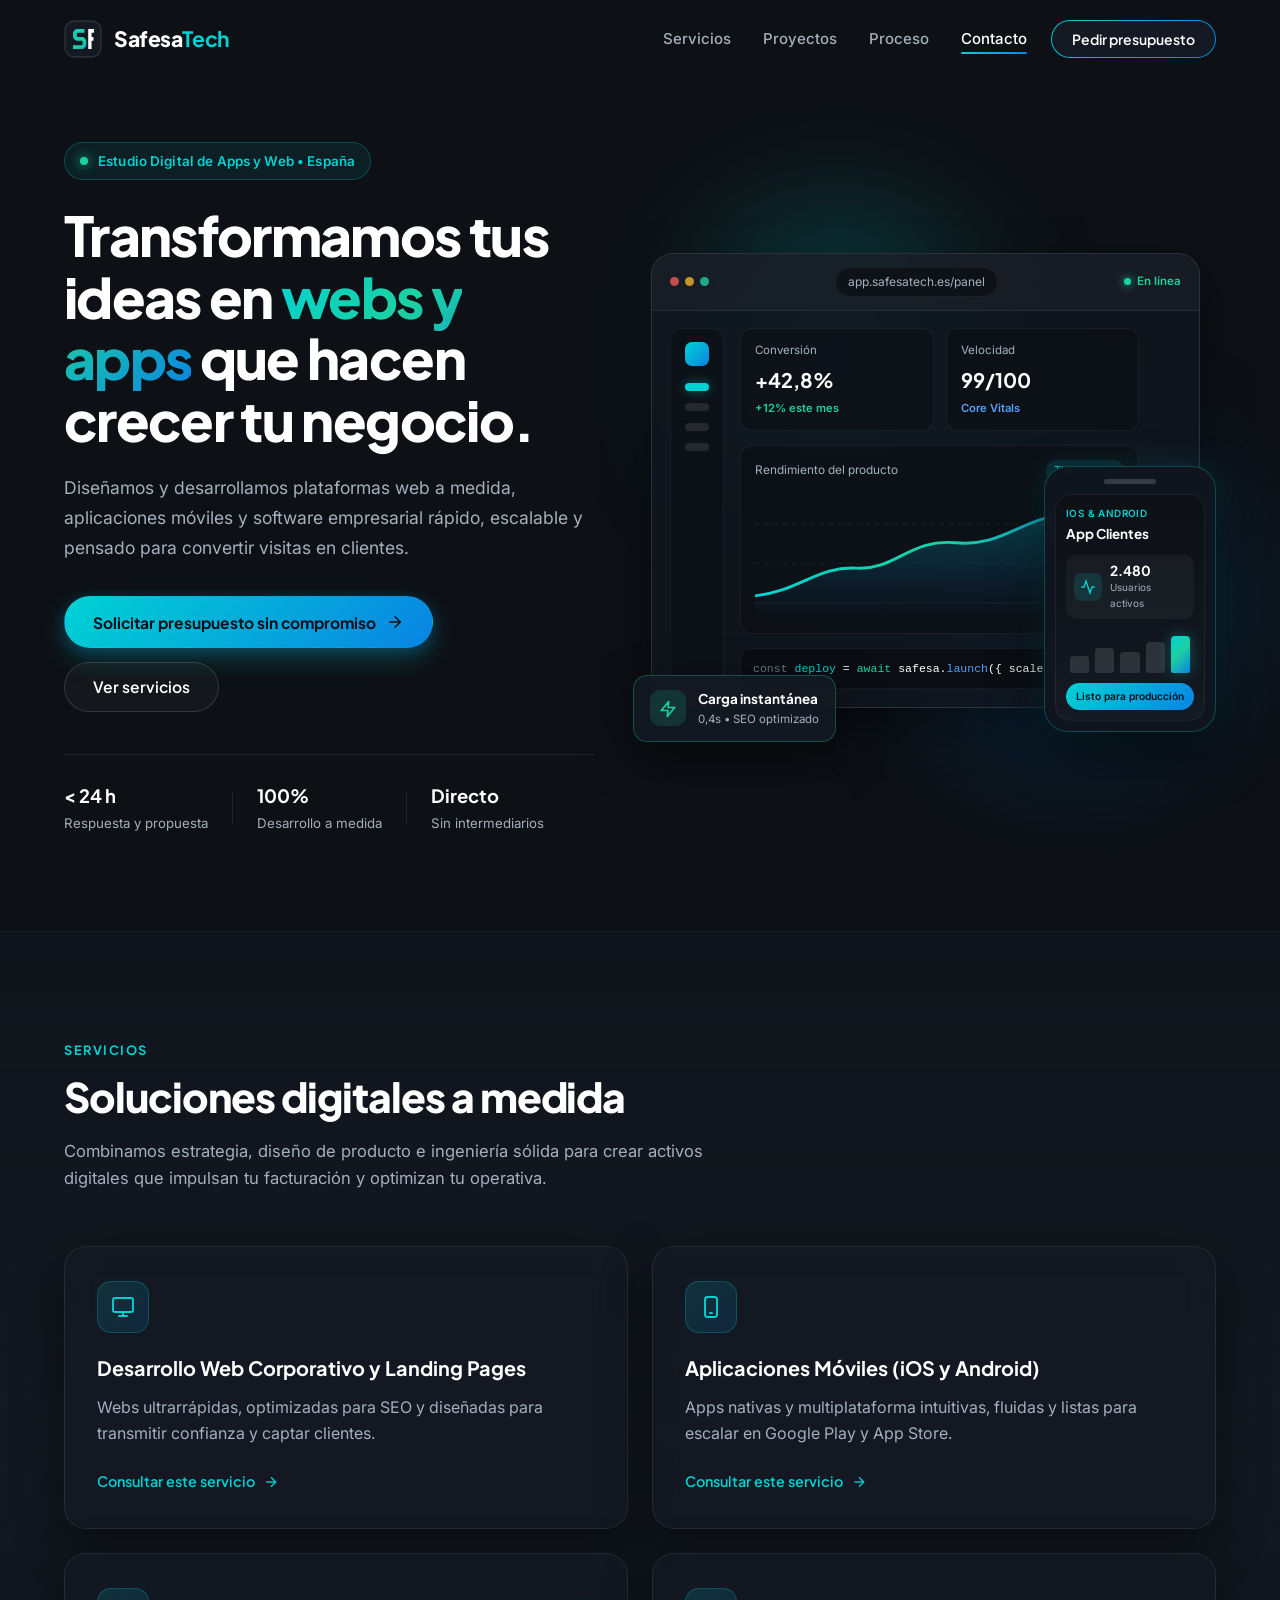
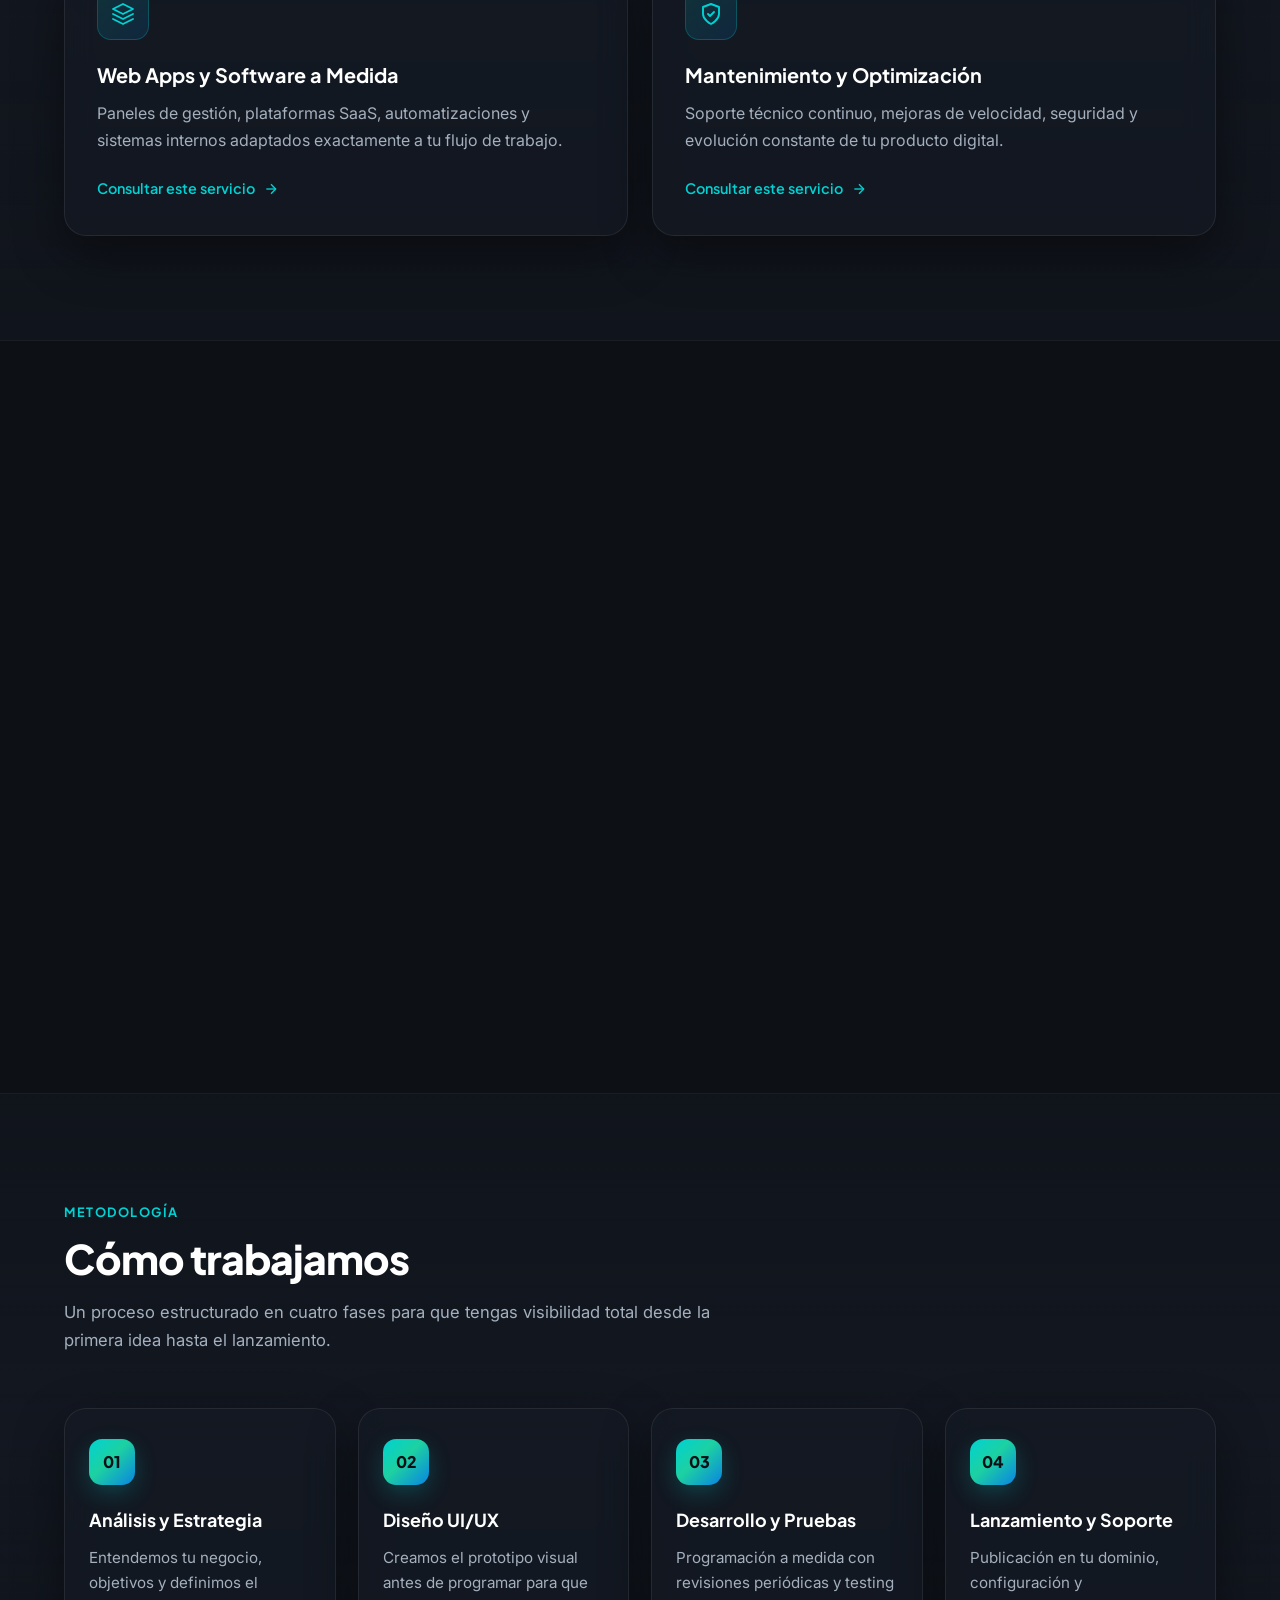
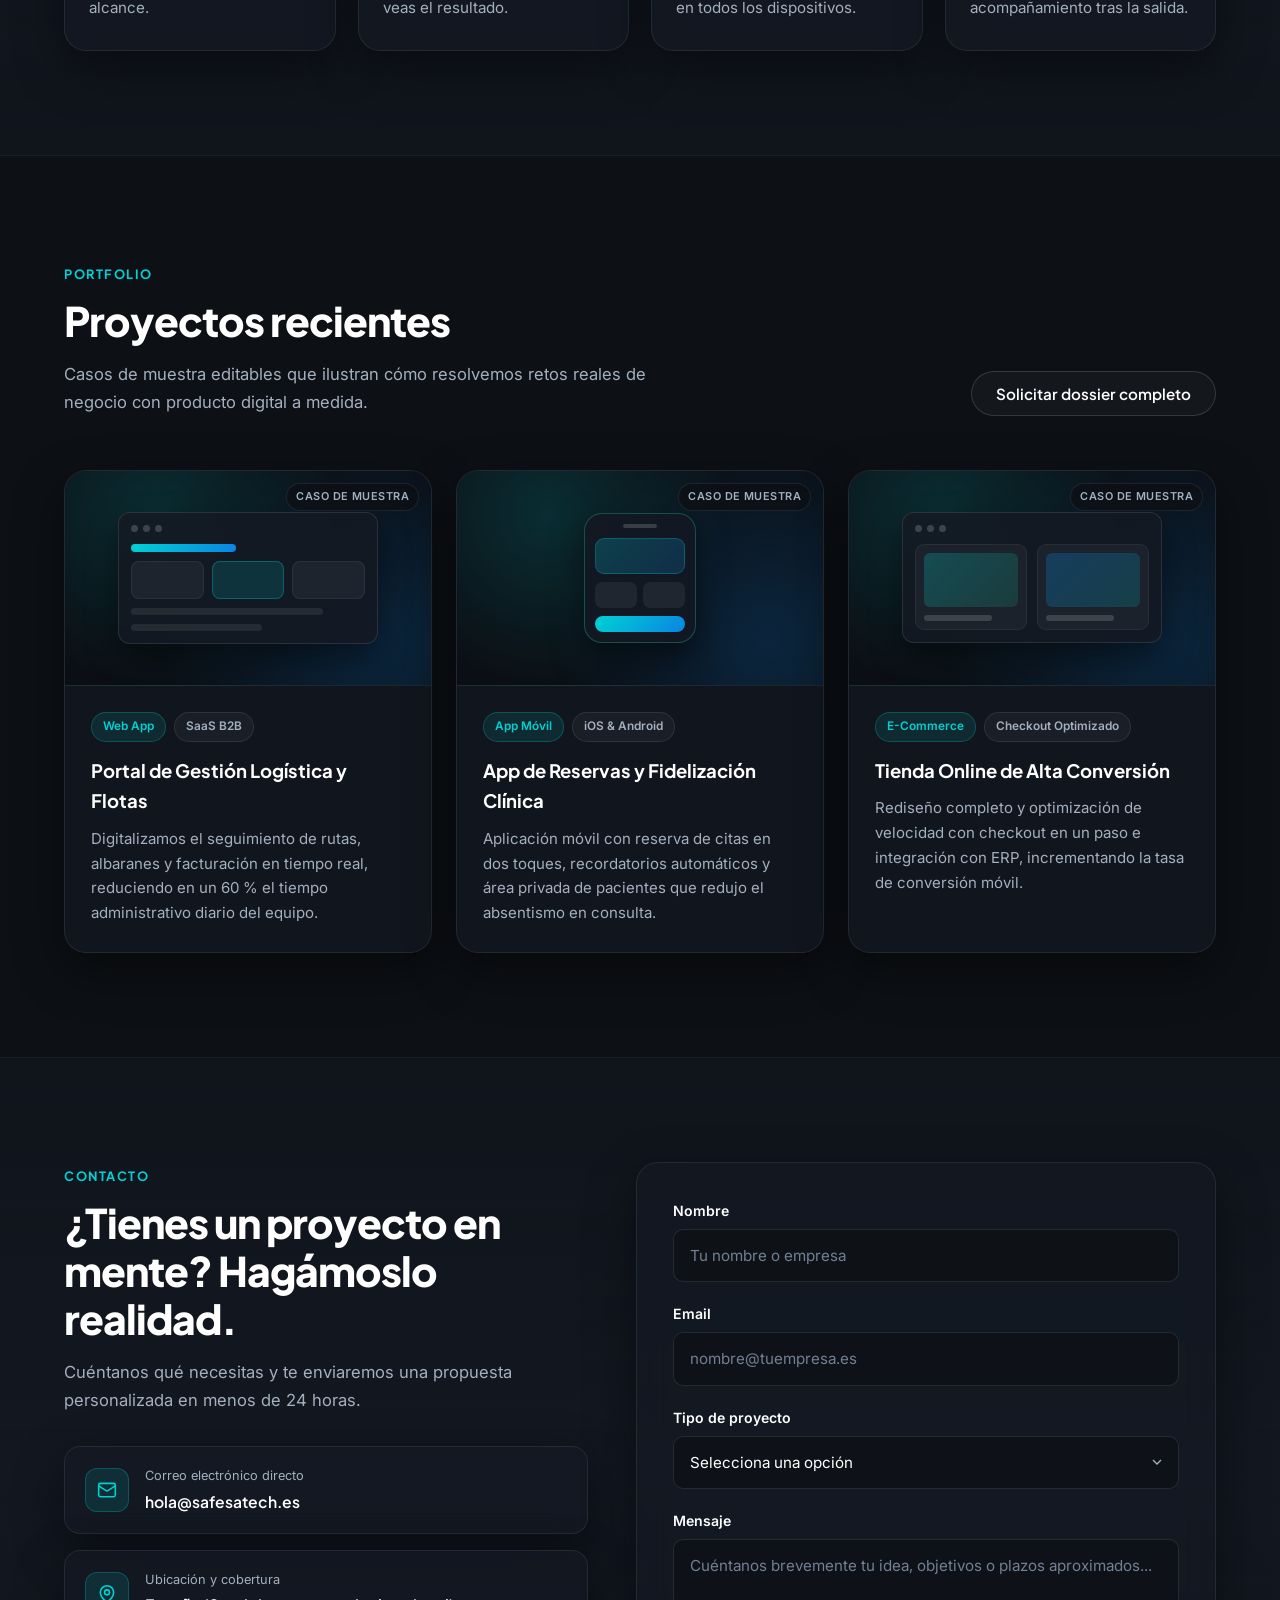
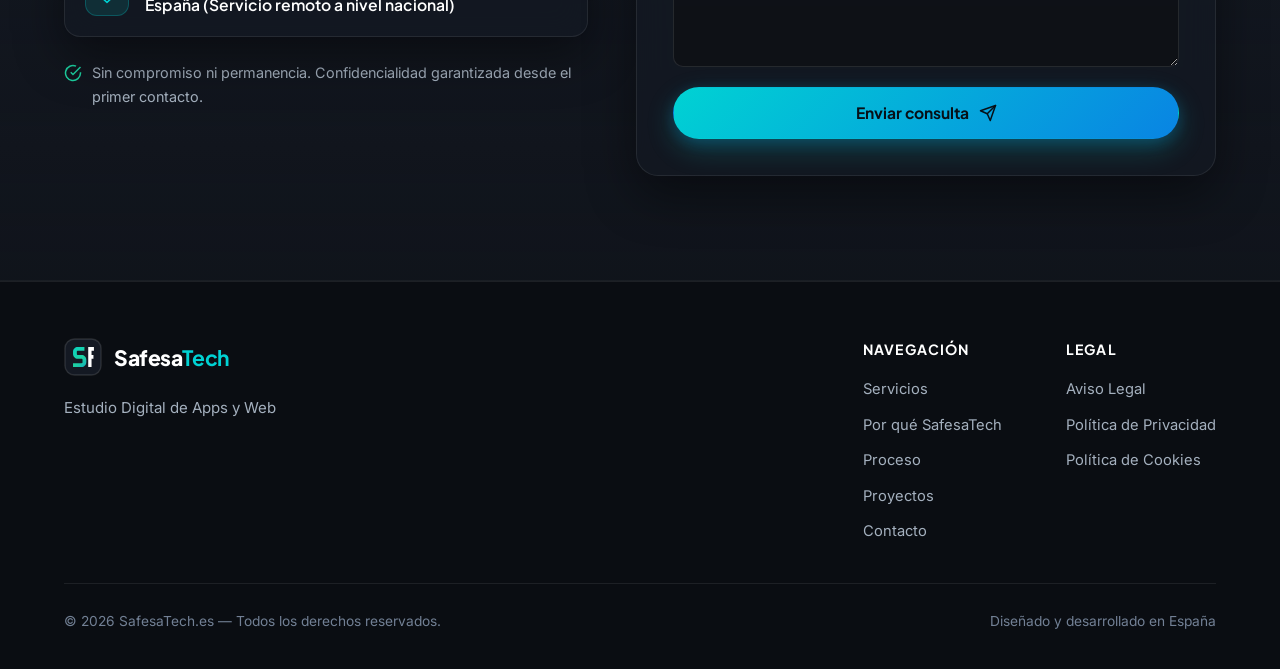
==== index.html @ de2b8e0b "Initial commit: SafesaTech landing page" ====
<!DOCTYPE html>
<html lang="es">
<head>
  <meta charset="UTF-8" />
  <meta name="viewport" content="width=device-width, initial-scale=1.0" />
  <title>SafesaTech — Estudio Digital de Apps y Web | España</title>
  <meta
    name="description"
    content="SafesaTech.es: Estudio digital de desarrollo web, aplicaciones móviles iOS y Android y software a medida en España. Soluciones rápidas, escalables y orientadas a resultados."
  />
  <meta name="theme-color" content="#0D1015" />

  <!-- Tipografía geométrica moderna -->
  <link rel="preconnect" href="https://fonts.googleapis.com" />
  <link rel="preconnect" href="https://fonts.gstatic.com" crossorigin />
  <link
    href="https://fonts.googleapis.com/css2?family=Inter:wght@400;500;600&family=Plus+Jakarta+Sans:wght@600;700;800&display=swap"
    rel="stylesheet"
  />

  <!-- Favicon SVG inline con isotipo SF -->
  <link
    rel="icon"
    type="image/svg+xml"
    href="data:image/svg+xml,%3Csvg xmlns='http://www.w3.org/2000/svg' viewBox='0 0 40 40'%3E%3Cdefs%3E%3ClinearGradient id='g' x1='0' y1='0' x2='1' y2='1'%3E%3Cstop offset='0%25' stop-color='%2300D2D3'/%3E%3Cstop offset='50%25' stop-color='%231DD1A1'/%3E%3Cstop offset='100%25' stop-color='%230984E3'/%3E%3C/linearGradient%3E%3C/defs%3E%3Crect width='40' height='40' rx='10' fill='%23141923'/%3E%3Cpath d='M10 14.5C10 12 12 10 14.5 10H22V14H14.5C14.2 14 14 14.2 14 14.5V16.5C14 16.8 14.2 17 14.5 17H19.5C22 17 24 19 24 21.5V25.5C24 28 22 30 19.5 30H10V26H19.5C19.8 26 20 25.8 20 25.5V21.5C20 21.2 19.8 21 19.5 21H14.5C12 21 10 19 10 16.5V14.5Z' fill='url(%23g)'/%3E%3Cpath d='M25 10H31V14H28V18H30.5V22H28V30H25V10Z' fill='%23FFFFFF'/%3E%3C/svg%3E"
  />

  <link rel="stylesheet" href="styles.css" />
</head>
<body>
  <!-- Fondos ambientales sutiles -->
  <div class="ambient-bg" aria-hidden="true">
    <div class="ambient-glow ambient-glow--tl"></div>
    <div class="ambient-glow ambient-glow--mr"></div>
    <div class="ambient-grid"></div>
  </div>

  <!-- 1. NAVBAR FIJA -->
  <header class="navbar" id="navbar">
    <div class="container navbar__inner">
      <a href="#inicio" class="brand" aria-label="SafesaTech — Inicio">
        <span class="brand__mark" aria-hidden="true">
          <!-- Isotipo SF -->
          <svg viewBox="0 0 40 40" fill="none" xmlns="http://www.w3.org/2000/svg">
            <defs>
              <linearGradient id="sf-grad" x1="4" y1="4" x2="36" y2="36" gradientUnits="userSpaceOnUse">
                <stop offset="0%" stop-color="#00D2D3" />
                <stop offset="50%" stop-color="#1DD1A1" />
                <stop offset="100%" stop-color="#0984E3" />
              </linearGradient>
            </defs>
            <rect x="1" y="1" width="38" height="38" rx="10" fill="#141923" stroke="rgba(255,255,255,0.12)" stroke-width="1.5" />
            <!-- S estilizada -->
            <path
              d="M9.5 14.5C9.5 11.7386 11.7386 9.5 14.5 9.5H21.5V13.5H14.5C13.9477 13.5 13.5 13.9477 13.5 14.5V16.8C13.5 17.3523 13.9477 17.8 14.5 17.8H18.5C21.2614 17.8 23.5 20.0386 23.5 22.8V25.5C23.5 28.2614 21.2614 30.5 18.5 30.5H9.5V26.5H18.5C19.0523 26.5 19.5 26.0523 19.5 25.5V22.8C19.5 22.2477 19.0523 21.8 18.5 21.8H14.5C11.7386 21.8 9.5 19.5614 9.5 16.8V14.5Z"
              fill="url(#sf-grad)"
            />
            <!-- F geométrica -->
            <path
              d="M25.5 9.5H31.5V13.5H29V18H31V21.8H29V30.5H25.5V9.5Z"
              fill="#FFFFFF"
            />
          </svg>
        </span>
        <span class="brand__text">
          <span class="brand__name">Safesa</span><span class="brand__accent">Tech</span>
        </span>
      </a>

      <nav class="nav" id="primary-nav" aria-label="Navegación principal">
        <ul class="nav__list">
          <li><a href="#servicios" class="nav__link">Servicios</a></li>
          <li><a href="#proyectos" class="nav__link">Proyectos</a></li>
          <li><a href="#proceso" class="nav__link">Proceso</a></li>
          <li><a href="#contacto" class="nav__link">Contacto</a></li>
        </ul>
      </nav>

      <div class="navbar__actions">
        <a href="#contacto" class="btn btn--gradient-border btn--sm navbar__cta">
          <span>Pedir presupuesto</span>
        </a>
        <button
          type="button"
          class="nav-toggle"
          id="nav-toggle"
          aria-expanded="false"
          aria-controls="mobile-menu"
          aria-label="Abrir menú de navegación"
        >
          <span></span>
          <span></span>
          <span></span>
        </button>
      </div>
    </div>

    <!-- Menú móvil -->
    <div class="mobile-menu" id="mobile-menu" hidden>
      <div class="container mobile-menu__inner">
        <a href="#servicios" class="mobile-menu__link">Servicios</a>
        <a href="#proyectos" class="mobile-menu__link">Proyectos</a>
        <a href="#proceso" class="mobile-menu__link">Proceso</a>
        <a href="#contacto" class="mobile-menu__link">Contacto</a>
        <a href="#contacto" class="btn btn--primary mobile-menu__cta">Pedir presupuesto</a>
      </div>
    </div>
  </header>

  <main id="inicio">
    <!-- 2. HERO SECTION -->
    <section class="hero section">
      <div class="container hero__grid">
        <div class="hero__content" data-reveal>
          <div class="badge">
            <span class="badge__dot" aria-hidden="true"></span>
            <span>Estudio Digital de Apps y Web • España</span>
          </div>

          <h1 class="hero__title">
            Transformamos tus ideas en
            <span class="text-gradient">webs y apps</span> que hacen crecer tu negocio.
          </h1>

          <p class="hero__subtitle">
            Diseñamos y desarrollamos plataformas web a medida, aplicaciones móviles y software empresarial rápido, escalable y pensado para convertir visitas en clientes.
          </p>

          <div class="hero__actions">
            <a href="#contacto" class="btn btn--primary btn--lg">
              <span>Solicitar presupuesto sin compromiso</span>
              <svg width="18" height="18" viewBox="0 0 24 24" fill="none" stroke="currentColor" stroke-width="2" stroke-linecap="round" stroke-linejoin="round" aria-hidden="true">
                <path d="M5 12h14" />
                <path d="m12 5 7 7-7 7" />
              </svg>
            </a>
            <a href="#servicios" class="btn btn--ghost btn--lg">
              <span>Ver servicios</span>
            </a>
          </div>

          <div class="hero__trust">
            <div class="trust-item">
              <span class="trust-item__value">&lt; 24 h</span>
              <span class="trust-item__label">Respuesta y propuesta</span>
            </div>
            <div class="trust-divider" aria-hidden="true"></div>
            <div class="trust-item">
              <span class="trust-item__value">100%</span>
              <span class="trust-item__label">Desarrollo a medida</span>
            </div>
            <div class="trust-divider" aria-hidden="true"></div>
            <div class="trust-item">
              <span class="trust-item__value">Directo</span>
              <span class="trust-item__label">Sin intermediarios</span>
            </div>
          </div>
        </div>

        <!-- Elemento visual derecha: Composición moderna web + móvil en modo oscuro -->
        <div class="hero__visual" data-reveal data-reveal-delay="120" aria-hidden="true">
          <div class="hero-stage">
            <div class="hero-stage__glow hero-stage__glow--cyan"></div>
            <div class="hero-stage__glow hero-stage__glow--blue"></div>

            <!-- Ventana Web App / SaaS -->
            <div class="mockup-browser glass-card">
              <div class="mockup-browser__bar">
                <div class="mockup-dots">
                  <span></span><span></span><span></span>
                </div>
                <div class="mockup-url">app.safesatech.es/panel</div>
                <div class="mockup-status">
                  <span class="status-pulse"></span>
                  <span>En línea</span>
                </div>
              </div>

              <div class="mockup-browser__body">
                <div class="mockup-sidebar">
                  <div class="mockup-sidebar__logo"></div>
                  <div class="mockup-sidebar__item is-active"></div>
                  <div class="mockup-sidebar__item"></div>
                  <div class="mockup-sidebar__item"></div>
                  <div class="mockup-sidebar__item"></div>
                </div>

                <div class="mockup-main">
                  <div class="mockup-kpis">
                    <div class="mockup-kpi">
                      <span class="mockup-kpi__label">Conversión</span>
                      <strong class="mockup-kpi__val">+42,8%</strong>
                      <span class="mockup-kpi__tag">+12% este mes</span>
                    </div>
                    <div class="mockup-kpi">
                      <span class="mockup-kpi__label">Velocidad</span>
                      <strong class="mockup-kpi__val">99/100</strong>
                      <span class="mockup-kpi__tag mockup-kpi__tag--blue">Core Vitals</span>
                    </div>
                  </div>

                  <!-- Gráfico SVG estilizado -->
                  <div class="mockup-chart">
                    <div class="mockup-chart__header">
                      <span>Rendimiento del producto</span>
                      <span class="mockup-chart__pill">Tiempo real</span>
                    </div>
                    <svg viewBox="0 0 320 110" class="chart-svg" fill="none">
                      <defs>
                        <linearGradient id="chart-fill" x1="0" y1="0" x2="0" y2="110" gradientUnits="userSpaceOnUse">
                          <stop offset="0%" stop-color="#00D2D3" stop-opacity="0.32" />
                          <stop offset="100%" stop-color="#0984E3" stop-opacity="0" />
                        </linearGradient>
                        <linearGradient id="chart-stroke" x1="0" y1="0" x2="320" y2="0" gradientUnits="userSpaceOnUse">
                          <stop offset="0%" stop-color="#00D2D3" />
                          <stop offset="50%" stop-color="#1DD1A1" />
                          <stop offset="100%" stop-color="#0984E3" />
                        </linearGradient>
                      </defs>
                      <line x1="0" y1="28" x2="320" y2="28" stroke="rgba(255,255,255,0.06)" stroke-dasharray="4 4" />
                      <line x1="0" y1="62" x2="320" y2="62" stroke="rgba(255,255,255,0.06)" stroke-dasharray="4 4" />
                      <line x1="0" y1="96" x2="320" y2="96" stroke="rgba(255,255,255,0.06)" />
                      <path
                        d="M0 90 C38 86, 54 64, 88 66 C122 68, 134 40, 174 44 C214 48, 232 22, 268 20 C292 18, 306 12, 320 10 L320 110 L0 110 Z"
                        fill="url(#chart-fill)"
                      />
                      <path
                        d="M0 90 C38 86, 54 64, 88 66 C122 68, 134 40, 174 44 C214 48, 232 22, 268 20 C292 18, 306 12, 320 10"
                        stroke="url(#chart-stroke)"
                        stroke-width="2.5"
                        stroke-linecap="round"
                      />
                      <circle cx="268" cy="20" r="4.5" fill="#1DD1A1" stroke="#0D1015" stroke-width="2" />
                    </svg>
                  </div>

                  <!-- Snippet de código limpio -->
                  <div class="mockup-code">
                    <code><span class="c-muted">const</span> <span class="c-cyan">deploy</span> = <span class="c-green">await</span> safesa.<span class="c-blue">launch</span>({ scale: <span class="c-white">'auto'</span> });</code>
                  </div>
                </div>
              </div>
            </div>

            <!-- Mockup Móvil superpuesto -->
            <div class="mockup-phone glass-card">
              <div class="mockup-phone__notch"></div>
              <div class="mockup-phone__screen">
                <div class="phone-header">
                  <span class="phone-badge">iOS &amp; Android</span>
                  <span class="phone-title">App Clientes</span>
                </div>
                <div class="phone-card">
                  <div class="phone-card__icon">
                    <svg width="16" height="16" viewBox="0 0 24 24" fill="none" stroke="#00D2D3" stroke-width="2">
                      <polyline points="22 12 18 12 15 21 9 3 6 12 2 12" />
                    </svg>
                  </div>
                  <div>
                    <div class="phone-card__num">2.480</div>
                    <div class="phone-card__sub">Usuarios activos</div>
                  </div>
                </div>
                <div class="phone-bars">
                  <span style="height: 45%"></span>
                  <span style="height: 68%"></span>
                  <span style="height: 55%"></span>
                  <span style="height: 82%"></span>
                  <span class="is-peak" style="height: 98%"></span>
                </div>
                <div class="phone-pill">Listo para producción</div>
              </div>
            </div>

            <!-- Tarjeta flotante de rendimiento -->
            <div class="mockup-float glass-card">
              <div class="mockup-float__icon">
                <svg width="18" height="18" viewBox="0 0 24 24" fill="none" stroke="currentColor" stroke-width="2.2" stroke-linecap="round" stroke-linejoin="round">
                  <path d="M13 2 3 14h9l-1 8 10-12h-9l1-8z" />
                </svg>
              </div>
              <div>
                <div class="mockup-float__title">Carga instantánea</div>
                <div class="mockup-float__sub">0,4s • SEO optimizado</div>
              </div>
            </div>
          </div>
        </div>
      </div>
    </section>

    <!-- 3. SECCIÓN DE SERVICIOS -->
    <section class="section section--alt" id="servicios">
      <div class="container">
        <div class="section-header" data-reveal>
          <span class="section-eyebrow">Servicios</span>
          <h2 class="section-title">Soluciones digitales a medida</h2>
          <p class="section-desc">
            Combinamos estrategia, diseño de producto e ingeniería sólida para crear activos digitales que impulsan tu facturación y optimizan tu operativa.
          </p>
        </div>

        <div class="services-grid">
          <!-- Tarjeta 1 -->
          <article class="service-card glass-card" data-reveal>
            <div class="service-card__icon">
              <svg width="24" height="24" viewBox="0 0 24 24" fill="none" stroke="currentColor" stroke-width="1.9" stroke-linecap="round" stroke-linejoin="round" aria-hidden="true">
                <rect x="2" y="3" width="20" height="14" rx="2" />
                <line x1="8" y1="21" x2="16" y2="21" />
                <line x1="12" y1="17" x2="12" y2="21" />
              </svg>
            </div>
            <h3 class="service-card__title">Desarrollo Web Corporativo y Landing Pages</h3>
            <p class="service-card__desc">
              Webs ultrarrápidas, optimizadas para SEO y diseñadas para transmitir confianza y captar clientes.
            </p>
            <a href="#contacto" class="service-card__link" data-service-select="Página Web">
              <span>Consultar este servicio</span>
              <svg width="16" height="16" viewBox="0 0 24 24" fill="none" stroke="currentColor" stroke-width="2" aria-hidden="true">
                <path d="M5 12h14" />
                <path d="m12 5 7 7-7 7" />
              </svg>
            </a>
          </article>

          <!-- Tarjeta 2 -->
          <article class="service-card glass-card" data-reveal data-reveal-delay="80">
            <div class="service-card__icon">
              <svg width="24" height="24" viewBox="0 0 24 24" fill="none" stroke="currentColor" stroke-width="1.9" stroke-linecap="round" stroke-linejoin="round" aria-hidden="true">
                <rect x="6" y="2" width="12" height="20" rx="2.5" />
                <line x1="11" y1="18" x2="13" y2="18" />
              </svg>
            </div>
            <h3 class="service-card__title">Aplicaciones Móviles (iOS y Android)</h3>
            <p class="service-card__desc">
              Apps nativas y multiplataforma intuitivas, fluidas y listas para escalar en Google Play y App Store.
            </p>
            <a href="#contacto" class="service-card__link" data-service-select="App Móvil">
              <span>Consultar este servicio</span>
              <svg width="16" height="16" viewBox="0 0 24 24" fill="none" stroke="currentColor" stroke-width="2" aria-hidden="true">
                <path d="M5 12h14" />
                <path d="m12 5 7 7-7 7" />
              </svg>
            </a>
          </article>

          <!-- Tarjeta 3 -->
          <article class="service-card glass-card" data-reveal data-reveal-delay="160">
            <div class="service-card__icon">
              <svg width="24" height="24" viewBox="0 0 24 24" fill="none" stroke="currentColor" stroke-width="1.9" stroke-linecap="round" stroke-linejoin="round" aria-hidden="true">
                <path d="M12 2 2 7l10 5 10-5-10-5Z" />
                <path d="m2 17 10 5 10-5" />
                <path d="m2 12 10 5 10-5" />
              </svg>
            </div>
            <h3 class="service-card__title">Web Apps y Software a Medida</h3>
            <p class="service-card__desc">
              Paneles de gestión, plataformas SaaS, automatizaciones y sistemas internos adaptados exactamente a tu flujo de trabajo.
            </p>
            <a href="#contacto" class="service-card__link" data-service-select="Software a medida">
              <span>Consultar este servicio</span>
              <svg width="16" height="16" viewBox="0 0 24 24" fill="none" stroke="currentColor" stroke-width="2" aria-hidden="true">
                <path d="M5 12h14" />
                <path d="m12 5 7 7-7 7" />
              </svg>
            </a>
          </article>

          <!-- Tarjeta 4 -->
          <article class="service-card glass-card" data-reveal data-reveal-delay="240">
            <div class="service-card__icon">
              <svg width="24" height="24" viewBox="0 0 24 24" fill="none" stroke="currentColor" stroke-width="1.9" stroke-linecap="round" stroke-linejoin="round" aria-hidden="true">
                <path d="M12 22s8-4 8-10V5l-8-3-8 3v7c0 6 8 10 8 10Z" />
                <path d="m9 12 2 2 4-4" />
              </svg>
            </div>
            <h3 class="service-card__title">Mantenimiento y Optimización</h3>
            <p class="service-card__desc">
              Soporte técnico continuo, mejoras de velocidad, seguridad y evolución constante de tu producto digital.
            </p>
            <a href="#contacto" class="service-card__link" data-service-select="Otro">
              <span>Consultar este servicio</span>
              <svg width="16" height="16" viewBox="0 0 24 24" fill="none" stroke="currentColor" stroke-width="2" aria-hidden="true">
                <path d="M5 12h14" />
                <path d="m12 5 7 7-7 7" />
              </svg>
            </a>
          </article>
        </div>
      </div>
    </section>

    <!-- 4. SECCIÓN "¿POR QUÉ SAFESATECH?" -->
    <section class="section" id="ventajas">
      <div class="container why-layout">
        <div class="why-layout__intro" data-reveal>
          <span class="section-eyebrow">Propuesta de valor</span>
          <h2 class="section-title">¿Por qué SafesaTech?</h2>
          <p class="section-desc">
            Olvídate de agencias opacas, presupuestos inflados y plazos interminables. Trabajamos como tu socio tecnológico para entregar software fiable, rentable y fácil de mantener.
          </p>
          <a href="#contacto" class="btn btn--gradient-border why-layout__cta">
            <span>Hablemos de tu proyecto</span>
          </a>
        </div>

        <div class="why-grid">
          <div class="why-card glass-card" data-reveal>
            <div class="why-card__icon">
              <svg width="22" height="22" viewBox="0 0 24 24" fill="none" stroke="currentColor" stroke-width="1.9" stroke-linecap="round" stroke-linejoin="round" aria-hidden="true">
                <path d="M21 15a2 2 0 0 1-2 2H7l-4 4V5a2 2 0 0 1 2-2h14a2 2 0 0 1 2 2z" />
              </svg>
            </div>
            <div>
              <h3 class="why-card__title">Trato directo, sin intermediarios</h3>
              <p class="why-card__desc">Hablas directamente con quien desarrolla tu proyecto.</p>
            </div>
          </div>

          <div class="why-card glass-card" data-reveal data-reveal-delay="80">
            <div class="why-card__icon">
              <svg width="22" height="22" viewBox="0 0 24 24" fill="none" stroke="currentColor" stroke-width="1.9" stroke-linecap="round" stroke-linejoin="round" aria-hidden="true">
                <polyline points="16 18 22 12 16 6" />
                <polyline points="8 6 2 12 8 18" />
              </svg>
            </div>
            <div>
              <h3 class="why-card__title">Código limpio y escalable</h3>
              <p class="why-card__desc">Tecnología moderna preparada para crecer sin problemas técnicos.</p>
            </div>
          </div>

          <div class="why-card glass-card" data-reveal data-reveal-delay="160">
            <div class="why-card__icon">
              <svg width="22" height="22" viewBox="0 0 24 24" fill="none" stroke="currentColor" stroke-width="1.9" stroke-linecap="round" stroke-linejoin="round" aria-hidden="true">
                <circle cx="12" cy="12" r="10" />
                <circle cx="12" cy="12" r="6" />
                <circle cx="12" cy="12" r="2" />
              </svg>
            </div>
            <div>
              <h3 class="why-card__title">Diseño enfocado a conversión</h3>
              <p class="why-card__desc">No solo hacemos que sea bonito, hacemos que sea fácil de usar y venda.</p>
            </div>
          </div>

          <div class="why-card glass-card" data-reveal data-reveal-delay="240">
            <div class="why-card__icon">
              <svg width="22" height="22" viewBox="0 0 24 24" fill="none" stroke="currentColor" stroke-width="1.9" stroke-linecap="round" stroke-linejoin="round" aria-hidden="true">
                <circle cx="12" cy="12" r="10" />
                <polyline points="12 6 12 12 16 14" />
              </svg>
            </div>
            <div>
              <h3 class="why-card__title">Plazos claros y entregas ágiles</h3>
              <p class="why-card__desc">Avances reales semana a semana con total transparencia.</p>
            </div>
          </div>
        </div>
      </div>
    </section>

    <!-- 5. SECCIÓN DE PROCESO DE TRABAJO -->
    <section class="section section--alt" id="proceso">
      <div class="container">
        <div class="section-header" data-reveal>
          <span class="section-eyebrow">Metodología</span>
          <h2 class="section-title">Cómo trabajamos</h2>
          <p class="section-desc">
            Un proceso estructurado en cuatro fases para que tengas visibilidad total desde la primera idea hasta el lanzamiento.
          </p>
        </div>

        <div class="process-grid">
          <div class="process-step glass-card" data-reveal>
            <div class="process-step__num">01</div>
            <h3 class="process-step__title">Análisis y Estrategia</h3>
            <p class="process-step__desc">
              Entendemos tu negocio, objetivos y definimos el alcance.
            </p>
          </div>

          <div class="process-step glass-card" data-reveal data-reveal-delay="80">
            <div class="process-step__num">02</div>
            <h3 class="process-step__title">Diseño UI/UX</h3>
            <p class="process-step__desc">
              Creamos el prototipo visual antes de programar para que veas el resultado.
            </p>
          </div>

          <div class="process-step glass-card" data-reveal data-reveal-delay="160">
            <div class="process-step__num">03</div>
            <h3 class="process-step__title">Desarrollo y Pruebas</h3>
            <p class="process-step__desc">
              Programación a medida con revisiones periódicas y testing en todos los dispositivos.
            </p>
          </div>

          <div class="process-step glass-card" data-reveal data-reveal-delay="240">
            <div class="process-step__num">04</div>
            <h3 class="process-step__title">Lanzamiento y Soporte</h3>
            <p class="process-step__desc">
              Publicación en tu dominio, configuración y acompañamiento tras la salida.
            </p>
          </div>
        </div>
      </div>
    </section>

    <!-- 6. SECCIÓN DE PROYECTOS / PORTFOLIO (PLACEHOLDER EDITABLE) -->
    <section class="section" id="proyectos">
      <div class="container">
        <div class="section-header section-header--split" data-reveal>
          <div>
            <span class="section-eyebrow">Portfolio</span>
            <h2 class="section-title">Proyectos recientes</h2>
            <p class="section-desc">
              Casos de muestra editables que ilustran cómo resolvemos retos reales de negocio con producto digital a medida.
            </p>
          </div>
          <a href="#contacto" class="btn btn--ghost">Solicitar dossier completo</a>
        </div>

        <div class="projects-grid">
          <!-- Proyecto 1: Web App -->
          <article class="project-card glass-card" data-reveal>
            <!-- Imagen placeholder oscura editable (sustituir el bloque visual por <img> cuando se tengan capturas reales) -->
            <div class="project-card__media project-media--webapp" aria-hidden="true">
              <div class="project-media__ui">
                <div class="ui-bar">
                  <span></span><span></span><span></span>
                </div>
                <div class="ui-rows">
                  <div class="ui-pill ui-pill--cyan"></div>
                  <div class="ui-grid-mini">
                    <div class="ui-box"></div>
                    <div class="ui-box ui-box--accent"></div>
                    <div class="ui-box"></div>
                  </div>
                  <div class="ui-line"></div>
                  <div class="ui-line ui-line--short"></div>
                </div>
              </div>
              <span class="project-media__placeholder-tag">Caso de muestra</span>
            </div>
            <div class="project-card__body">
              <div class="project-tags">
                <span class="tag">Web App</span>
                <span class="tag tag--secondary">SaaS B2B</span>
              </div>
              <h3 class="project-card__title">Portal de Gestión Logística y Flotas</h3>
              <p class="project-card__desc">
                Digitalizamos el seguimiento de rutas, albaranes y facturación en tiempo real, reduciendo en un 60 % el tiempo administrativo diario del equipo.
              </p>
            </div>
          </article>

          <!-- Proyecto 2: App Móvil -->
          <article class="project-card glass-card" data-reveal data-reveal-delay="100">
            <div class="project-card__media project-media--mobile" aria-hidden="true">
              <div class="project-media__phone">
                <div class="mini-notch"></div>
                <div class="mini-card-top"></div>
                <div class="mini-card-row">
                  <span></span><span></span>
                </div>
                <div class="mini-card-btn"></div>
              </div>
              <span class="project-media__placeholder-tag">Caso de muestra</span>
            </div>
            <div class="project-card__body">
              <div class="project-tags">
                <span class="tag">App Móvil</span>
                <span class="tag tag--secondary">iOS &amp; Android</span>
              </div>
              <h3 class="project-card__title">App de Reservas y Fidelización Clínica</h3>
              <p class="project-card__desc">
                Aplicación móvil con reserva de citas en dos toques, recordatorios automáticos y área privada de pacientes que redujo el absentismo en consulta.
              </p>
            </div>
          </article>

          <!-- Proyecto 3: E-Commerce -->
          <article class="project-card glass-card" data-reveal data-reveal-delay="200">
            <div class="project-card__media project-media--ecommerce" aria-hidden="true">
              <div class="project-media__ui">
                <div class="ui-bar">
                  <span></span><span></span><span></span>
                </div>
                <div class="ui-shop-grid">
                  <div class="ui-shop-card">
                    <div class="ui-shop-img"></div>
                    <div class="ui-shop-line"></div>
                  </div>
                  <div class="ui-shop-card">
                    <div class="ui-shop-img ui-shop-img--alt"></div>
                    <div class="ui-shop-line"></div>
                  </div>
                </div>
              </div>
              <span class="project-media__placeholder-tag">Caso de muestra</span>
            </div>
            <div class="project-card__body">
              <div class="project-tags">
                <span class="tag">E-Commerce</span>
                <span class="tag tag--secondary">Checkout Optimizado</span>
              </div>
              <h3 class="project-card__title">Tienda Online de Alta Conversión</h3>
              <p class="project-card__desc">
                Rediseño completo y optimización de velocidad con checkout en un paso e integración con ERP, incrementando la tasa de conversión móvil.
              </p>
            </div>
          </article>
        </div>
      </div>
    </section>

    <!-- 7. SECCIÓN DE CONTACTO / CTA FINAL -->
    <section class="section section--alt" id="contacto">
      <div class="container contact-layout">
        <div class="contact-info" data-reveal>
          <span class="section-eyebrow">Contacto</span>
          <h2 class="section-title">¿Tienes un proyecto en mente? Hagámoslo realidad.</h2>
          <p class="section-desc">
            Cuéntanos qué necesitas y te enviaremos una propuesta personalizada en menos de 24 horas.
          </p>

          <div class="contact-details">
            <a href="mailto:hola@safesatech.es" class="contact-detail glass-card">
              <div class="contact-detail__icon" aria-hidden="true">
                <svg width="20" height="20" viewBox="0 0 24 24" fill="none" stroke="currentColor" stroke-width="1.9" stroke-linecap="round" stroke-linejoin="round">
                  <rect width="20" height="16" x="2" y="4" rx="2" />
                  <path d="m22 7-8.97 5.7a1.94 1.94 0 0 1-2.06 0L2 7" />
                </svg>
              </div>
              <div>
                <span class="contact-detail__label">Correo electrónico directo</span>
                <strong class="contact-detail__value">hola@safesatech.es</strong>
              </div>
            </a>

            <div class="contact-detail glass-card">
              <div class="contact-detail__icon" aria-hidden="true">
                <svg width="20" height="20" viewBox="0 0 24 24" fill="none" stroke="currentColor" stroke-width="1.9" stroke-linecap="round" stroke-linejoin="round">
                  <path d="M20 10c0 6-8 12-8 12s-8-6-8-12a8 8 0 0 1 16 0Z" />
                  <circle cx="12" cy="10" r="3" />
                </svg>
              </div>
              <div>
                <span class="contact-detail__label">Ubicación y cobertura</span>
                <strong class="contact-detail__value">España (Servicio remoto a nivel nacional)</strong>
              </div>
            </div>
          </div>

          <div class="contact-guarantee">
            <svg width="18" height="18" viewBox="0 0 24 24" fill="none" stroke="currentColor" stroke-width="2" aria-hidden="true">
              <path d="M22 11.08V12a10 10 0 1 1-5.93-9.14" />
              <polyline points="22 4 12 14.01 9 11.01" />
            </svg>
            <span>Sin compromiso ni permanencia. Confidencialidad garantizada desde el primer contacto.</span>
          </div>
        </div>

        <!-- Formulario limpio -->
        <div class="contact-form-wrap glass-card" data-reveal data-reveal-delay="100">
          <form class="contact-form" id="contact-form" novalidate>
            <div class="form-group">
              <label for="nombre" class="form-label">Nombre</label>
              <input
                type="text"
                id="nombre"
                name="nombre"
                class="form-control"
                placeholder="Tu nombre o empresa"
                autocomplete="name"
                required
              />
              <span class="form-error" id="error-nombre" aria-live="polite"></span>
            </div>

            <div class="form-group">
              <label for="email" class="form-label">Email</label>
              <input
                type="email"
                id="email"
                name="email"
                class="form-control"
                placeholder="nombre@tuempresa.es"
                autocomplete="email"
                required
              />
              <span class="form-error" id="error-email" aria-live="polite"></span>
            </div>

            <div class="form-group">
              <label for="tipo-proyecto" class="form-label">Tipo de proyecto</label>
              <div class="select-wrapper">
                <select id="tipo-proyecto" name="tipoProyecto" class="form-control" required>
                  <option value="" disabled selected>Selecciona una opción</option>
                  <option value="Página Web">Página Web</option>
                  <option value="App Móvil">App Móvil</option>
                  <option value="Software a medida">Software a medida</option>
                  <option value="Otro">Otro</option>
                </select>
                <svg class="select-chevron" width="16" height="16" viewBox="0 0 24 24" fill="none" stroke="currentColor" stroke-width="2" aria-hidden="true">
                  <path d="m6 9 6 6 6-6" />
                </svg>
              </div>
              <span class="form-error" id="error-tipo" aria-live="polite"></span>
            </div>

            <div class="form-group">
              <label for="mensaje" class="form-label">Mensaje</label>
              <textarea
                id="mensaje"
                name="mensaje"
                rows="4"
                class="form-control"
                placeholder="Cuéntanos brevemente tu idea, objetivos o plazos aproximados..."
                required
              ></textarea>
              <span class="form-error" id="error-mensaje" aria-live="polite"></span>
            </div>

            <button type="submit" class="btn btn--primary btn--lg btn--full" id="submit-btn">
              <span>Enviar consulta</span>
              <svg width="18" height="18" viewBox="0 0 24 24" fill="none" stroke="currentColor" stroke-width="2" stroke-linecap="round" stroke-linejoin="round" aria-hidden="true">
                <path d="m22 2-7 20-4-9-9-4Z" />
                <path d="M22 2 11 13" />
              </svg>
            </button>

            <div class="form-feedback" id="form-feedback" role="status" aria-live="polite" hidden></div>
          </form>
        </div>
      </div>
    </section>
  </main>

  <!-- 8. FOOTER -->
  <footer class="footer">
    <div class="container">
      <div class="footer__top">
        <div class="footer__brand">
          <a href="#inicio" class="brand" aria-label="SafesaTech — Volver arriba">
            <span class="brand__mark" aria-hidden="true">
              <svg viewBox="0 0 40 40" fill="none" xmlns="http://www.w3.org/2000/svg">
                <rect x="1" y="1" width="38" height="38" rx="10" fill="#141923" stroke="rgba(255,255,255,0.12)" stroke-width="1.5" />
                <path
                  d="M9.5 14.5C9.5 11.7386 11.7386 9.5 14.5 9.5H21.5V13.5H14.5C13.9477 13.5 13.5 13.9477 13.5 14.5V16.8C13.5 17.3523 13.9477 17.8 14.5 17.8H18.5C21.2614 17.8 23.5 20.0386 23.5 22.8V25.5C23.5 28.2614 21.2614 30.5 18.5 30.5H9.5V26.5H18.5C19.0523 26.5 19.5 26.0523 19.5 25.5V22.8C19.5 22.2477 19.0523 21.8 18.5 21.8H14.5C11.7386 21.8 9.5 19.5614 9.5 16.8V14.5Z"
                  fill="url(#sf-grad)"
                />
                <path d="M25.5 9.5H31.5V13.5H29V18H31V21.8H29V30.5H25.5V9.5Z" fill="#FFFFFF" />
              </svg>
            </span>
            <span class="brand__text">
              <span class="brand__name">Safesa</span><span class="brand__accent">Tech</span>
            </span>
          </a>
          <p class="footer__tagline">Estudio Digital de Apps y Web</p>
        </div>

        <div class="footer__links-group">
          <div class="footer__col">
            <h4 class="footer__heading">Navegación</h4>
            <ul class="footer__list">
              <li><a href="#servicios">Servicios</a></li>
              <li><a href="#ventajas">Por qué SafesaTech</a></li>
              <li><a href="#proceso">Proceso</a></li>
              <li><a href="#proyectos">Proyectos</a></li>
              <li><a href="#contacto">Contacto</a></li>
            </ul>
          </div>

          <div class="footer__col">
            <h4 class="footer__heading">Legal</h4>
            <ul class="footer__list">
              <li><button type="button" class="footer__legal-btn" data-legal="aviso">Aviso Legal</button></li>
              <li><button type="button" class="footer__legal-btn" data-legal="privacidad">Política de Privacidad</button></li>
              <li><button type="button" class="footer__legal-btn" data-legal="cookies">Política de Cookies</button></li>
            </ul>
          </div>
        </div>
      </div>

      <div class="footer__bottom">
        <p class="footer__copy">© 2026 SafesaTech.es — Todos los derechos reservados.</p>
        <p class="footer__location">Diseñado y desarrollado en España</p>
      </div>
    </div>
  </footer>

  <!-- Modal para textos legales placeholder -->
  <div class="modal" id="legal-modal" role="dialog" aria-modal="true" aria-labelledby="legal-modal-title" hidden>
    <div class="modal__backdrop" data-close-modal></div>
    <div class="modal__dialog glass-card">
      <div class="modal__header">
        <h3 id="legal-modal-title" class="modal__title">Información legal</h3>
        <button type="button" class="modal__close" data-close-modal aria-label="Cerrar ventana">
          <svg width="20" height="20" viewBox="0 0 24 24" fill="none" stroke="currentColor" stroke-width="2">
            <path d="M18 6 6 18" />
            <path d="m6 6 12 12" />
          </svg>
        </button>
      </div>
      <div class="modal__body" id="legal-modal-body"></div>
    </div>
  </div>

  <script src="script.js"></script>
</body>
</html>
---- styles.css ----
/* ==========================================================================
   SafesaTech.es — Estilos principales
   Paleta: #0D1015, #141923, #00D2D3, #1DD1A1, #0984E3, #FFFFFF, #A4B0BE
   ========================================================================== */

:root {
  --bg-primary: #0D1015;
  --bg-secondary: #141923;
  --bg-glass: rgba(20, 25, 35, 0.72);
  --bg-glass-strong: rgba(20, 25, 35, 0.88);

  --cyan: #00D2D3;
  --turquoise: #1DD1A1;
  --blue: #0984E3;

  --text-primary: #FFFFFF;
  --text-secondary: #A4B0BE;
  --text-muted: #728095;

  --border-subtle: rgba(255, 255, 255, 0.08);
  --border-hover: rgba(0, 210, 211, 0.38);

  --gradient-brand: linear-gradient(135deg, #00D2D3 0%, #1DD1A1 45%, #0984E3 100%);
  --gradient-cyan-blue: linear-gradient(135deg, #00D2D3 0%, #0984E3 100%);

  --font-display: 'Plus Jakarta Sans', 'Inter', system-ui, -apple-system, sans-serif;
  --font-sans: 'Inter', system-ui, -apple-system, sans-serif;

  --radius-sm: 10px;
  --radius-md: 16px;
  --radius-lg: 22px;
  --radius-pill: 999px;

  --shadow-card: 0 18px 50px rgba(0, 0, 0, 0.45);
  --shadow-glow: 0 0 36px rgba(0, 210, 211, 0.22);

  --container-max: 1200px;
  --nav-height: 78px;
  --transition: 0.28s cubic-bezier(0.22, 1, 0.36, 1);
}

*,
*::before,
*::after {
  box-sizing: border-box;
}

html {
  scroll-behavior: smooth;
  scroll-padding-top: calc(var(--nav-height) + 18px);
  background-color: var(--bg-primary);
}

body {
  margin: 0;
  font-family: var(--font-sans);
  font-size: 16px;
  line-height: 1.65;
  color: var(--text-primary);
  background-color: var(--bg-primary);
  -webkit-font-smoothing: antialiased;
  -moz-osx-font-smoothing: grayscale;
  overflow-x: hidden;
}

img,
svg {
  display: block;
  max-width: 100%;
}

a {
  color: inherit;
  text-decoration: none;
}

button,
input,
select,
textarea {
  font: inherit;
  color: inherit;
}

:focus-visible {
  outline: 2px solid var(--cyan);
  outline-offset: 3px;
}

/* Utilidades */
.container {
  width: 100%;
  max-width: var(--container-max);
  margin-inline: auto;
  padding-inline: 24px;
}

.section {
  position: relative;
  padding-block: 104px;
}

.section--alt {
  background: linear-gradient(180deg, rgba(20, 25, 35, 0.48) 0%, rgba(20, 25, 35, 0.85) 50%, rgba(20, 25, 35, 0.48) 100%);
  border-top: 1px solid rgba(255, 255, 255, 0.04);
  border-bottom: 1px solid rgba(255, 255, 255, 0.04);
}

.text-gradient {
  background: var(--gradient-brand);
  -webkit-background-clip: text;
  background-clip: text;
  color: transparent;
}

.glass-card {
  background: var(--bg-glass);
  border: 1px solid var(--border-subtle);
  backdrop-filter: blur(16px);
  -webkit-backdrop-filter: blur(16px);
  box-shadow: var(--shadow-card);
}

/* Fondos ambientales */
.ambient-bg {
  position: fixed;
  inset: 0;
  pointer-events: none;
  z-index: -1;
  overflow: hidden;
}

.ambient-glow {
  position: absolute;
  border-radius: 50%;
  filter: blur(130px);
  opacity: 0.22;
}

.ambient-glow--tl {
  width: 560px;
  height: 560px;
  top: -180px;
  left: -140px;
  background: radial-gradient(circle, var(--cyan) 0%, transparent 70%);
}

.ambient-glow--mr {
  width: 620px;
  height: 620px;
  top: 28%;
  right: -220px;
  background: radial-gradient(circle, var(--blue) 0%, transparent 72%);
}

.ambient-grid {
  position: absolute;
  inset: 0;
  background-image:
    linear-gradient(rgba(255, 255, 255, 0.025) 1px, transparent 1px),
    linear-gradient(90deg, rgba(255, 255, 255, 0.025) 1px, transparent 1px);
  background-size: 64px 64px;
  mask-image: radial-gradient(ellipse 75% 55% at 50% 15%, #000 35%, transparent 100%);
  -webkit-mask-image: radial-gradient(ellipse 75% 55% at 50% 15%, #000 35%, transparent 100%);
}

/* Botones */
.btn {
  display: inline-flex;
  align-items: center;
  justify-content: center;
  gap: 10px;
  font-family: var(--font-display);
  font-weight: 600;
  font-size: 0.95rem;
  line-height: 1;
  border-radius: var(--radius-pill);
  padding: 14px 24px;
  border: 1px solid transparent;
  cursor: pointer;
  transition: transform var(--transition), box-shadow var(--transition), border-color var(--transition), background var(--transition), color var(--transition);
  white-space: nowrap;
}

.btn svg {
  transition: transform var(--transition);
}

.btn:hover svg {
  transform: translateX(3px);
}

.btn--sm {
  padding: 11px 20px;
  font-size: 0.875rem;
}

.btn--lg {
  padding: 16px 28px;
  font-size: 0.975rem;
}

.btn--full {
  width: 100%;
}

.btn--primary {
  background: var(--gradient-cyan-blue);
  color: #071017;
  font-weight: 700;
  box-shadow: 0 10px 28px rgba(0, 210, 211, 0.24), 0 4px 14px rgba(9, 132, 227, 0.22);
}

.btn--primary:hover {
  transform: translateY(-2px);
  box-shadow: 0 14px 36px rgba(0, 210, 211, 0.36), 0 6px 20px rgba(9, 132, 227, 0.3);
}

.btn--primary:active {
  transform: translateY(0);
}

.btn--ghost {
  background: rgba(255, 255, 255, 0.03);
  border-color: rgba(255, 255, 255, 0.14);
  color: var(--text-primary);
}

.btn--ghost:hover {
  background: rgba(255, 255, 255, 0.07);
  border-color: rgba(0, 210, 211, 0.45);
  transform: translateY(-2px);
}

.btn--gradient-border {
  position: relative;
  background: linear-gradient(var(--bg-secondary), var(--bg-secondary)) padding-box,
              var(--gradient-cyan-blue) border-box;
  border: 1.5px solid transparent;
  color: var(--text-primary);
}

.btn--gradient-border:hover {
  transform: translateY(-2px);
  box-shadow: 0 8px 26px rgba(0, 210, 211, 0.22);
  background: linear-gradient(rgba(20, 25, 35, 0.92), rgba(20, 25, 35, 0.92)) padding-box,
              var(--gradient-brand) border-box;
}

/* ==========================================================================
   1. NAVBAR
   ========================================================================== */
.navbar {
  position: fixed;
  top: 0;
  left: 0;
  right: 0;
  z-index: 100;
  height: var(--nav-height);
  transition: background-color var(--transition), border-color var(--transition), box-shadow var(--transition);
  border-bottom: 1px solid transparent;
}

.navbar.is-scrolled {
  background: rgba(13, 16, 21, 0.84);
  backdrop-filter: blur(18px);
  -webkit-backdrop-filter: blur(18px);
  border-bottom-color: var(--border-subtle);
  box-shadow: 0 10px 30px rgba(0, 0, 0, 0.35);
}

.navbar__inner {
  height: 100%;
  display: flex;
  align-items: center;
  justify-content: space-between;
  gap: 24px;
}

.brand {
  display: inline-flex;
  align-items: center;
  gap: 12px;
  flex-shrink: 0;
}

.brand__mark {
  width: 38px;
  height: 38px;
  transition: transform var(--transition);
}

.brand:hover .brand__mark {
  transform: scale(1.05);
}

.brand__text {
  font-family: var(--font-display);
  font-size: 1.32rem;
  letter-spacing: -0.02em;
  line-height: 1;
}

.brand__name {
  font-weight: 800;
  color: var(--text-primary);
}

.brand__accent {
  font-weight: 700;
  color: var(--cyan);
}

.nav {
  margin-left: auto;
}

.nav__list {
  display: flex;
  align-items: center;
  gap: 32px;
  list-style: none;
  margin: 0;
  padding: 0;
}

.nav__link {
  position: relative;
  font-size: 0.94rem;
  font-weight: 500;
  color: var(--text-secondary);
  transition: color var(--transition);
  padding-block: 6px;
}

.nav__link::after {
  content: '';
  position: absolute;
  left: 0;
  right: 0;
  bottom: 0;
  height: 2px;
  border-radius: 2px;
  background: var(--gradient-cyan-blue);
  transform: scaleX(0);
  transform-origin: center;
  transition: transform var(--transition);
}

.nav__link:hover,
.nav__link.is-active {
  color: var(--text-primary);
}

.nav__link:hover::after,
.nav__link.is-active::after {
  transform: scaleX(1);
}

.navbar__actions {
  display: flex;
  align-items: center;
  gap: 14px;
}

.nav-toggle {
  display: none;
  flex-direction: column;
  justify-content: center;
  gap: 5px;
  width: 42px;
  height: 42px;
  padding: 9px;
  background: rgba(255, 255, 255, 0.04);
  border: 1px solid var(--border-subtle);
  border-radius: var(--radius-sm);
  cursor: pointer;
}

.nav-toggle span {
  display: block;
  width: 100%;
  height: 2px;
  background: var(--text-primary);
  border-radius: 2px;
  transition: transform 0.25s ease, opacity 0.25s ease;
}

.nav-toggle[aria-expanded="true"] span:nth-child(1) {
  transform: translateY(7px) rotate(45deg);
}

.nav-toggle[aria-expanded="true"] span:nth-child(2) {
  opacity: 0;
}

.nav-toggle[aria-expanded="true"] span:nth-child(3) {
  transform: translateY(-7px) rotate(-45deg);
}

.mobile-menu {
  background: rgba(13, 16, 21, 0.97);
  backdrop-filter: blur(20px);
  -webkit-backdrop-filter: blur(20px);
  border-bottom: 1px solid var(--border-subtle);
  padding-block: 20px 26px;
}

.mobile-menu__inner {
  display: flex;
  flex-direction: column;
  gap: 8px;
}

.mobile-menu__link {
  padding: 12px 4px;
  font-size: 1.05rem;
  font-weight: 500;
  color: var(--text-secondary);
  border-bottom: 1px solid rgba(255, 255, 255, 0.05);
}

.mobile-menu__link:hover {
  color: var(--cyan);
}

.mobile-menu__cta {
  margin-top: 12px;
  width: 100%;
}

/* ==========================================================================
   2. HERO SECTION
   ========================================================================== */
.hero {
  padding-top: calc(var(--nav-height) + 64px);
  padding-bottom: 96px;
}

.hero__grid {
  display: grid;
  grid-template-columns: 1.08fr 0.92fr;
  align-items: center;
  gap: 56px;
}

.badge {
  display: inline-flex;
  align-items: center;
  gap: 10px;
  padding: 7px 15px;
  border-radius: var(--radius-pill);
  background: rgba(0, 210, 211, 0.08);
  border: 1px solid rgba(0, 210, 211, 0.26);
  color: var(--cyan);
  font-size: 0.84rem;
  font-weight: 600;
  letter-spacing: 0.01em;
  margin-bottom: 24px;
}

.badge__dot {
  width: 8px;
  height: 8px;
  border-radius: 50%;
  background: var(--turquoise);
  box-shadow: 0 0 12px var(--turquoise);
}

.hero__title {
  font-family: var(--font-display);
  font-size: clamp(2.25rem, 4.3vw, 3.55rem);
  font-weight: 800;
  line-height: 1.12;
  letter-spacing: -0.03em;
  margin: 0 0 22px;
}

.hero__subtitle {
  font-size: 1.1rem;
  line-height: 1.7;
  color: var(--text-secondary);
  max-width: 58ch;
  margin: 0 0 34px;
}

.hero__actions {
  display: flex;
  flex-wrap: wrap;
  align-items: center;
  gap: 14px;
  margin-bottom: 42px;
}

.hero__trust {
  display: flex;
  flex-wrap: wrap;
  align-items: center;
  gap: 24px;
  padding-top: 26px;
  border-top: 1px solid var(--border-subtle);
}

.trust-item {
  display: flex;
  flex-direction: column;
  gap: 2px;
}

.trust-item__value {
  font-family: var(--font-display);
  font-weight: 700;
  font-size: 1.15rem;
  color: var(--text-primary);
}

.trust-item__label {
  font-size: 0.83rem;
  color: var(--text-secondary);
}

.trust-divider {
  width: 1px;
  height: 32px;
  background: var(--border-subtle);
}

/* Mockup Visual del Hero */
.hero__visual {
  position: relative;
}

.hero-stage {
  position: relative;
  padding: 20px 16px 36px 0;
}

.hero-stage__glow {
  position: absolute;
  border-radius: 50%;
  filter: blur(72px);
  pointer-events: none;
  z-index: 0;
}

.hero-stage__glow--cyan {
  width: 260px;
  height: 260px;
  top: -10px;
  left: 10%;
  background: rgba(0, 210, 211, 0.28);
}

.hero-stage__glow--blue {
  width: 280px;
  height: 280px;
  bottom: 0;
  right: 0;
  background: rgba(9, 132, 227, 0.3);
}

.mockup-browser {
  position: relative;
  z-index: 1;
  border-radius: var(--radius-lg);
  overflow: hidden;
  border: 1px solid rgba(255, 255, 255, 0.12);
  background: rgba(17, 22, 31, 0.88);
}

.mockup-browser__bar {
  display: flex;
  align-items: center;
  justify-content: space-between;
  gap: 12px;
  padding: 13px 18px;
  background: rgba(255, 255, 255, 0.03);
  border-bottom: 1px solid var(--border-subtle);
}

.mockup-dots {
  display: flex;
  gap: 6px;
}

.mockup-dots span {
  width: 9px;
  height: 9px;
  border-radius: 50%;
  background: rgba(255, 255, 255, 0.18);
}

.mockup-dots span:nth-child(1) { background: rgba(255, 95, 86, 0.75); }
.mockup-dots span:nth-child(2) { background: rgba(255, 189, 46, 0.75); }
.mockup-dots span:nth-child(3) { background: rgba(29, 209, 161, 0.8); }

.mockup-url {
  font-size: 0.75rem;
  color: var(--text-secondary);
  background: rgba(13, 16, 21, 0.75);
  border: 1px solid rgba(255, 255, 255, 0.06);
  padding: 4px 12px;
  border-radius: var(--radius-pill);
}

.mockup-status {
  display: inline-flex;
  align-items: center;
  gap: 6px;
  font-size: 0.72rem;
  color: var(--turquoise);
  font-weight: 600;
}

.status-pulse {
  width: 7px;
  height: 7px;
  border-radius: 50%;
  background: var(--turquoise);
  box-shadow: 0 0 8px var(--turquoise);
}

.mockup-browser__body {
  display: grid;
  grid-template-columns: 54px 1fr;
  gap: 16px;
  padding: 18px;
}

.mockup-sidebar {
  display: flex;
  flex-direction: column;
  align-items: center;
  gap: 12px;
  padding: 12px 8px;
  border-radius: 12px;
  background: rgba(13, 16, 21, 0.6);
  border: 1px solid rgba(255, 255, 255, 0.05);
}

.mockup-sidebar__logo {
  width: 24px;
  height: 24px;
  border-radius: 7px;
  background: var(--gradient-cyan-blue);
  margin-bottom: 6px;
}

.mockup-sidebar__item {
  width: 24px;
  height: 8px;
  border-radius: 4px;
  background: rgba(255, 255, 255, 0.1);
}

.mockup-sidebar__item.is-active {
  background: var(--cyan);
  box-shadow: 0 0 12px rgba(0, 210, 211, 0.45);
}

.mockup-main {
  display: flex;
  flex-direction: column;
  gap: 14px;
  padding-right: 42px;
}

.mockup-kpis {
  display: grid;
  grid-template-columns: 1fr 1fr;
  gap: 12px;
}

.mockup-kpi {
  padding: 12px 14px;
  border-radius: 12px;
  background: rgba(13, 16, 21, 0.65);
  border: 1px solid rgba(255, 255, 255, 0.06);
  display: flex;
  flex-direction: column;
  gap: 3px;
}

.mockup-kpi__label {
  font-size: 0.72rem;
  color: var(--text-secondary);
}

.mockup-kpi__val {
  font-family: var(--font-display);
  font-size: 1.25rem;
  font-weight: 700;
  color: var(--text-primary);
}

.mockup-kpi__tag {
  font-size: 0.7rem;
  color: var(--turquoise);
  font-weight: 600;
}

.mockup-kpi__tag--blue {
  color: #54A0FF;
}

.mockup-chart {
  padding: 14px;
  border-radius: 12px;
  background: rgba(13, 16, 21, 0.65);
  border: 1px solid rgba(255, 255, 255, 0.06);
}

.mockup-chart__header {
  display: flex;
  align-items: center;
  justify-content: space-between;
  font-size: 0.74rem;
  color: var(--text-secondary);
  margin-bottom: 10px;
}

.mockup-chart__pill {
  font-size: 0.68rem;
  color: var(--cyan);
  background: rgba(0, 210, 211, 0.12);
  padding: 2px 8px;
  border-radius: var(--radius-pill);
}

.chart-svg {
  width: 100%;
  height: auto;
}

.mockup-code {
  padding: 10px 12px;
  border-radius: 10px;
  background: #0A0D12;
  border: 1px solid rgba(255, 255, 255, 0.06);
  font-family: ui-monospace, SFMono-Regular, Menlo, Consolas, monospace;
  font-size: 0.72rem;
  overflow: hidden;
  white-space: nowrap;
  text-overflow: ellipsis;
}

.c-muted { color: #6C7A89; }
.c-cyan { color: var(--cyan); }
.c-green { color: var(--turquoise); }
.c-blue { color: #54A0FF; }
.c-white { color: #FFFFFF; }

/* Mockup teléfono */
.mockup-phone {
  position: absolute;
  right: 0;
  bottom: 12px;
  z-index: 2;
  width: 172px;
  padding: 10px;
  border-radius: 24px;
  background: rgba(16, 21, 30, 0.94);
  border: 1px solid rgba(0, 210, 211, 0.28);
  box-shadow: 0 24px 50px rgba(0, 0, 0, 0.6), 0 0 32px rgba(0, 210, 211, 0.15);
  animation: floatPhone 6s ease-in-out infinite;
}

.mockup-phone__notch {
  width: 52px;
  height: 5px;
  border-radius: 4px;
  background: rgba(255, 255, 255, 0.16);
  margin: 2px auto 10px;
}

.mockup-phone__screen {
  display: flex;
  flex-direction: column;
  gap: 10px;
  padding: 10px;
  border-radius: 16px;
  background: linear-gradient(180deg, #0D1015 0%, #141923 100%);
  border: 1px solid rgba(255, 255, 255, 0.06);
}

.phone-header {
  display: flex;
  flex-direction: column;
  gap: 2px;
}

.phone-badge {
  font-size: 0.62rem;
  color: var(--cyan);
  font-weight: 600;
  text-transform: uppercase;
  letter-spacing: 0.04em;
}

.phone-title {
  font-family: var(--font-display);
  font-size: 0.84rem;
  font-weight: 700;
}

.phone-card {
  display: flex;
  align-items: center;
  gap: 8px;
  padding: 8px;
  border-radius: 10px;
  background: rgba(255, 255, 255, 0.04);
}

.phone-card__icon {
  width: 28px;
  height: 28px;
  border-radius: 8px;
  background: rgba(0, 210, 211, 0.14);
  display: grid;
  place-items: center;
  flex-shrink: 0;
}

.phone-card__num {
  font-family: var(--font-display);
  font-size: 0.86rem;
  font-weight: 700;
  line-height: 1.1;
}

.phone-card__sub {
  font-size: 0.62rem;
  color: var(--text-secondary);
}

.phone-bars {
  display: flex;
  align-items: flex-end;
  gap: 6px;
  height: 44px;
  padding: 6px 4px 0;
}

.phone-bars span {
  flex: 1;
  border-radius: 4px 4px 2px 2px;
  background: rgba(255, 255, 255, 0.12);
}

.phone-bars span.is-peak {
  background: var(--gradient-brand);
  box-shadow: 0 0 14px rgba(0, 210, 211, 0.35);
}

.phone-pill {
  text-align: center;
  font-size: 0.64rem;
  font-weight: 600;
  color: #071017;
  background: var(--gradient-cyan-blue);
  padding: 5px 8px;
  border-radius: var(--radius-pill);
}

/* Tarjeta flotante */
.mockup-float {
  position: absolute;
  left: -18px;
  bottom: 2px;
  z-index: 3;
  display: flex;
  align-items: center;
  gap: 12px;
  padding: 12px 16px;
  border-radius: 14px;
  background: rgba(20, 25, 35, 0.92);
  border: 1px solid rgba(29, 209, 161, 0.3);
  animation: floatCard 7s ease-in-out infinite;
}

.mockup-float__icon {
  width: 36px;
  height: 36px;
  border-radius: 10px;
  background: rgba(29, 209, 161, 0.15);
  color: var(--turquoise);
  display: grid;
  place-items: center;
}

.mockup-float__title {
  font-family: var(--font-display);
  font-size: 0.84rem;
  font-weight: 700;
}

.mockup-float__sub {
  font-size: 0.72rem;
  color: var(--text-secondary);
}

@keyframes floatPhone {
  0%, 100% { transform: translateY(0); }
  50% { transform: translateY(-8px); }
}

@keyframes floatCard {
  0%, 100% { transform: translateY(0); }
  50% { transform: translateY(6px); }
}

/* ==========================================================================
   ENCABEZADOS DE SECCIÓN
   ========================================================================== */
.section-header {
  max-width: 660px;
  margin-bottom: 54px;
}

.section-header--split {
  max-width: none;
  display: flex;
  align-items: flex-end;
  justify-content: space-between;
  gap: 28px;
}

.section-header--split > div {
  max-width: 620px;
}

.section-eyebrow {
  display: inline-block;
  font-family: var(--font-display);
  font-size: 0.8rem;
  font-weight: 700;
  text-transform: uppercase;
  letter-spacing: 0.12em;
  color: var(--cyan);
  margin-bottom: 12px;
}

.section-title {
  font-family: var(--font-display);
  font-size: clamp(1.85rem, 3.2vw, 2.55rem);
  font-weight: 800;
  line-height: 1.18;
  letter-spacing: -0.025em;
  margin: 0 0 16px;
}

.section-desc {
  color: var(--text-secondary);
  font-size: 1.04rem;
  margin: 0;
}

/* ==========================================================================
   3. SERVICIOS
   ========================================================================== */
.services-grid {
  display: grid;
  grid-template-columns: repeat(2, minmax(0, 1fr));
  gap: 24px;
}

.service-card {
  position: relative;
  display: flex;
  flex-direction: column;
  padding: 34px 32px;
  border-radius: var(--radius-lg);
  transition: transform var(--transition), border-color var(--transition), box-shadow var(--transition);
}

.service-card:hover {
  transform: translateY(-5px);
  border-color: var(--border-hover);
  box-shadow: var(--shadow-card), var(--shadow-glow);
}

.service-card__icon {
  width: 52px;
  height: 52px;
  border-radius: 14px;
  display: grid;
  place-items: center;
  margin-bottom: 22px;
  color: var(--cyan);
  background: linear-gradient(135deg, rgba(0, 210, 211, 0.14) 0%, rgba(9, 132, 227, 0.14) 100%);
  border: 1px solid rgba(0, 210, 211, 0.24);
  transition: transform var(--transition), background var(--transition);
}

.service-card:hover .service-card__icon {
  transform: scale(1.06);
  background: linear-gradient(135deg, rgba(0, 210, 211, 0.22) 0%, rgba(9, 132, 227, 0.22) 100%);
}

.service-card__title {
  font-family: var(--font-display);
  font-size: 1.24rem;
  font-weight: 700;
  line-height: 1.32;
  margin: 0 0 12px;
}

.service-card__desc {
  color: var(--text-secondary);
  margin: 0 0 24px;
  flex: 1;
}

.service-card__link {
  display: inline-flex;
  align-items: center;
  gap: 8px;
  font-family: var(--font-display);
  font-size: 0.9rem;
  font-weight: 600;
  color: var(--cyan);
  width: fit-content;
}

.service-card__link svg {
  transition: transform var(--transition);
}

.service-card:hover .service-card__link svg {
  transform: translateX(4px);
}

/* ==========================================================================
   4. POR QUÉ SAFESATECH
   ========================================================================== */
.why-layout {
  display: grid;
  grid-template-columns: 0.92fr 1.08fr;
  gap: 48px;
  align-items: start;
}

.why-layout__cta {
  margin-top: 28px;
}

.why-grid {
  display: grid;
  grid-template-columns: 1fr;
  gap: 18px;
}

.why-card {
  display: flex;
  align-items: flex-start;
  gap: 18px;
  padding: 24px 26px;
  border-radius: var(--radius-md);
  transition: transform var(--transition), border-color var(--transition);
}

.why-card:hover {
  transform: translateX(4px);
  border-color: var(--border-hover);
}

.why-card__icon {
  width: 44px;
  height: 44px;
  border-radius: 12px;
  display: grid;
  place-items: center;
  flex-shrink: 0;
  color: var(--turquoise);
  background: rgba(29, 209, 161, 0.11);
  border: 1px solid rgba(29, 209, 161, 0.24);
}

.why-card__title {
  font-family: var(--font-display);
  font-size: 1.08rem;
  font-weight: 700;
  margin: 0 0 6px;
}

.why-card__desc {
  color: var(--text-secondary);
  margin: 0;
  font-size: 0.96rem;
}

/* ==========================================================================
   5. PROCESO DE TRABAJO (4 PASOS HORIZONTALES)
   ========================================================================== */
.process-grid {
  position: relative;
  display: grid;
  grid-template-columns: repeat(4, minmax(0, 1fr));
  gap: 22px;
}

.process-step {
  position: relative;
  padding: 30px 24px;
  border-radius: var(--radius-lg);
  transition: transform var(--transition), border-color var(--transition);
}

.process-step:hover {
  transform: translateY(-4px);
  border-color: var(--border-hover);
}

.process-step__num {
  display: inline-flex;
  align-items: center;
  justify-content: center;
  width: 46px;
  height: 46px;
  border-radius: 13px;
  font-family: var(--font-display);
  font-size: 1rem;
  font-weight: 800;
  color: #071017;
  background: var(--gradient-brand);
  margin-bottom: 20px;
  box-shadow: 0 8px 22px rgba(0, 210, 211, 0.22);
}

.process-step__title {
  font-family: var(--font-display);
  font-size: 1.12rem;
  font-weight: 700;
  margin: 0 0 10px;
}

.process-step__desc {
  color: var(--text-secondary);
  font-size: 0.95rem;
  margin: 0;
}

/* ==========================================================================
   6. PROYECTOS / PORTFOLIO
   ========================================================================== */
.projects-grid {
  display: grid;
  grid-template-columns: repeat(3, minmax(0, 1fr));
  gap: 24px;
}

.project-card {
  display: flex;
  flex-direction: column;
  border-radius: var(--radius-lg);
  overflow: hidden;
  transition: transform var(--transition), border-color var(--transition), box-shadow var(--transition);
}

.project-card:hover {
  transform: translateY(-6px);
  border-color: var(--border-hover);
  box-shadow: var(--shadow-card), var(--shadow-glow);
}

.project-card__media {
  position: relative;
  height: 215px;
  padding: 22px;
  display: flex;
  align-items: center;
  justify-content: center;
  background: radial-gradient(circle at 25% 20%, rgba(0, 210, 211, 0.16), transparent 55%),
              radial-gradient(circle at 85% 80%, rgba(9, 132, 227, 0.2), transparent 60%),
              #0B0E14;
  border-bottom: 1px solid var(--border-subtle);
  overflow: hidden;
}

.project-media__placeholder-tag {
  position: absolute;
  top: 12px;
  right: 12px;
  font-size: 0.68rem;
  font-weight: 600;
  letter-spacing: 0.04em;
  text-transform: uppercase;
  color: var(--text-secondary);
  background: rgba(13, 16, 21, 0.78);
  border: 1px solid rgba(255, 255, 255, 0.08);
  padding: 4px 9px;
  border-radius: var(--radius-pill);
}

/* Miniaturas UI oscuras placeholder */
.project-media__ui {
  width: 100%;
  max-width: 260px;
  border-radius: 12px;
  background: rgba(20, 25, 35, 0.92);
  border: 1px solid rgba(255, 255, 255, 0.1);
  padding: 12px;
  box-shadow: 0 14px 32px rgba(0, 0, 0, 0.45);
  transition: transform var(--transition);
}

.project-card:hover .project-media__ui,
.project-card:hover .project-media__phone {
  transform: scale(1.03);
}

.ui-bar {
  display: flex;
  gap: 5px;
  margin-bottom: 12px;
}

.ui-bar span {
  width: 7px;
  height: 7px;
  border-radius: 50%;
  background: rgba(255, 255, 255, 0.18);
}

.ui-rows {
  display: flex;
  flex-direction: column;
  gap: 9px;
}

.ui-pill {
  height: 8px;
  width: 45%;
  border-radius: 99px;
  background: var(--gradient-cyan-blue);
}

.ui-grid-mini {
  display: grid;
  grid-template-columns: repeat(3, 1fr);
  gap: 8px;
}

.ui-box {
  height: 38px;
  border-radius: 8px;
  background: rgba(255, 255, 255, 0.05);
  border: 1px solid rgba(255, 255, 255, 0.06);
}

.ui-box--accent {
  background: rgba(0, 210, 211, 0.14);
  border-color: rgba(0, 210, 211, 0.3);
}

.ui-line {
  height: 7px;
  width: 82%;
  border-radius: 4px;
  background: rgba(255, 255, 255, 0.08);
}

.ui-line--short {
  width: 56%;
}

.project-media__phone {
  width: 112px;
  padding: 10px;
  border-radius: 18px;
  background: rgba(20, 25, 35, 0.95);
  border: 1px solid rgba(29, 209, 161, 0.3);
  display: flex;
  flex-direction: column;
  gap: 8px;
  box-shadow: 0 14px 32px rgba(0, 0, 0, 0.5);
  transition: transform var(--transition);
}

.mini-notch {
  width: 34px;
  height: 4px;
  border-radius: 4px;
  background: rgba(255, 255, 255, 0.16);
  margin: 0 auto 2px;
}

.mini-card-top {
  height: 36px;
  border-radius: 9px;
  background: linear-gradient(135deg, rgba(0, 210, 211, 0.22), rgba(9, 132, 227, 0.2));
  border: 1px solid rgba(0, 210, 211, 0.26);
}

.mini-card-row {
  display: grid;
  grid-template-columns: 1fr 1fr;
  gap: 6px;
}

.mini-card-row span {
  height: 26px;
  border-radius: 7px;
  background: rgba(255, 255, 255, 0.06);
}

.mini-card-btn {
  height: 16px;
  border-radius: 99px;
  background: var(--gradient-cyan-blue);
}

.ui-shop-grid {
  display: grid;
  grid-template-columns: 1fr 1fr;
  gap: 10px;
}

.ui-shop-card {
  padding: 8px;
  border-radius: 9px;
  background: rgba(255, 255, 255, 0.04);
  border: 1px solid rgba(255, 255, 255, 0.06);
}

.ui-shop-img {
  height: 54px;
  border-radius: 6px;
  background: linear-gradient(135deg, rgba(0, 210, 211, 0.24), rgba(29, 209, 161, 0.14));
  margin-bottom: 8px;
}

.ui-shop-img--alt {
  background: linear-gradient(135deg, rgba(9, 132, 227, 0.28), rgba(0, 210, 211, 0.16));
}

.ui-shop-line {
  height: 6px;
  width: 72%;
  border-radius: 4px;
  background: rgba(255, 255, 255, 0.15);
}

.project-card__body {
  padding: 26px;
  display: flex;
  flex-direction: column;
  flex: 1;
}

.project-tags {
  display: flex;
  flex-wrap: wrap;
  gap: 8px;
  margin-bottom: 14px;
}

.tag {
  font-size: 0.74rem;
  font-weight: 600;
  color: var(--cyan);
  background: rgba(0, 210, 211, 0.1);
  border: 1px solid rgba(0, 210, 211, 0.26);
  padding: 4px 11px;
  border-radius: var(--radius-pill);
}

.tag--secondary {
  color: var(--text-secondary);
  background: rgba(255, 255, 255, 0.04);
  border-color: rgba(255, 255, 255, 0.09);
}

.project-card__title {
  font-family: var(--font-display);
  font-size: 1.16rem;
  font-weight: 700;
  margin: 0 0 10px;
}

.project-card__desc {
  color: var(--text-secondary);
  font-size: 0.94rem;
  margin: 0;
}

/* ==========================================================================
   7. CONTACTO
   ========================================================================== */
.contact-layout {
  display: grid;
  grid-template-columns: 0.95fr 1.05fr;
  gap: 48px;
  align-items: start;
}

.contact-details {
  display: flex;
  flex-direction: column;
  gap: 16px;
  margin-top: 32px;
}

.contact-detail {
  display: flex;
  align-items: center;
  gap: 16px;
  padding: 18px 20px;
  border-radius: var(--radius-md);
  transition: transform var(--transition), border-color var(--transition);
}

a.contact-detail:hover {
  transform: translateY(-2px);
  border-color: var(--border-hover);
}

.contact-detail__icon {
  width: 44px;
  height: 44px;
  border-radius: 12px;
  background: rgba(0, 210, 211, 0.12);
  border: 1px solid rgba(0, 210, 211, 0.26);
  color: var(--cyan);
  display: grid;
  place-items: center;
  flex-shrink: 0;
}

.contact-detail__label {
  display: block;
  font-size: 0.8rem;
  color: var(--text-secondary);
  margin-bottom: 2px;
}

.contact-detail__value {
  font-family: var(--font-display);
  font-size: 0.98rem;
  font-weight: 600;
  color: var(--text-primary);
}

.contact-guarantee {
  display: flex;
  align-items: flex-start;
  gap: 10px;
  margin-top: 24px;
  color: var(--text-secondary);
  font-size: 0.9rem;
}

.contact-guarantee svg {
  color: var(--turquoise);
  flex-shrink: 0;
  margin-top: 3px;
}

/* Formulario */
.contact-form-wrap {
  padding: 36px;
  border-radius: var(--radius-lg);
}

.contact-form {
  display: flex;
  flex-direction: column;
  gap: 20px;
}

.form-group {
  display: flex;
  flex-direction: column;
  gap: 7px;
}

.form-label {
  font-size: 0.88rem;
  font-weight: 600;
  color: var(--text-primary);
}

.form-control {
  width: 100%;
  padding: 13px 16px;
  border-radius: var(--radius-sm);
  background: rgba(13, 16, 21, 0.78);
  border: 1px solid rgba(255, 255, 255, 0.1);
  color: var(--text-primary);
  font-size: 0.95rem;
  transition: border-color var(--transition), box-shadow var(--transition), background-color var(--transition);
}

.form-control::placeholder {
  color: var(--text-muted);
}

.form-control:hover {
  border-color: rgba(255, 255, 255, 0.2);
}

.form-control:focus {
  outline: none;
  border-color: var(--cyan);
  box-shadow: 0 0 0 3px rgba(0, 210, 211, 0.16);
  background: rgba(13, 16, 21, 0.96);
}

.form-control.is-invalid {
  border-color: #FF6B6B;
}

.select-wrapper {
  position: relative;
}

.select-wrapper select {
  appearance: none;
  -webkit-appearance: none;
  padding-right: 42px;
  cursor: pointer;
}

.select-wrapper select option {
  background: #141923;
  color: #FFFFFF;
}

.select-chevron {
  position: absolute;
  right: 14px;
  top: 50%;
  transform: translateY(-50%);
  color: var(--text-secondary);
  pointer-events: none;
}

textarea.form-control {
  resize: vertical;
  min-height: 118px;
}

.form-error {
  font-size: 0.8rem;
  color: #FF8787;
  min-height: 1em;
}

.form-error:empty {
  display: none;
}

.form-feedback {
  padding: 14px 16px;
  border-radius: var(--radius-sm);
  font-size: 0.92rem;
  background: rgba(29, 209, 161, 0.12);
  border: 1px solid rgba(29, 209, 161, 0.35);
  color: #D7FFF2;
}

.form-feedback a {
  color: var(--cyan);
  text-decoration: underline;
}

/* ==========================================================================
   8. FOOTER
   ========================================================================== */
.footer {
  padding-block: 56px 36px;
  border-top: 1px solid var(--border-subtle);
  background: #0A0D12;
}

.footer__top {
  display: flex;
  justify-content: space-between;
  align-items: flex-start;
  gap: 48px;
  padding-bottom: 40px;
  border-bottom: 1px solid var(--border-subtle);
}

.footer__tagline {
  color: var(--text-secondary);
  font-size: 0.94rem;
  margin: 12px 0 0;
}

.footer__links-group {
  display: flex;
  gap: 64px;
}

.footer__heading {
  font-family: var(--font-display);
  font-size: 0.88rem;
  font-weight: 700;
  text-transform: uppercase;
  letter-spacing: 0.08em;
  color: var(--text-primary);
  margin: 0 0 14px;
}

.footer__list {
  list-style: none;
  margin: 0;
  padding: 0;
  display: flex;
  flex-direction: column;
  gap: 9px;
}

.footer__list a,
.footer__legal-btn {
  background: none;
  border: 0;
  padding: 0;
  cursor: pointer;
  color: var(--text-secondary);
  font-size: 0.92rem;
  transition: color var(--transition);
  text-align: left;
}

.footer__list a:hover,
.footer__legal-btn:hover {
  color: var(--cyan);
}

.footer__bottom {
  display: flex;
  justify-content: space-between;
  align-items: center;
  gap: 16px;
  padding-top: 26px;
  color: var(--text-muted);
  font-size: 0.86rem;
}

.footer__bottom p {
  margin: 0;
}

/* ==========================================================================
   MODAL LEGAL
   ========================================================================== */
.modal {
  position: fixed;
  inset: 0;
  z-index: 200;
  display: grid;
  place-items: center;
  padding: 20px;
}

.modal[hidden] {
  display: none;
}

.modal__backdrop {
  position: absolute;
  inset: 0;
  background: rgba(7, 10, 14, 0.78);
  backdrop-filter: blur(6px);
}

.modal__dialog {
  position: relative;
  z-index: 1;
  width: 100%;
  max-width: 580px;
  max-height: 82vh;
  overflow-y: auto;
  border-radius: var(--radius-lg);
  padding: 28px;
  background: var(--bg-secondary);
  border-color: rgba(255, 255, 255, 0.14);
}

.modal__header {
  display: flex;
  align-items: center;
  justify-content: space-between;
  gap: 16px;
  margin-bottom: 18px;
  padding-bottom: 14px;
  border-bottom: 1px solid var(--border-subtle);
}

.modal__title {
  font-family: var(--font-display);
  font-size: 1.25rem;
  margin: 0;
}

.modal__close {
  width: 36px;
  height: 36px;
  border-radius: 10px;
  border: 1px solid var(--border-subtle);
  background: rgba(255, 255, 255, 0.04);
  color: var(--text-secondary);
  display: grid;
  place-items: center;
  cursor: pointer;
  transition: color var(--transition), border-color var(--transition);
}

.modal__close:hover {
  color: var(--text-primary);
  border-color: var(--border-hover);
}

.modal__body {
  color: var(--text-secondary);
  font-size: 0.94rem;
}

.modal__body p {
  margin: 0 0 12px;
}

/* ==========================================================================
   ANIMACIONES DE APARICIÓN (SCROLL REVEAL)
   ========================================================================== */
[data-reveal] {
  opacity: 0;
  transform: translateY(20px);
  transition: opacity 0.6s cubic-bezier(0.22, 1, 0.36, 1), transform 0.6s cubic-bezier(0.22, 1, 0.36, 1);
}

[data-reveal].is-visible {
  opacity: 1;
  transform: translateY(0);
}

/* ==========================================================================
   RESPONSIVE
   ========================================================================== */
@media (max-width: 1024px) {
  .hero__grid {
    grid-template-columns: 1fr;
    gap: 52px;
  }

  .hero-stage {
    max-width: 560px;
    margin-inline: auto;
  }

  .why-layout,
  .contact-layout {
    grid-template-columns: 1fr;
    gap: 36px;
  }

  .process-grid {
    grid-template-columns: repeat(2, minmax(0, 1fr));
  }

  .projects-grid {
    grid-template-columns: repeat(2, minmax(0, 1fr));
  }
}

@media (max-width: 820px) {
  .nav,
  .navbar__cta {
    display: none;
  }

  .nav-toggle {
    display: inline-flex;
  }

  .section {
    padding-block: 76px;
  }

  .section-header--split {
    flex-direction: column;
    align-items: flex-start;
  }

  .services-grid,
  .projects-grid {
    grid-template-columns: 1fr;
  }

  .footer__top {
    flex-direction: column;
    gap: 32px;
  }
}

@media (max-width: 600px) {
  .container {
    padding-inline: 18px;
  }

  .hero {
    padding-top: calc(var(--nav-height) + 40px);
    padding-bottom: 72px;
  }

  .hero__actions .btn {
    width: 100%;
  }

  .trust-divider {
    display: none;
  }

  .hero__trust {
    gap: 18px 28px;
  }

  .hero-stage {
    padding: 0 0 24px;
  }

  .mockup-main {
    padding-right: 0;
  }

  .mockup-phone {
    display: none;
  }

  .mockup-float {
    position: static;
    margin-top: 14px;
  }

  .process-grid {
    grid-template-columns: 1fr;
  }

  .contact-form-wrap {
    padding: 24px 20px;
  }

  .footer__links-group {
    gap: 40px;
  }

  .footer__bottom {
    flex-direction: column;
    align-items: flex-start;
  }
}

@media (prefers-reduced-motion: reduce) {
  html {
    scroll-behavior: auto;
  }

  *,
  *::before,
  *::after {
    animation-duration: 0.01ms !important;
    animation-iteration-count: 1 !important;
    transition-duration: 0.01ms !important;
  }

  [data-reveal] {
    opacity: 1;
    transform: none;
  }
}
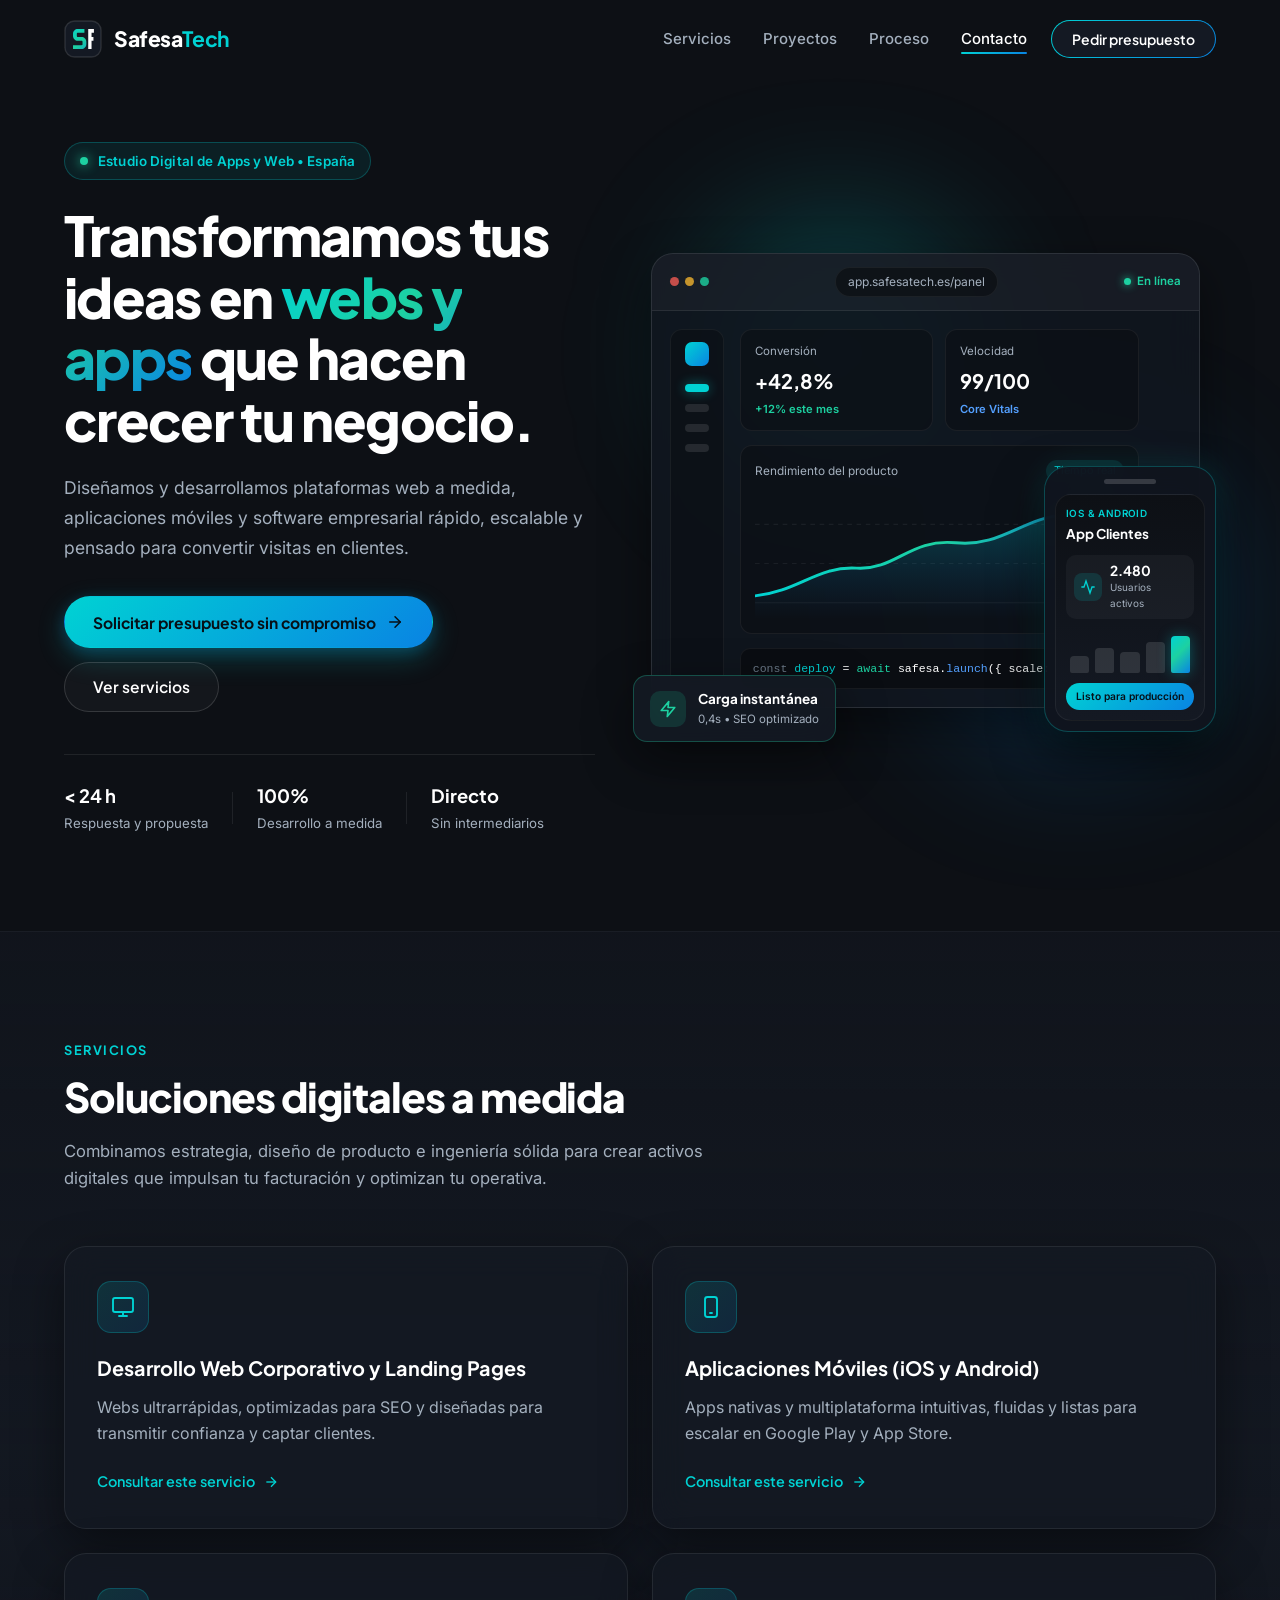
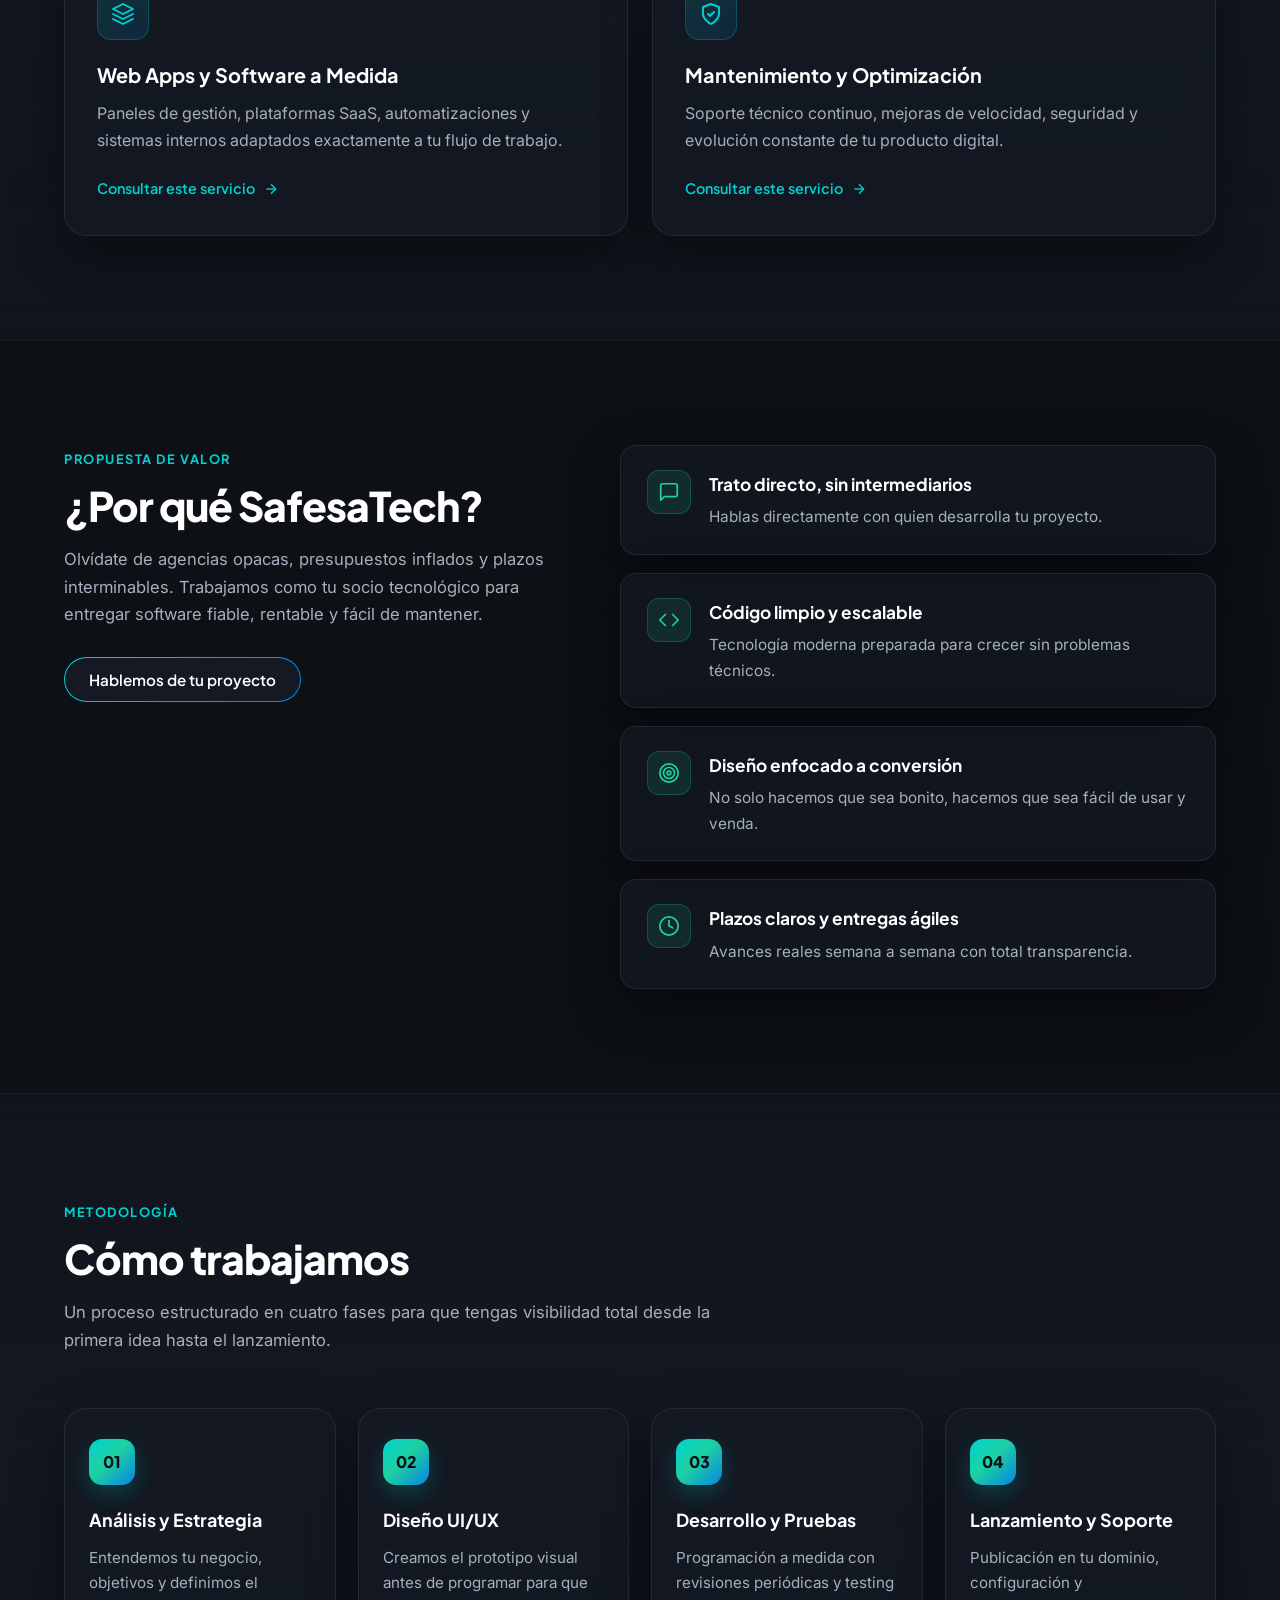
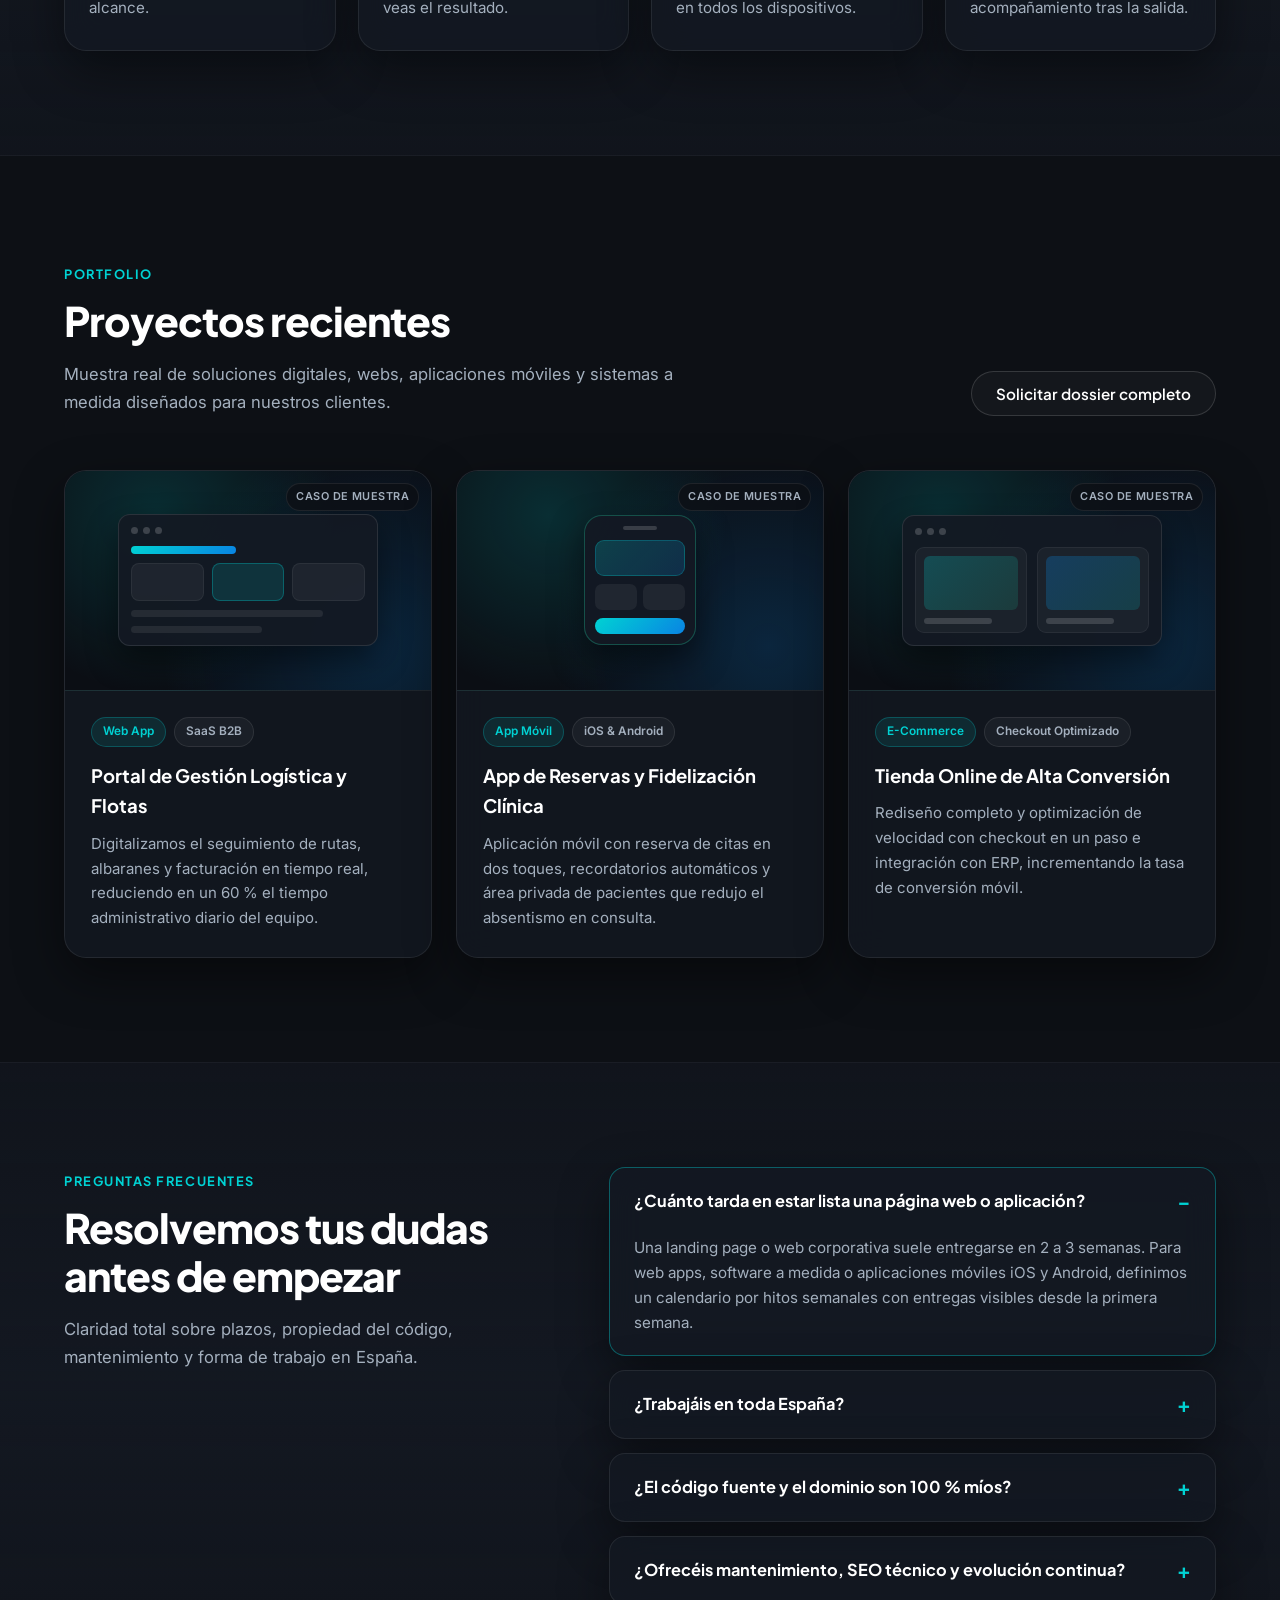
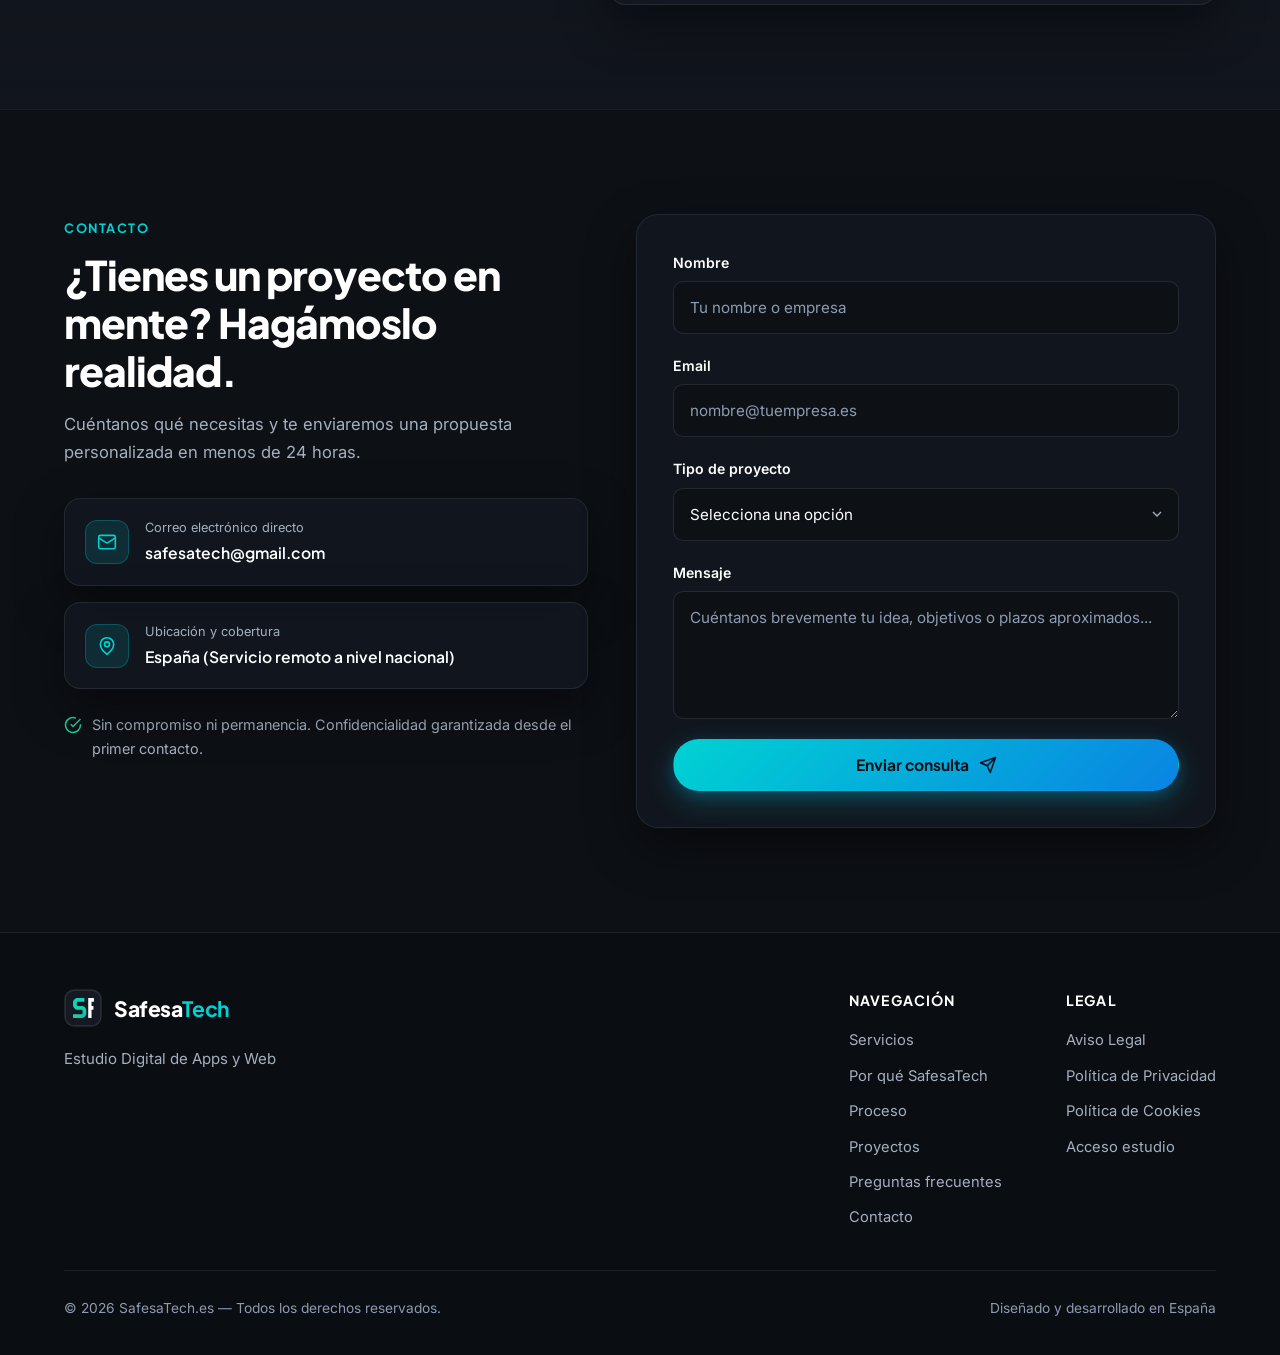
==== commit cf3b0189: "Add MySQL backend, photo upload admin, safesatech@gmail.com form, mobile PageSpeed and SEO" ====
--- a/index.html
+++ b/index.html
@@ -1,34 +1,160 @@
 <!DOCTYPE html>
-<html lang="es">
+<html lang="es-ES">
 <head>
   <meta charset="UTF-8" />
   <meta name="viewport" content="width=device-width, initial-scale=1.0" />
-  <title>SafesaTech — Estudio Digital de Apps y Web | España</title>
+  <title>SafesaTech — Desarrollo Web, Apps Móviles y Software a Medida en España</title>
   <meta
     name="description"
-    content="SafesaTech.es: Estudio digital de desarrollo web, aplicaciones móviles iOS y Android y software a medida en España. Soluciones rápidas, escalables y orientadas a resultados."
+    content="Estudio digital en España especializado en desarrollo web corporativo, landing pages, aplicaciones móviles iOS y Android y software a medida rápido y orientado a conversión."
   />
+  <meta name="robots" content="index, follow, max-image-preview:large, max-snippet:-1, max-video-preview:-1" />
+  <meta name="author" content="SafesaTech" />
   <meta name="theme-color" content="#0D1015" />
 
-  <!-- Tipografía geométrica moderna -->
-  <link rel="preconnect" href="https://fonts.googleapis.com" />
-  <link rel="preconnect" href="https://fonts.gstatic.com" crossorigin />
-  <link
-    href="https://fonts.googleapis.com/css2?family=Inter:wght@400;500;600&family=Plus+Jakarta+Sans:wght@600;700;800&display=swap"
-    rel="stylesheet"
+  <!-- URL canónica e idioma -->
+  <link rel="canonical" href="https://safesatech.es/" />
+  <link rel="alternate" hreflang="es-ES" href="https://safesatech.es/" />
+  <link rel="alternate" hreflang="x-default" href="https://safesatech.es/" />
+
+  <!-- Open Graph / Redes sociales -->
+  <meta property="og:type" content="website" />
+  <meta property="og:locale" content="es_ES" />
+  <meta property="og:site_name" content="SafesaTech" />
+  <meta property="og:url" content="https://safesatech.es/" />
+  <meta property="og:title" content="SafesaTech — Estudio Digital de Apps y Web en España" />
+  <meta
+    property="og:description"
+    content="Transformamos tus ideas en webs y apps que hacen crecer tu negocio. Desarrollo web, iOS/Android y software a medida sin intermediarios."
   />
-
-  <!-- Favicon SVG inline con isotipo SF -->
+  <meta property="og:image" content="https://safesatech.es/og-image.png" />
+  <meta property="og:image:width" content="1200" />
+  <meta property="og:image:height" content="630" />
+  <meta property="og:image:alt" content="SafesaTech — Estudio Digital de Apps y Web en España" />
+
+  <!-- Twitter / X Cards -->
+  <meta name="twitter:card" content="summary_large_image" />
+  <meta name="twitter:title" content="SafesaTech — Desarrollo Web, Apps y Software a Medida" />
+  <meta
+    name="twitter:description"
+    content="Plataformas web a medida, aplicaciones móviles y software empresarial rápido, escalable y orientado a resultados."
+  />
+  <meta name="twitter:image" content="https://safesatech.es/og-image.png" />
+
+  <!-- Iconos y PWA Manifest -->
+  <link rel="icon" type="image/png" sizes="48x48" href="/favicon-48.png" />
+  <link rel="icon" type="image/png" sizes="192x192" href="/favicon-192.png" />
+  <link rel="apple-touch-icon" sizes="180x180" href="/apple-touch-icon.png" />
   <link
     rel="icon"
     type="image/svg+xml"
     href="data:image/svg+xml,%3Csvg xmlns='http://www.w3.org/2000/svg' viewBox='0 0 40 40'%3E%3Cdefs%3E%3ClinearGradient id='g' x1='0' y1='0' x2='1' y2='1'%3E%3Cstop offset='0%25' stop-color='%2300D2D3'/%3E%3Cstop offset='50%25' stop-color='%231DD1A1'/%3E%3Cstop offset='100%25' stop-color='%230984E3'/%3E%3C/linearGradient%3E%3C/defs%3E%3Crect width='40' height='40' rx='10' fill='%23141923'/%3E%3Cpath d='M10 14.5C10 12 12 10 14.5 10H22V14H14.5C14.2 14 14 14.2 14 14.5V16.5C14 16.8 14.2 17 14.5 17H19.5C22 17 24 19 24 21.5V25.5C24 28 22 30 19.5 30H10V26H19.5C19.8 26 20 25.8 20 25.5V21.5C20 21.2 19.8 21 19.5 21H14.5C12 21 10 19 10 16.5V14.5Z' fill='url(%23g)'/%3E%3Cpath d='M25 10H31V14H28V18H30.5V22H28V30H25V10Z' fill='%23FFFFFF'/%3E%3C/svg%3E"
   />
+  <link rel="manifest" href="/site.webmanifest" />
+
+  <!-- Tipografía no bloqueante para optimizar PageSpeed Mobile (LCP/FCP) -->
+  <link rel="preconnect" href="https://fonts.googleapis.com" />
+  <link rel="preconnect" href="https://fonts.gstatic.com" crossorigin />
+  <link
+    rel="stylesheet"
+    href="https://fonts.googleapis.com/css2?family=Inter:wght@400;500;600&family=Plus+Jakarta+Sans:wght@600;700;800&display=swap"
+    media="print"
+    onload="this.media='all'"
+  />
+  <noscript>
+    <link
+      rel="stylesheet"
+      href="https://fonts.googleapis.com/css2?family=Inter:wght@400;500;600&family=Plus+Jakarta+Sans:wght@600;700;800&display=swap"
+    />
+  </noscript>
 
   <link rel="stylesheet" href="styles.css" />
+
+  <!-- Datos estructurados Schema.org (SEO avanzado Google) -->
+  <script type="application/ld+json">
+    {
+      "@context": "https://schema.org",
+      "@graph": [
+        {
+          "@type": "ProfessionalService",
+          "@id": "https://safesatech.es/#organization",
+          "name": "SafesaTech",
+          "alternateName": "SafesaTech Estudio Digital",
+          "url": "https://safesatech.es/",
+          "logo": "https://safesatech.es/favicon-192.png",
+          "image": "https://safesatech.es/og-image.png",
+          "email": "safesatech@gmail.com",
+          "description": "Estudio digital en España especializado en desarrollo web corporativo, landing pages, aplicaciones móviles iOS y Android y software empresarial a medida.",
+          "address": {
+            "@type": "PostalAddress",
+            "addressCountry": "ES"
+          },
+          "areaServed": {
+            "@type": "Country",
+            "name": "España"
+          },
+          "serviceType": [
+            "Desarrollo Web Corporativo y Landing Pages",
+            "Aplicaciones Móviles iOS y Android",
+            "Web Apps y Software a Medida",
+            "Mantenimiento y Optimización Web"
+          ],
+          "priceRange": "€€"
+        },
+        {
+          "@type": "WebSite",
+          "@id": "https://safesatech.es/#website",
+          "url": "https://safesatech.es/",
+          "name": "SafesaTech",
+          "inLanguage": "es-ES",
+          "publisher": {
+            "@id": "https://safesatech.es/#organization"
+          }
+        },
+        {
+          "@type": "FAQPage",
+          "@id": "https://safesatech.es/#faq",
+          "mainEntity": [
+            {
+              "@type": "Question",
+              "name": "¿Cuánto tarda en estar lista una página web o aplicación?",
+              "acceptedAnswer": {
+                "@type": "Answer",
+                "text": "Una landing page o web corporativa suele entregarse en 2 a 3 semanas. Para web apps, software a medida o aplicaciones móviles iOS y Android, definimos un calendario por hitos semanales con entregas visibles desde la primera semana."
+              }
+            },
+            {
+              "@type": "Question",
+              "name": "¿Trabajáis en toda España?",
+              "acceptedAnswer": {
+                "@type": "Answer",
+                "text": "Sí. Operamos en remoto en toda España (Madrid, Barcelona, Valencia, Sevilla, Bilbao y cualquier provincia), manteniendo trato directo por videollamada, teléfono y correo."
+              }
+            },
+            {
+              "@type": "Question",
+              "name": "¿El código fuente, el dominio y la web son 100 % propiedad del cliente?",
+              "acceptedAnswer": {
+                "@type": "Answer",
+                "text": "Sí. Desde el primer día tanto tu dominio como el hosting y todo el código desarrollado a medida pertenecen íntegramente a tu empresa, sin ataduras ni licencias ocultas."
+              }
+            },
+            {
+              "@type": "Question",
+              "name": "¿Cómo puedo solicitar un presupuesto sin compromiso?",
+              "acceptedAnswer": {
+                "@type": "Answer",
+                "text": "Rellena el formulario de contacto en safesatech.es o escríbenos a safesatech@gmail.com. Analizamos tu caso y te enviamos una propuesta detallada en menos de 24 horas."
+              }
+            }
+          ]
+        }
+      ]
+    }
+  </script>
 </head>
 <body>
-  <!-- Fondos ambientales sutiles -->
+  <!-- Fondos ambientales ligeros -->
   <div class="ambient-bg" aria-hidden="true">
     <div class="ambient-glow ambient-glow--tl"></div>
     <div class="ambient-glow ambient-glow--mr"></div>
@@ -40,8 +166,7 @@
     <div class="container navbar__inner">
       <a href="#inicio" class="brand" aria-label="SafesaTech — Inicio">
         <span class="brand__mark" aria-hidden="true">
-          <!-- Isotipo SF -->
-          <svg viewBox="0 0 40 40" fill="none" xmlns="http://www.w3.org/2000/svg">
+          <svg width="38" height="38" viewBox="0 0 40 40" fill="none" xmlns="http://www.w3.org/2000/svg">
             <defs>
               <linearGradient id="sf-grad" x1="4" y1="4" x2="36" y2="36" gradientUnits="userSpaceOnUse">
                 <stop offset="0%" stop-color="#00D2D3" />
@@ -50,16 +175,11 @@
               </linearGradient>
             </defs>
             <rect x="1" y="1" width="38" height="38" rx="10" fill="#141923" stroke="rgba(255,255,255,0.12)" stroke-width="1.5" />
-            <!-- S estilizada -->
             <path
               d="M9.5 14.5C9.5 11.7386 11.7386 9.5 14.5 9.5H21.5V13.5H14.5C13.9477 13.5 13.5 13.9477 13.5 14.5V16.8C13.5 17.3523 13.9477 17.8 14.5 17.8H18.5C21.2614 17.8 23.5 20.0386 23.5 22.8V25.5C23.5 28.2614 21.2614 30.5 18.5 30.5H9.5V26.5H18.5C19.0523 26.5 19.5 26.0523 19.5 25.5V22.8C19.5 22.2477 19.0523 21.8 18.5 21.8H14.5C11.7386 21.8 9.5 19.5614 9.5 16.8V14.5Z"
               fill="url(#sf-grad)"
             />
-            <!-- F geométrica -->
-            <path
-              d="M25.5 9.5H31.5V13.5H29V18H31V21.8H29V30.5H25.5V9.5Z"
-              fill="#FFFFFF"
-            />
+            <path d="M25.5 9.5H31.5V13.5H29V18H31V21.8H29V30.5H25.5V9.5Z" fill="#FFFFFF" />
           </svg>
         </span>
         <span class="brand__text">
@@ -108,10 +228,10 @@
   </header>
 
   <main id="inicio">
-    <!-- 2. HERO SECTION -->
+    <!-- 2. HERO SECTION (Renderizado inmediato sin opacidad 0 para máximo LCP móvil) -->
     <section class="hero section">
       <div class="container hero__grid">
-        <div class="hero__content" data-reveal>
+        <div class="hero__content">
           <div class="badge">
             <span class="badge__dot" aria-hidden="true"></span>
             <span>Estudio Digital de Apps y Web • España</span>
@@ -157,13 +277,12 @@
           </div>
         </div>
 
-        <!-- Elemento visual derecha: Composición moderna web + móvil en modo oscuro -->
-        <div class="hero__visual" data-reveal data-reveal-delay="120" aria-hidden="true">
+        <!-- Elemento visual derecha -->
+        <div class="hero__visual" aria-hidden="true">
           <div class="hero-stage">
             <div class="hero-stage__glow hero-stage__glow--cyan"></div>
             <div class="hero-stage__glow hero-stage__glow--blue"></div>
 
-            <!-- Ventana Web App / SaaS -->
             <div class="mockup-browser glass-card">
               <div class="mockup-browser__bar">
                 <div class="mockup-dots">
@@ -199,13 +318,12 @@
                     </div>
                   </div>
 
-                  <!-- Gráfico SVG estilizado -->
                   <div class="mockup-chart">
                     <div class="mockup-chart__header">
                       <span>Rendimiento del producto</span>
                       <span class="mockup-chart__pill">Tiempo real</span>
                     </div>
-                    <svg viewBox="0 0 320 110" class="chart-svg" fill="none">
+                    <svg viewBox="0 0 320 110" width="320" height="110" class="chart-svg" fill="none">
                       <defs>
                         <linearGradient id="chart-fill" x1="0" y1="0" x2="0" y2="110" gradientUnits="userSpaceOnUse">
                           <stop offset="0%" stop-color="#00D2D3" stop-opacity="0.32" />
@@ -234,7 +352,6 @@
                     </svg>
                   </div>
 
-                  <!-- Snippet de código limpio -->
                   <div class="mockup-code">
                     <code><span class="c-muted">const</span> <span class="c-cyan">deploy</span> = <span class="c-green">await</span> safesa.<span class="c-blue">launch</span>({ scale: <span class="c-white">'auto'</span> });</code>
                   </div>
@@ -242,7 +359,6 @@
               </div>
             </div>
 
-            <!-- Mockup Móvil superpuesto -->
             <div class="mockup-phone glass-card">
               <div class="mockup-phone__notch"></div>
               <div class="mockup-phone__screen">
@@ -272,7 +388,6 @@
               </div>
             </div>
 
-            <!-- Tarjeta flotante de rendimiento -->
             <div class="mockup-float glass-card">
               <div class="mockup-float__icon">
                 <svg width="18" height="18" viewBox="0 0 24 24" fill="none" stroke="currentColor" stroke-width="2.2" stroke-linecap="round" stroke-linejoin="round">
@@ -301,7 +416,6 @@
         </div>
 
         <div class="services-grid">
-          <!-- Tarjeta 1 -->
           <article class="service-card glass-card" data-reveal>
             <div class="service-card__icon">
               <svg width="24" height="24" viewBox="0 0 24 24" fill="none" stroke="currentColor" stroke-width="1.9" stroke-linecap="round" stroke-linejoin="round" aria-hidden="true">
@@ -323,7 +437,6 @@
             </a>
           </article>
 
-          <!-- Tarjeta 2 -->
           <article class="service-card glass-card" data-reveal data-reveal-delay="80">
             <div class="service-card__icon">
               <svg width="24" height="24" viewBox="0 0 24 24" fill="none" stroke="currentColor" stroke-width="1.9" stroke-linecap="round" stroke-linejoin="round" aria-hidden="true">
@@ -344,7 +457,6 @@
             </a>
           </article>
 
-          <!-- Tarjeta 3 -->
           <article class="service-card glass-card" data-reveal data-reveal-delay="160">
             <div class="service-card__icon">
               <svg width="24" height="24" viewBox="0 0 24 24" fill="none" stroke="currentColor" stroke-width="1.9" stroke-linecap="round" stroke-linejoin="round" aria-hidden="true">
@@ -366,7 +478,6 @@
             </a>
           </article>
 
-          <!-- Tarjeta 4 -->
           <article class="service-card glass-card" data-reveal data-reveal-delay="240">
             <div class="service-card__icon">
               <svg width="24" height="24" viewBox="0 0 24 24" fill="none" stroke="currentColor" stroke-width="1.9" stroke-linecap="round" stroke-linejoin="round" aria-hidden="true">
@@ -507,7 +618,7 @@
       </div>
     </section>
 
-    <!-- 6. SECCIÓN DE PROYECTOS / PORTFOLIO (PLACEHOLDER EDITABLE) -->
+    <!-- 6. SECCIÓN DE PROYECTOS / PORTFOLIO (DINÁMICO DESDE BD + PLACEHOLDERS) -->
     <section class="section" id="proyectos">
       <div class="container">
         <div class="section-header section-header--split" data-reveal>
@@ -515,16 +626,15 @@
             <span class="section-eyebrow">Portfolio</span>
             <h2 class="section-title">Proyectos recientes</h2>
             <p class="section-desc">
-              Casos de muestra editables que ilustran cómo resolvemos retos reales de negocio con producto digital a medida.
+              Muestra real de soluciones digitales, webs, aplicaciones móviles y sistemas a medida diseñados para nuestros clientes.
             </p>
           </div>
           <a href="#contacto" class="btn btn--ghost">Solicitar dossier completo</a>
         </div>
 
-        <div class="projects-grid">
+        <div class="projects-grid" id="projects-grid">
           <!-- Proyecto 1: Web App -->
           <article class="project-card glass-card" data-reveal>
-            <!-- Imagen placeholder oscura editable (sustituir el bloque visual por <img> cuando se tengan capturas reales) -->
             <div class="project-card__media project-media--webapp" aria-hidden="true">
               <div class="project-media__ui">
                 <div class="ui-bar">
@@ -615,8 +725,51 @@
       </div>
     </section>
 
+    <!-- SECCIÓN PREGUNTAS FRECUENTES (REFUERZA SEO Y CONVERSIÓN) -->
+    <section class="section section--alt" id="faq">
+      <div class="container faq-layout">
+        <div class="section-header" data-reveal>
+          <span class="section-eyebrow">Preguntas frecuentes</span>
+          <h2 class="section-title">Resolvemos tus dudas antes de empezar</h2>
+          <p class="section-desc">
+            Claridad total sobre plazos, propiedad del código, mantenimiento y forma de trabajo en España.
+          </p>
+        </div>
+
+        <div class="faq-list" data-reveal>
+          <details class="faq-item glass-card" open>
+            <summary class="faq-item__q">¿Cuánto tarda en estar lista una página web o aplicación?</summary>
+            <p class="faq-item__a">
+              Una landing page o web corporativa suele entregarse en 2 a 3 semanas. Para web apps, software a medida o aplicaciones móviles iOS y Android, definimos un calendario por hitos semanales con entregas visibles desde la primera semana.
+            </p>
+          </details>
+
+          <details class="faq-item glass-card">
+            <summary class="faq-item__q">¿Trabajáis en toda España?</summary>
+            <p class="faq-item__a">
+              Sí. Prestamos servicio remoto a nivel nacional en toda España, manteniendo trato directo con el equipo técnico que desarrolla tu proyecto desde el análisis inicial hasta la puesta en producción.
+            </p>
+          </details>
+
+          <details class="faq-item glass-card">
+            <summary class="faq-item__q">¿El código fuente y el dominio son 100 % míos?</summary>
+            <p class="faq-item__a">
+              Sí. Tu dominio, tu servidor y todo el código desarrollado a medida pertenecen íntegramente a tu negocio, sin permanencias ni dependencias ocultas.
+            </p>
+          </details>
+
+          <details class="faq-item glass-card">
+            <summary class="faq-item__q">¿Ofrecéis mantenimiento, SEO técnico y evolución continua?</summary>
+            <p class="faq-item__a">
+              Sí. Podemos encargarnos de las actualizaciones, copias de seguridad, optimización de velocidad móvil (Core Web Vitals) y nuevas funcionalidades conforme crezca tu empresa.
+            </p>
+          </details>
+        </div>
+      </div>
+    </section>
+
     <!-- 7. SECCIÓN DE CONTACTO / CTA FINAL -->
-    <section class="section section--alt" id="contacto">
+    <section class="section" id="contacto">
       <div class="container contact-layout">
         <div class="contact-info" data-reveal>
           <span class="section-eyebrow">Contacto</span>
@@ -626,7 +779,7 @@
           </p>
 
           <div class="contact-details">
-            <a href="mailto:hola@safesatech.es" class="contact-detail glass-card">
+            <a href="mailto:safesatech@gmail.com" class="contact-detail glass-card">
               <div class="contact-detail__icon" aria-hidden="true">
                 <svg width="20" height="20" viewBox="0 0 24 24" fill="none" stroke="currentColor" stroke-width="1.9" stroke-linecap="round" stroke-linejoin="round">
                   <rect width="20" height="16" x="2" y="4" rx="2" />
@@ -635,7 +788,7 @@
               </div>
               <div>
                 <span class="contact-detail__label">Correo electrónico directo</span>
-                <strong class="contact-detail__value">hola@safesatech.es</strong>
+                <strong class="contact-detail__value">safesatech@gmail.com</strong>
               </div>
             </a>
 
@@ -662,9 +815,15 @@
           </div>
         </div>
 
-        <!-- Formulario limpio -->
+        <!-- Formulario limpio conectado a api/contact.php + BD MySQL -->
         <div class="contact-form-wrap glass-card" data-reveal data-reveal-delay="100">
-          <form class="contact-form" id="contact-form" novalidate>
+          <form class="contact-form" id="contact-form" action="api/contact.php" method="POST" novalidate>
+            <!-- Campo antispam oculto -->
+            <div class="hp-field" aria-hidden="true">
+              <label for="website">Sitio web</label>
+              <input type="text" id="website" name="website" tabindex="-1" autocomplete="off" />
+            </div>
+
             <div class="form-group">
               <label for="nombre" class="form-label">Nombre</label>
               <input
@@ -724,7 +883,7 @@
             </div>
 
             <button type="submit" class="btn btn--primary btn--lg btn--full" id="submit-btn">
-              <span>Enviar consulta</span>
+              <span id="submit-btn-text">Enviar consulta</span>
               <svg width="18" height="18" viewBox="0 0 24 24" fill="none" stroke="currentColor" stroke-width="2" stroke-linecap="round" stroke-linejoin="round" aria-hidden="true">
                 <path d="m22 2-7 20-4-9-9-4Z" />
                 <path d="M22 2 11 13" />
@@ -745,7 +904,7 @@
         <div class="footer__brand">
           <a href="#inicio" class="brand" aria-label="SafesaTech — Volver arriba">
             <span class="brand__mark" aria-hidden="true">
-              <svg viewBox="0 0 40 40" fill="none" xmlns="http://www.w3.org/2000/svg">
+              <svg width="38" height="38" viewBox="0 0 40 40" fill="none" xmlns="http://www.w3.org/2000/svg">
                 <rect x="1" y="1" width="38" height="38" rx="10" fill="#141923" stroke="rgba(255,255,255,0.12)" stroke-width="1.5" />
                 <path
                   d="M9.5 14.5C9.5 11.7386 11.7386 9.5 14.5 9.5H21.5V13.5H14.5C13.9477 13.5 13.5 13.9477 13.5 14.5V16.8C13.5 17.3523 13.9477 17.8 14.5 17.8H18.5C21.2614 17.8 23.5 20.0386 23.5 22.8V25.5C23.5 28.2614 21.2614 30.5 18.5 30.5H9.5V26.5H18.5C19.0523 26.5 19.5 26.0523 19.5 25.5V22.8C19.5 22.2477 19.0523 21.8 18.5 21.8H14.5C11.7386 21.8 9.5 19.5614 9.5 16.8V14.5Z"
@@ -763,22 +922,24 @@
 
         <div class="footer__links-group">
           <div class="footer__col">
-            <h4 class="footer__heading">Navegación</h4>
+            <p class="footer__heading">Navegación</p>
             <ul class="footer__list">
               <li><a href="#servicios">Servicios</a></li>
               <li><a href="#ventajas">Por qué SafesaTech</a></li>
               <li><a href="#proceso">Proceso</a></li>
               <li><a href="#proyectos">Proyectos</a></li>
+              <li><a href="#faq">Preguntas frecuentes</a></li>
               <li><a href="#contacto">Contacto</a></li>
             </ul>
           </div>
 
           <div class="footer__col">
-            <h4 class="footer__heading">Legal</h4>
+            <p class="footer__heading">Legal</p>
             <ul class="footer__list">
               <li><button type="button" class="footer__legal-btn" data-legal="aviso">Aviso Legal</button></li>
               <li><button type="button" class="footer__legal-btn" data-legal="privacidad">Política de Privacidad</button></li>
               <li><button type="button" class="footer__legal-btn" data-legal="cookies">Política de Cookies</button></li>
+              <li><a href="/admin.php">Acceso estudio</a></li>
             </ul>
           </div>
         </div>
@@ -791,7 +952,7 @@
     </div>
   </footer>
 
-  <!-- Modal para textos legales placeholder -->
+  <!-- Modal para textos legales -->
   <div class="modal" id="legal-modal" role="dialog" aria-modal="true" aria-labelledby="legal-modal-title" hidden>
     <div class="modal__backdrop" data-close-modal></div>
     <div class="modal__dialog glass-card">
@@ -808,6 +969,6 @@
     </div>
   </div>
 
-  <script src="script.js"></script>
+  <script src="script.js" defer></script>
 </body>
 </html>
--- a/styles.css
+++ b/styles.css
@@ -15,7 +15,7 @@
 
   --text-primary: #FFFFFF;
   --text-secondary: #A4B0BE;
-  --text-muted: #728095;
+  --text-muted: #8D9BB0;
 
   --border-subtle: rgba(255, 255, 255, 0.08);
   --border-hover: rgba(0, 210, 211, 0.38);
@@ -133,24 +133,24 @@
 .ambient-glow {
   position: absolute;
   border-radius: 50%;
-  filter: blur(130px);
-  opacity: 0.22;
+  opacity: 0.24;
+  will-change: transform;
 }
 
 .ambient-glow--tl {
-  width: 560px;
-  height: 560px;
-  top: -180px;
-  left: -140px;
-  background: radial-gradient(circle, var(--cyan) 0%, transparent 70%);
+  width: 680px;
+  height: 680px;
+  top: -220px;
+  left: -180px;
+  background: radial-gradient(circle, rgba(0, 210, 211, 0.55) 0%, rgba(0, 210, 211, 0) 68%);
 }
 
 .ambient-glow--mr {
-  width: 620px;
-  height: 620px;
-  top: 28%;
-  right: -220px;
-  background: radial-gradient(circle, var(--blue) 0%, transparent 72%);
+  width: 720px;
+  height: 720px;
+  top: 26%;
+  right: -240px;
+  background: radial-gradient(circle, rgba(9, 132, 227, 0.52) 0%, rgba(9, 132, 227, 0) 70%);
 }
 
 .ambient-grid {
@@ -1166,7 +1166,8 @@
 
 .project-card__media {
   position: relative;
-  height: 215px;
+  height: 220px;
+  aspect-ratio: 16 / 10;
   padding: 22px;
   display: flex;
   align-items: center;
@@ -1176,6 +1177,22 @@
               #0B0E14;
   border-bottom: 1px solid var(--border-subtle);
   overflow: hidden;
+}
+
+.project-card__media--photo {
+  padding: 0;
+}
+
+.project-card__img {
+  width: 100%;
+  height: 100%;
+  object-fit: cover;
+  display: block;
+  transition: transform var(--transition);
+}
+
+.project-card:hover .project-card__img {
+  transform: scale(1.04);
 }
 
 .project-media__placeholder-tag {
@@ -1383,6 +1400,86 @@
   color: var(--text-secondary);
   font-size: 0.94rem;
   margin: 0;
+}
+
+/* ==========================================================================
+   FAQ
+   ========================================================================== */
+.faq-layout {
+  display: grid;
+  grid-template-columns: 0.9fr 1.1fr;
+  gap: 48px;
+  align-items: start;
+}
+
+.faq-list {
+  display: flex;
+  flex-direction: column;
+  gap: 14px;
+}
+
+.faq-item {
+  border-radius: var(--radius-md);
+  padding: 0;
+  overflow: hidden;
+  transition: border-color var(--transition);
+}
+
+.faq-item[open] {
+  border-color: var(--border-hover);
+}
+
+.faq-item__q {
+  list-style: none;
+  cursor: pointer;
+  padding: 20px 24px;
+  font-family: var(--font-display);
+  font-weight: 700;
+  font-size: 1.02rem;
+  display: flex;
+  align-items: center;
+  justify-content: space-between;
+  gap: 16px;
+}
+
+.faq-item__q::-webkit-details-marker {
+  display: none;
+}
+
+.faq-item__q::after {
+  content: '+';
+  font-size: 1.3rem;
+  line-height: 1;
+  color: var(--cyan);
+  flex-shrink: 0;
+  transition: transform var(--transition);
+}
+
+.faq-item[open] .faq-item__q::after {
+  content: '−';
+}
+
+.faq-item__a {
+  margin: 0;
+  padding: 0 24px 20px;
+  color: var(--text-secondary);
+  font-size: 0.95rem;
+}
+
+.hp-field {
+  position: absolute;
+  left: -9999px;
+  width: 1px;
+  height: 1px;
+  overflow: hidden;
+  opacity: 0;
+  pointer-events: none;
+}
+
+.form-feedback--error {
+  background: rgba(255, 107, 107, 0.12);
+  border-color: rgba(255, 107, 107, 0.35);
+  color: #FFD5D5;
 }
 
 /* ==========================================================================
@@ -1752,6 +1849,7 @@
   }
 
   .why-layout,
+  .faq-layout,
   .contact-layout {
     grid-template-columns: 1fr;
     gap: 36px;
@@ -1767,6 +1865,16 @@
 }
 
 @media (max-width: 820px) {
+  .glass-card {
+    backdrop-filter: none;
+    -webkit-backdrop-filter: none;
+    background: rgba(20, 25, 35, 0.92);
+  }
+
+  .hero-stage__glow {
+    display: none;
+  }
+
   .nav,
   .navbar__cta {
     display: none;
@@ -1774,6 +1882,19 @@
 
   .nav-toggle {
     display: inline-flex;
+  }
+
+  .mobile-menu__link {
+    min-height: 46px;
+    display: flex;
+    align-items: center;
+  }
+
+  .footer__list a,
+  .footer__legal-btn {
+    min-height: 40px;
+    display: inline-flex;
+    align-items: center;
   }
 
   .section {
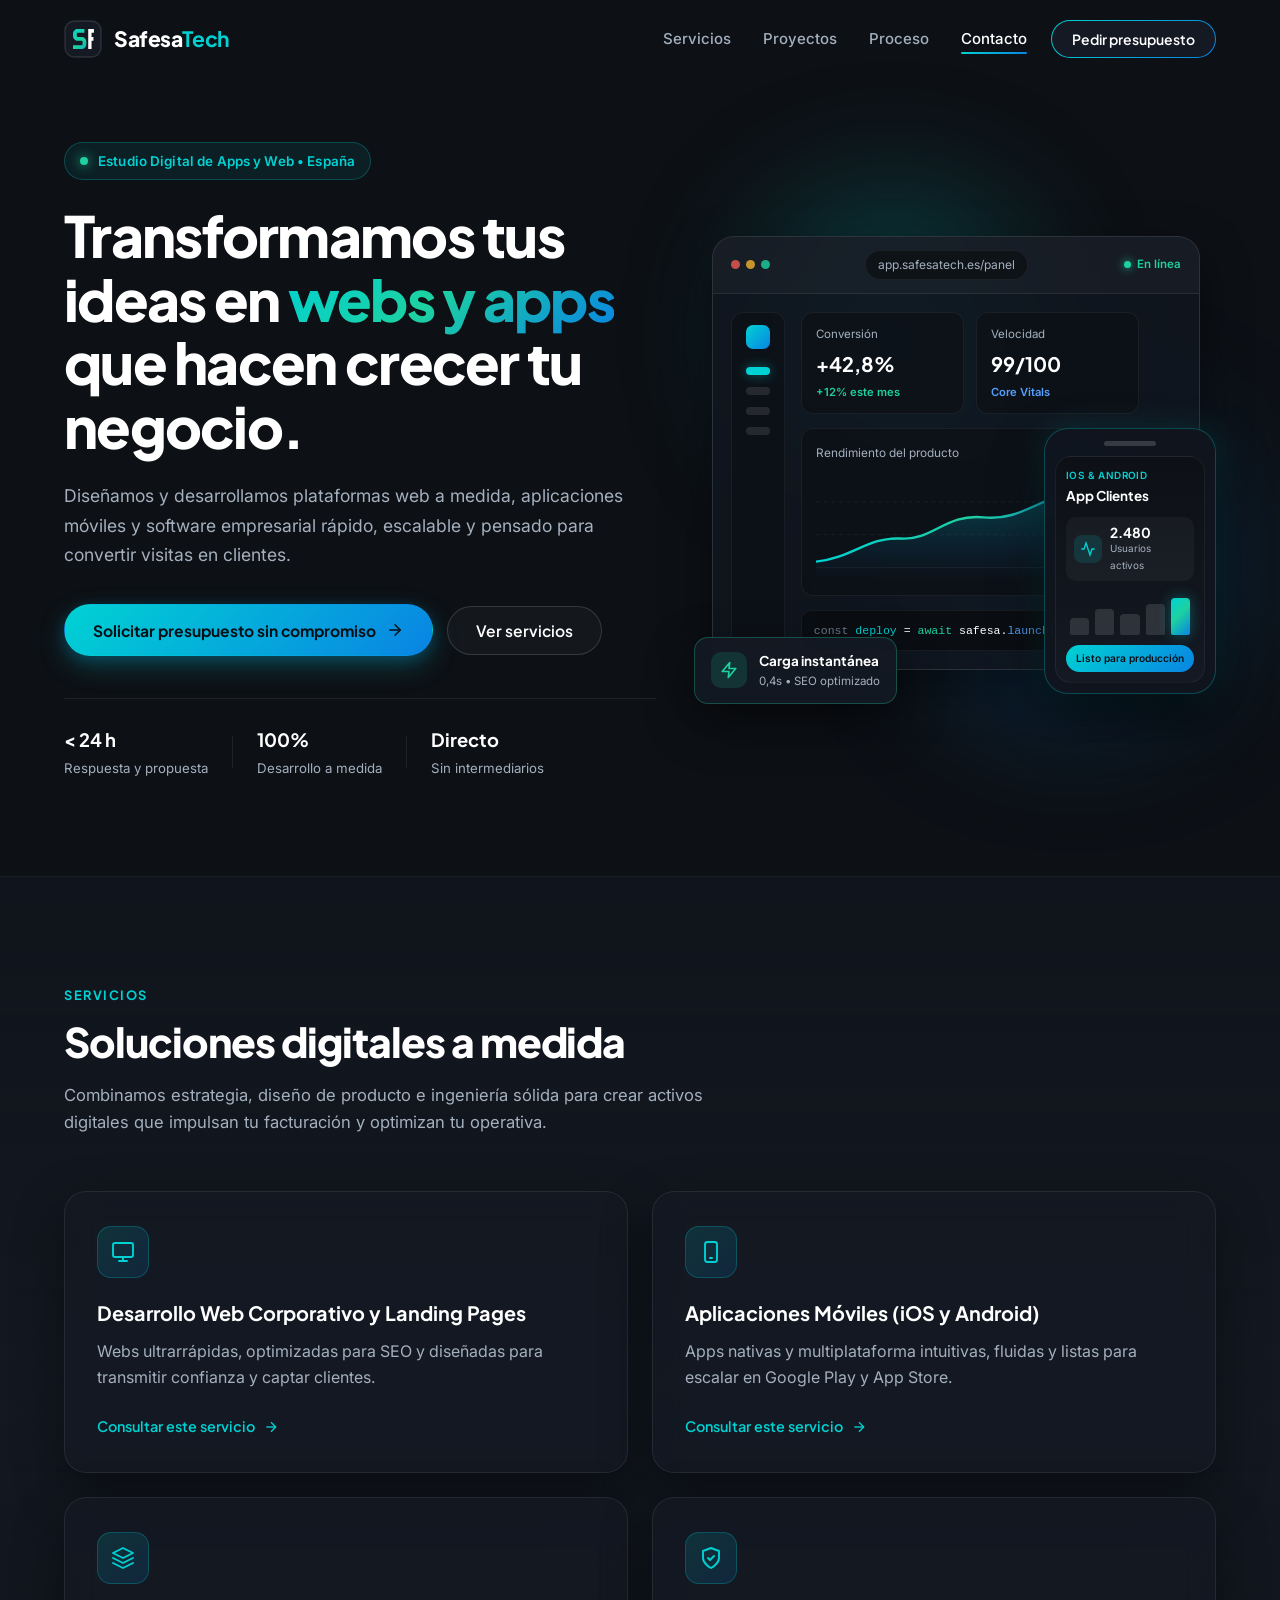
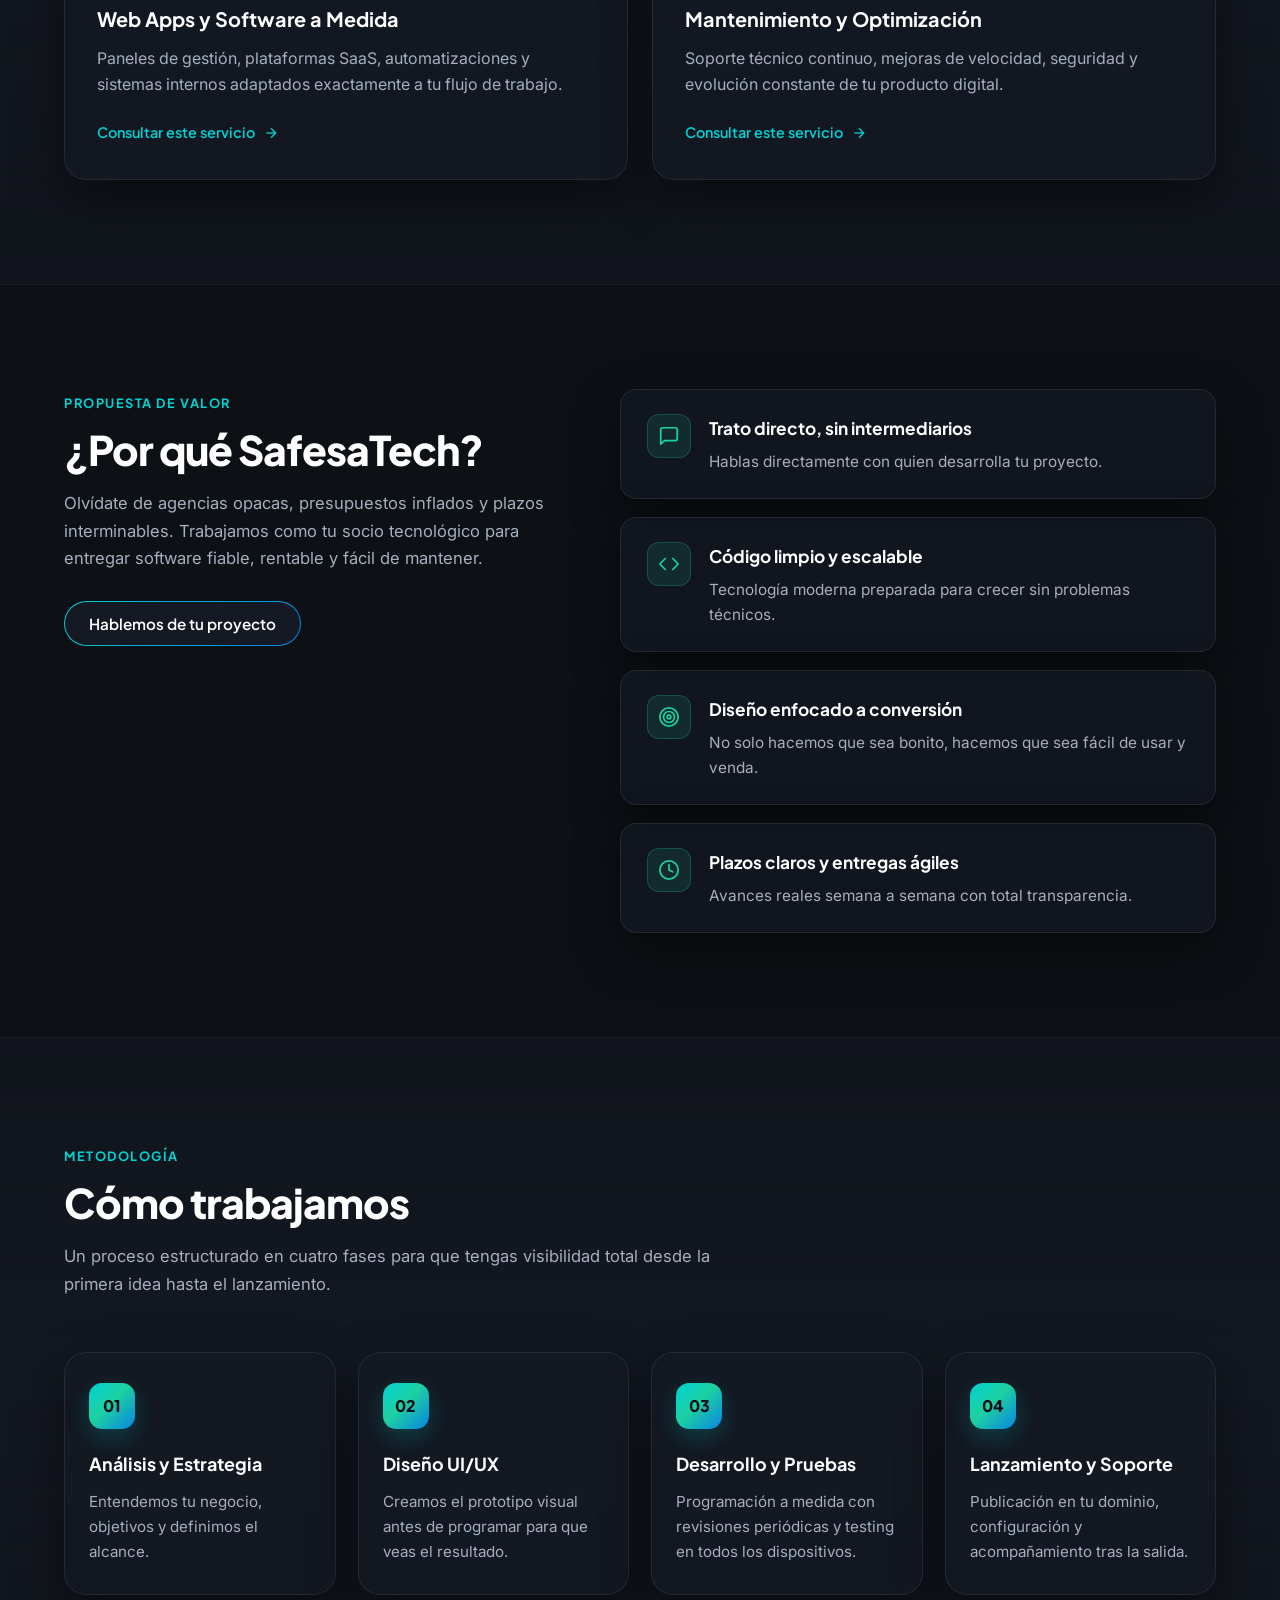
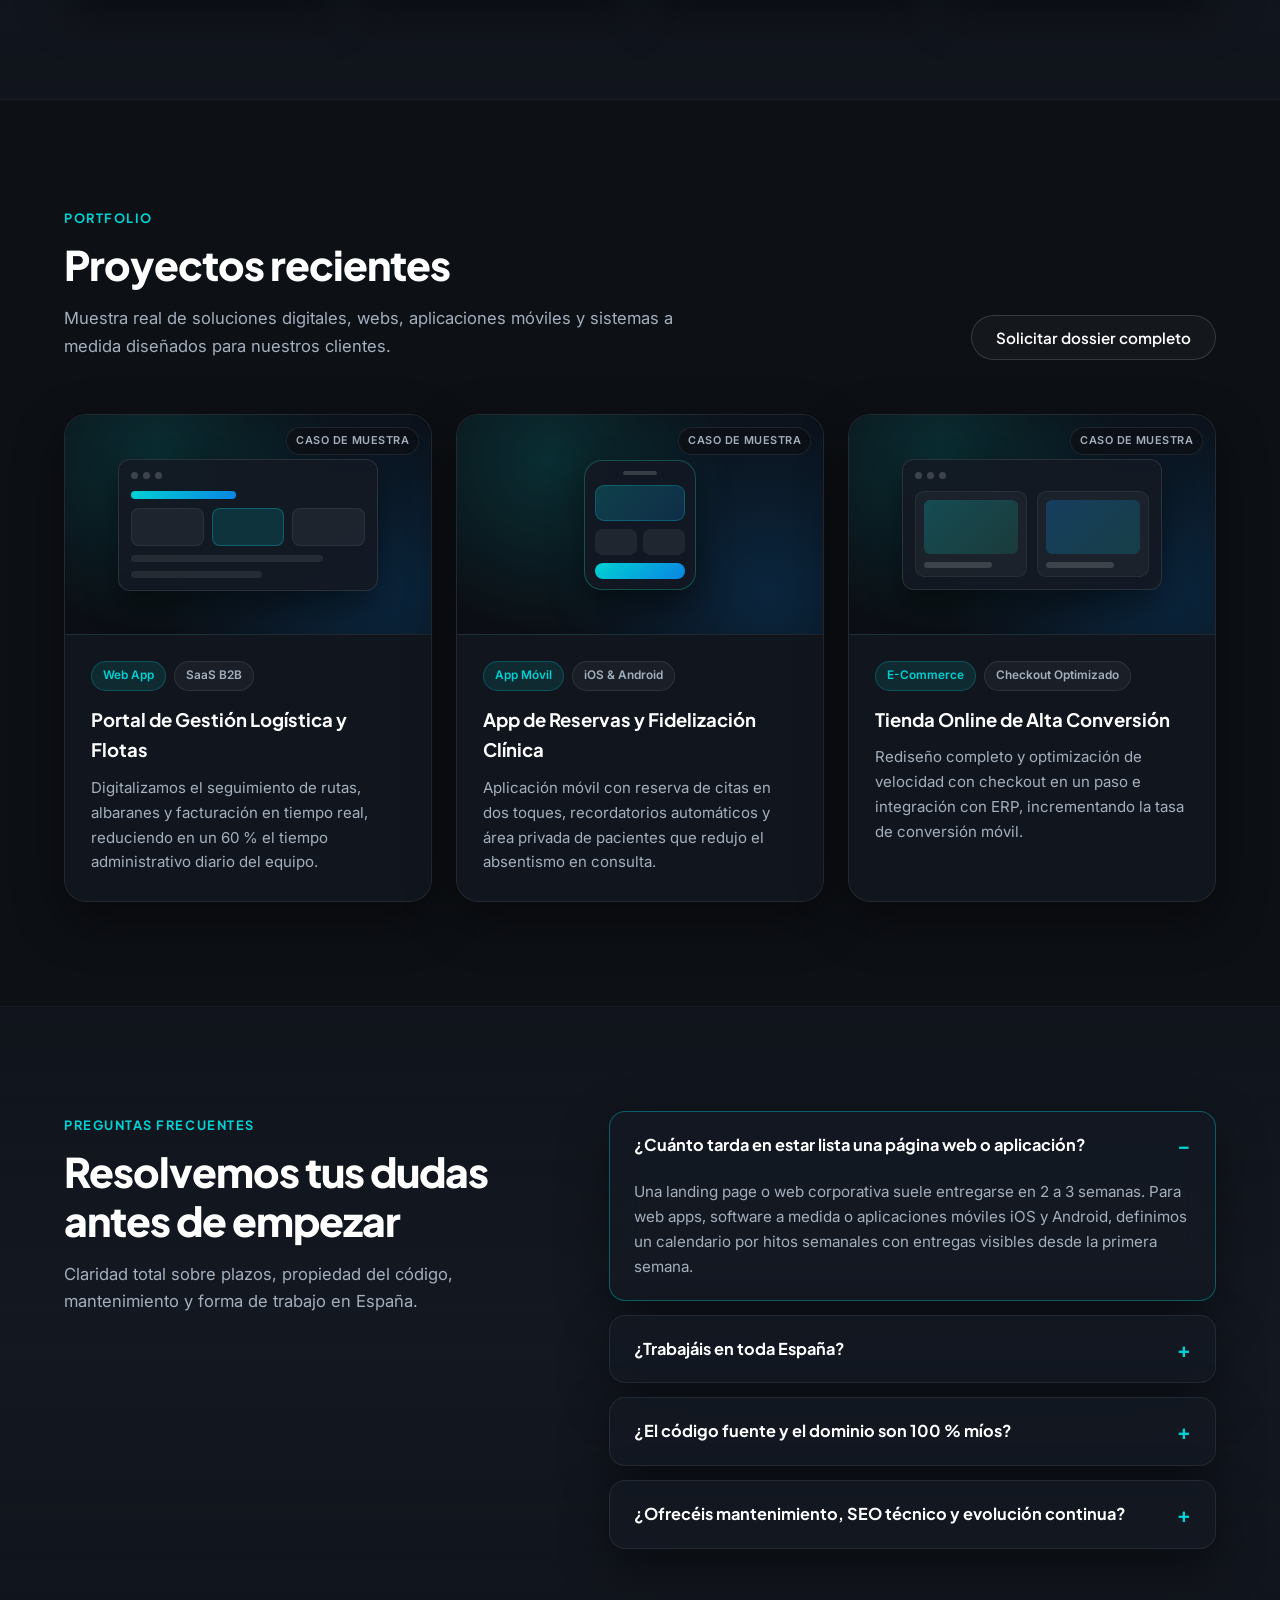
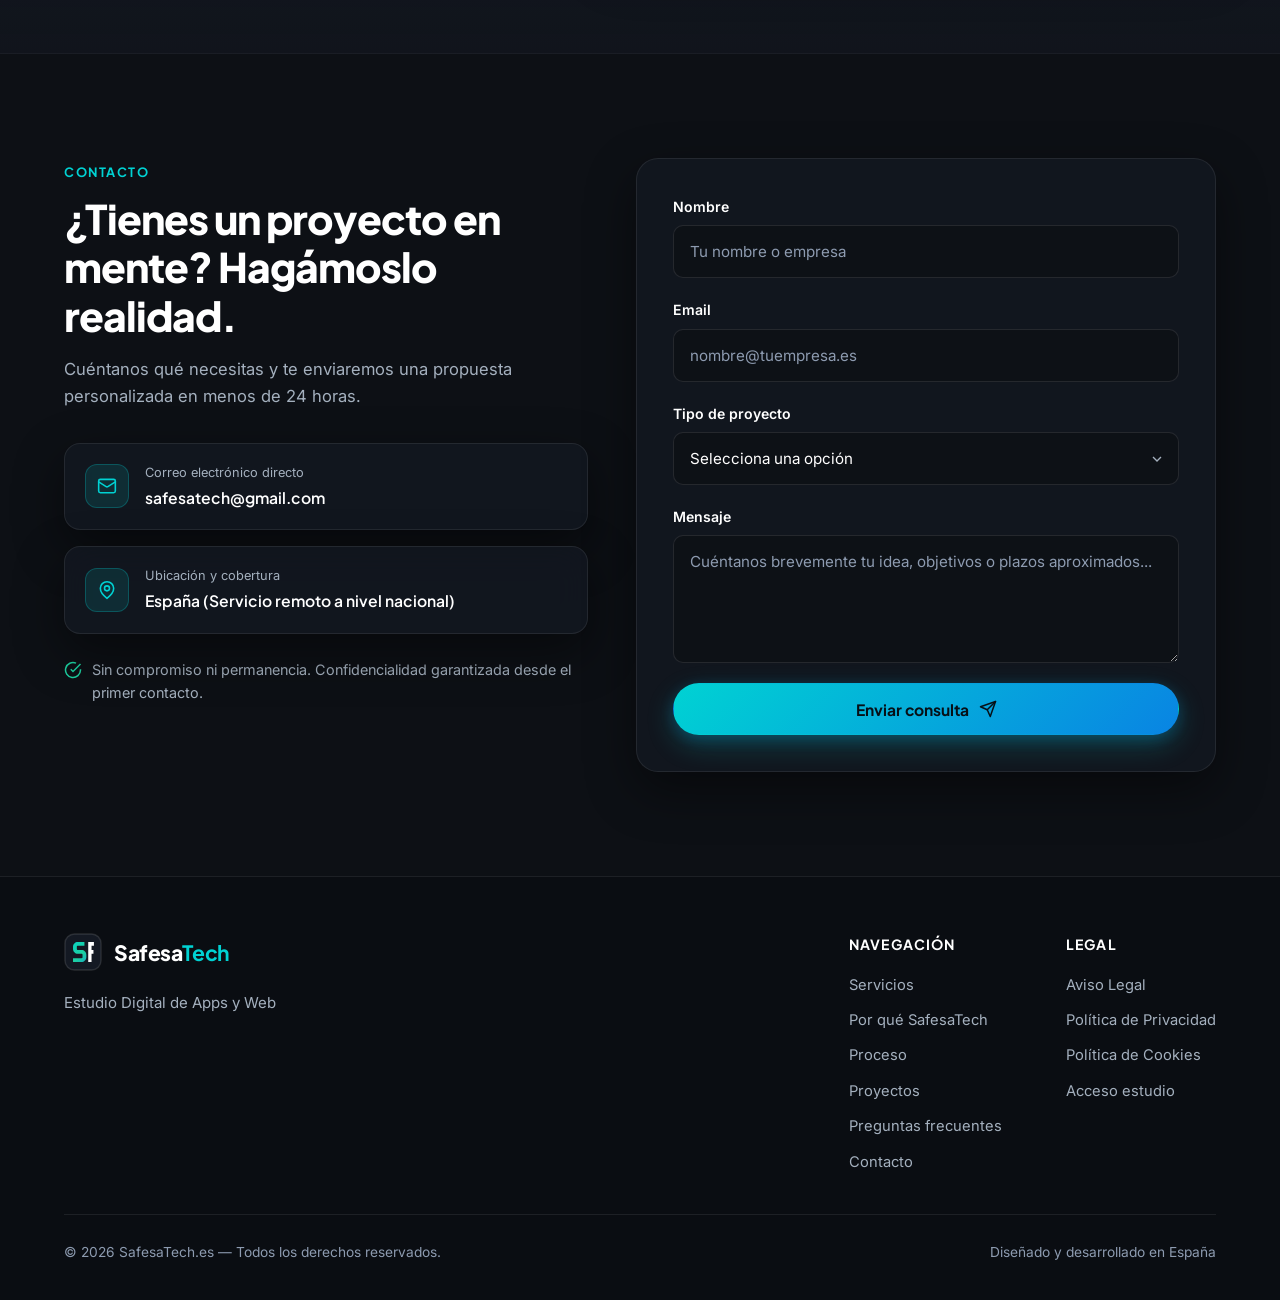
==== commit 7a623b19: "Fix mobile layout overflow, button wrapping and cache-bust CSS/JS" ====
--- a/index.html
+++ b/index.html
@@ -68,7 +68,7 @@
     />
   </noscript>
 
-  <link rel="stylesheet" href="styles.css" />
+  <link rel="stylesheet" href="styles.css?v=20261127c" />
 
   <!-- Datos estructurados Schema.org (SEO avanzado Google) -->
   <script type="application/ld+json">
@@ -819,9 +819,9 @@
         <div class="contact-form-wrap glass-card" data-reveal data-reveal-delay="100">
           <form class="contact-form" id="contact-form" action="api/contact.php" method="POST" novalidate>
             <!-- Campo antispam oculto -->
-            <div class="hp-field" aria-hidden="true">
-              <label for="website">Sitio web</label>
-              <input type="text" id="website" name="website" tabindex="-1" autocomplete="off" />
+            <div class="hp-field" hidden style="display:none !important;" aria-hidden="true">
+              <label for="hp_company_url">Dejar vacío</label>
+              <input type="text" id="hp_company_url" name="hp_company_url" tabindex="-1" autocomplete="new-password" />
             </div>
 
             <div class="form-group">
@@ -969,6 +969,6 @@
     </div>
   </div>
 
-  <script src="script.js" defer></script>
+  <script src="script.js?v=20261127c" defer></script>
 </body>
 </html>
--- a/styles.css
+++ b/styles.css
@@ -49,6 +49,7 @@
   scroll-behavior: smooth;
   scroll-padding-top: calc(var(--nav-height) + 18px);
   background-color: var(--bg-primary);
+  overflow-x: clip;
 }
 
 body {
@@ -60,7 +61,7 @@
   background-color: var(--bg-primary);
   -webkit-font-smoothing: antialiased;
   -moz-osx-font-smoothing: grayscale;
-  overflow-x: hidden;
+  overflow-x: clip;
 }
 
 img,
@@ -444,6 +445,14 @@
   gap: 56px;
 }
 
+.hero__grid > *,
+.mockup-browser__body > *,
+.why-layout > *,
+.contact-layout > *,
+.faq-layout > * {
+  min-width: 0;
+}
+
 .badge {
   display: inline-flex;
   align-items: center;
@@ -469,7 +478,7 @@
 
 .hero__title {
   font-family: var(--font-display);
-  font-size: clamp(2.25rem, 4.3vw, 3.55rem);
+  font-size: clamp(1.92rem, 6.2vw, 3.55rem);
   font-weight: 800;
   line-height: 1.12;
   letter-spacing: -0.03em;
@@ -601,6 +610,10 @@
   border: 1px solid rgba(255, 255, 255, 0.06);
   padding: 4px 12px;
   border-radius: var(--radius-pill);
+  min-width: 0;
+  overflow: hidden;
+  text-overflow: ellipsis;
+  white-space: nowrap;
 }
 
 .mockup-status {
@@ -610,6 +623,8 @@
   font-size: 0.72rem;
   color: var(--turquoise);
   font-weight: 600;
+  flex-shrink: 0;
+  white-space: nowrap;
 }
 
 .status-pulse {
@@ -1922,9 +1937,39 @@
     padding-inline: 18px;
   }
 
+  .section {
+    padding-block: 60px;
+  }
+
+  .section-header {
+    margin-bottom: 36px;
+  }
+
+  .btn {
+    white-space: normal;
+    text-align: center;
+    line-height: 1.25;
+  }
+
+  .btn--lg {
+    padding: 15px 20px;
+    font-size: 0.94rem;
+  }
+
+  .badge {
+    font-size: 0.78rem;
+    padding: 6px 12px;
+    margin-bottom: 18px;
+  }
+
   .hero {
-    padding-top: calc(var(--nav-height) + 40px);
-    padding-bottom: 72px;
+    padding-top: calc(var(--nav-height) + 28px);
+    padding-bottom: 58px;
+  }
+
+  .hero__subtitle {
+    font-size: 0.98rem;
+    margin-bottom: 26px;
   }
 
   .hero__actions .btn {
@@ -1936,36 +1981,94 @@
   }
 
   .hero__trust {
-    gap: 18px 28px;
+    gap: 16px 24px;
+    padding-top: 20px;
   }
 
   .hero-stage {
-    padding: 0 0 24px;
+    padding: 0 0 12px;
+  }
+
+  .mockup-browser__bar {
+    padding: 10px 12px;
+    gap: 8px;
+  }
+
+  .mockup-status {
+    display: none;
+  }
+
+  .mockup-browser__body {
+    grid-template-columns: 1fr;
+    padding: 14px;
+  }
+
+  .mockup-sidebar {
+    display: none;
   }
 
   .mockup-main {
     padding-right: 0;
   }
 
+  .mockup-kpi__val {
+    font-size: 1.08rem;
+  }
+
   .mockup-phone {
     display: none;
   }
 
   .mockup-float {
     position: static;
-    margin-top: 14px;
+    margin-top: 12px;
+  }
+
+  .service-card,
+  .process-step {
+    padding: 24px 20px;
+  }
+
+  .why-card {
+    padding: 20px 18px;
+  }
+
+  .project-card__body {
+    padding: 20px;
+  }
+
+  .faq-item__q {
+    padding: 18px;
+    font-size: 0.96rem;
+  }
+
+  .faq-item__a {
+    padding: 0 18px 18px;
   }
 
   .process-grid {
     grid-template-columns: 1fr;
   }
 
+  .contact-detail {
+    padding: 16px;
+  }
+
+  .contact-detail > div {
+    min-width: 0;
+  }
+
+  .contact-detail__value {
+    overflow-wrap: anywhere;
+  }
+
   .contact-form-wrap {
-    padding: 24px 20px;
+    padding: 22px 18px;
   }
 
   .footer__links-group {
-    gap: 40px;
+    flex-wrap: wrap;
+    gap: 28px 40px;
   }
 
   .footer__bottom {
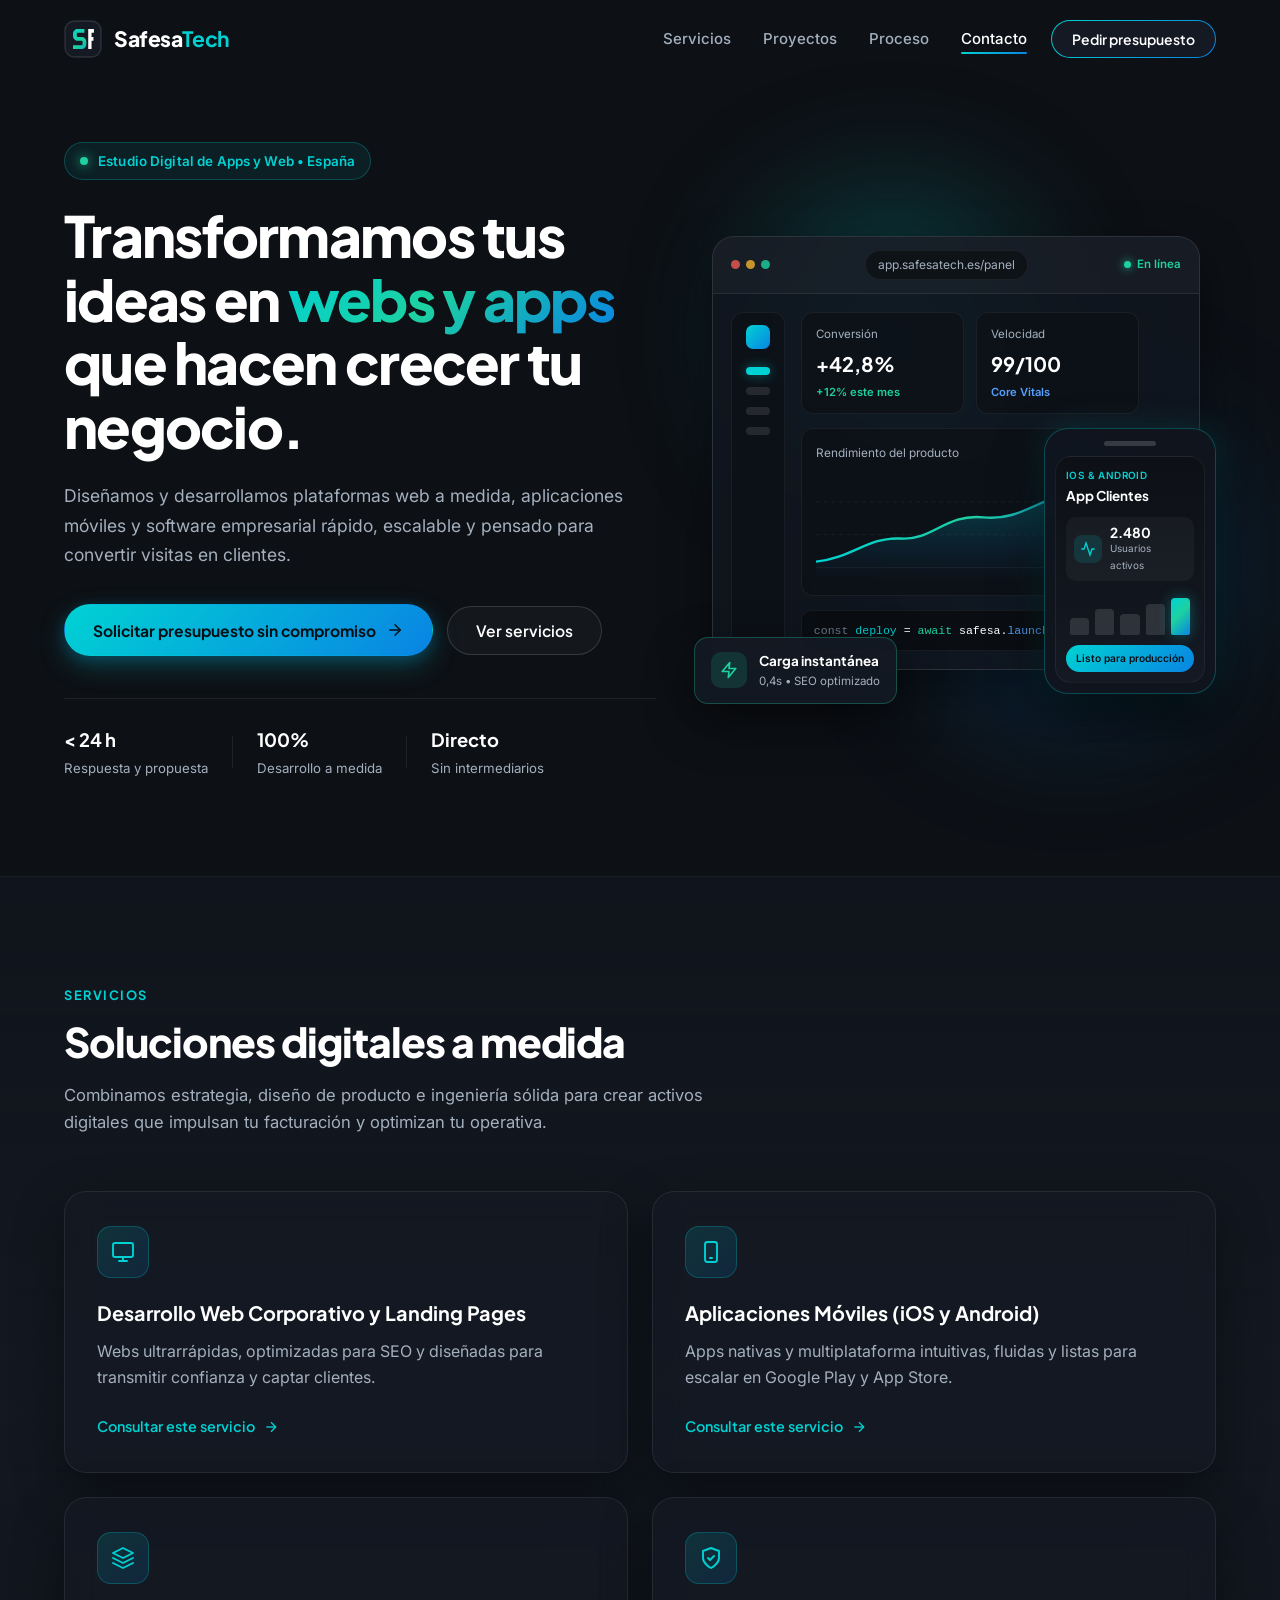
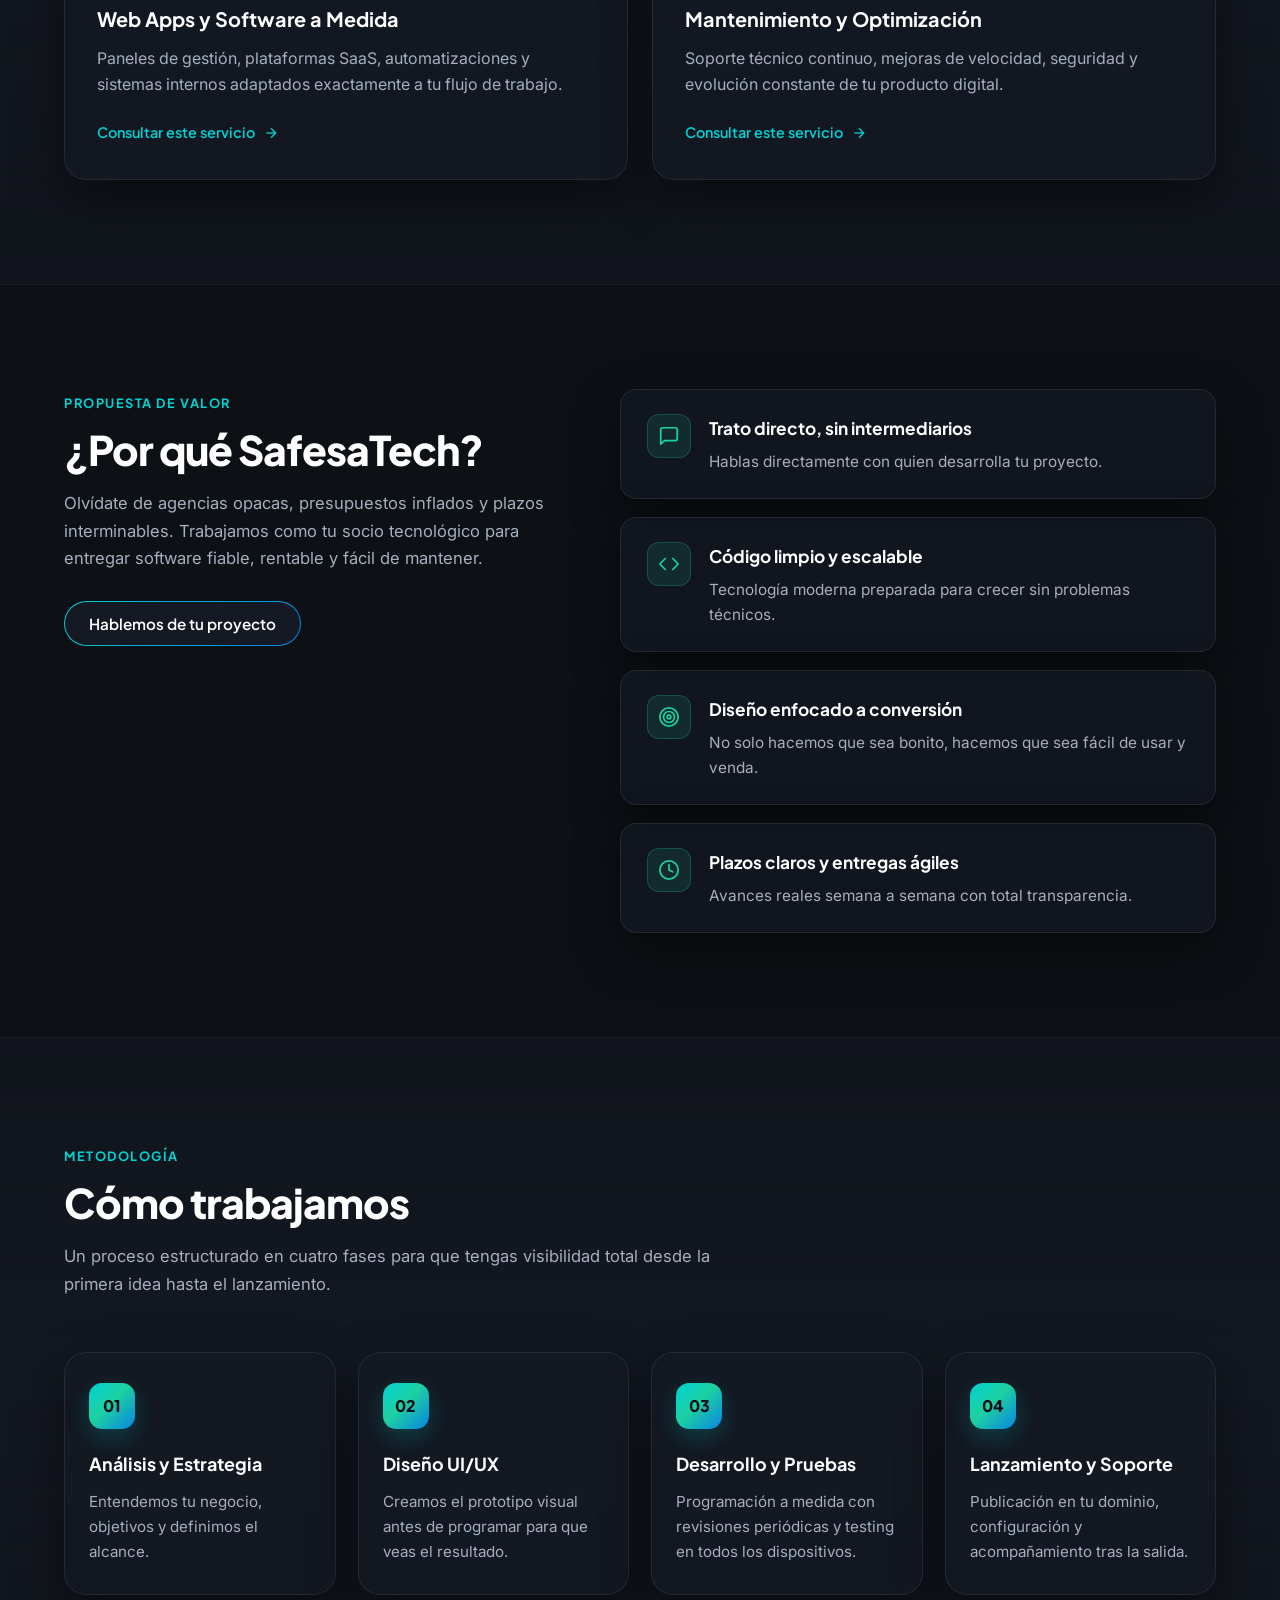
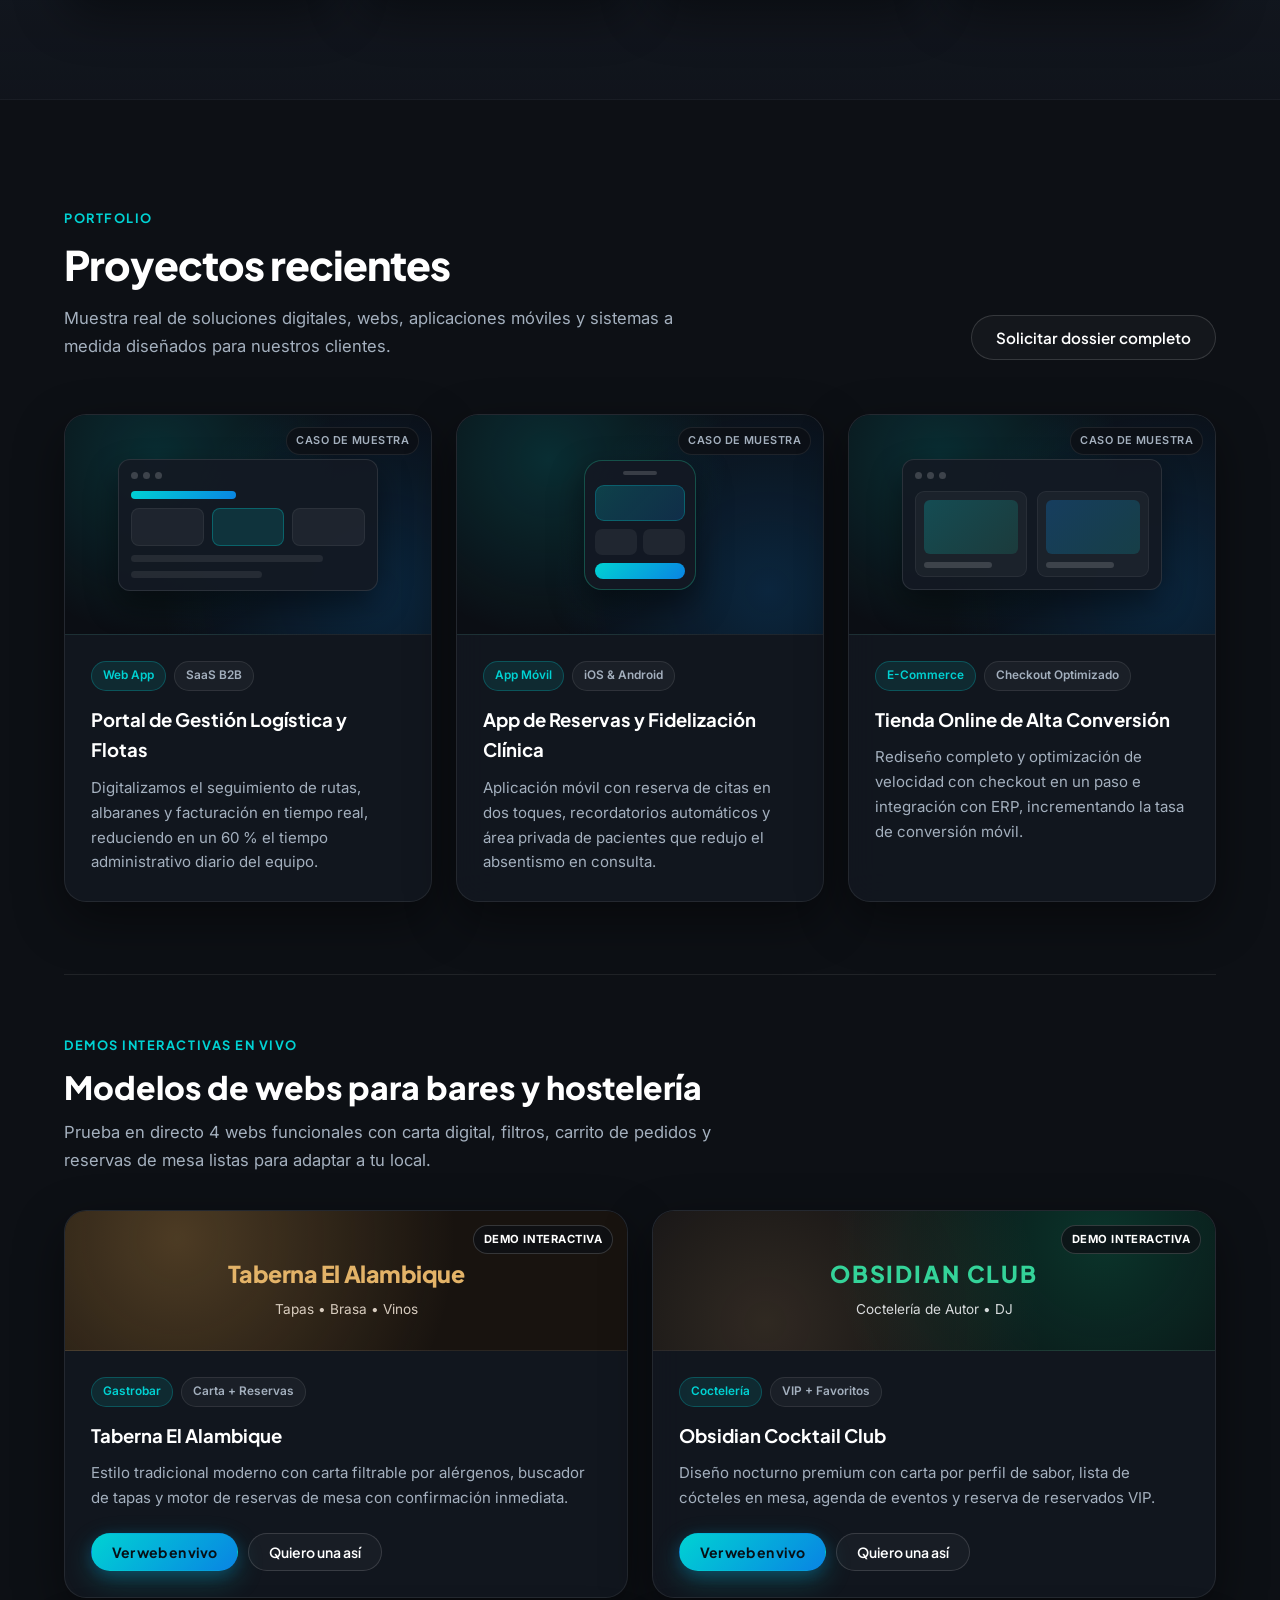
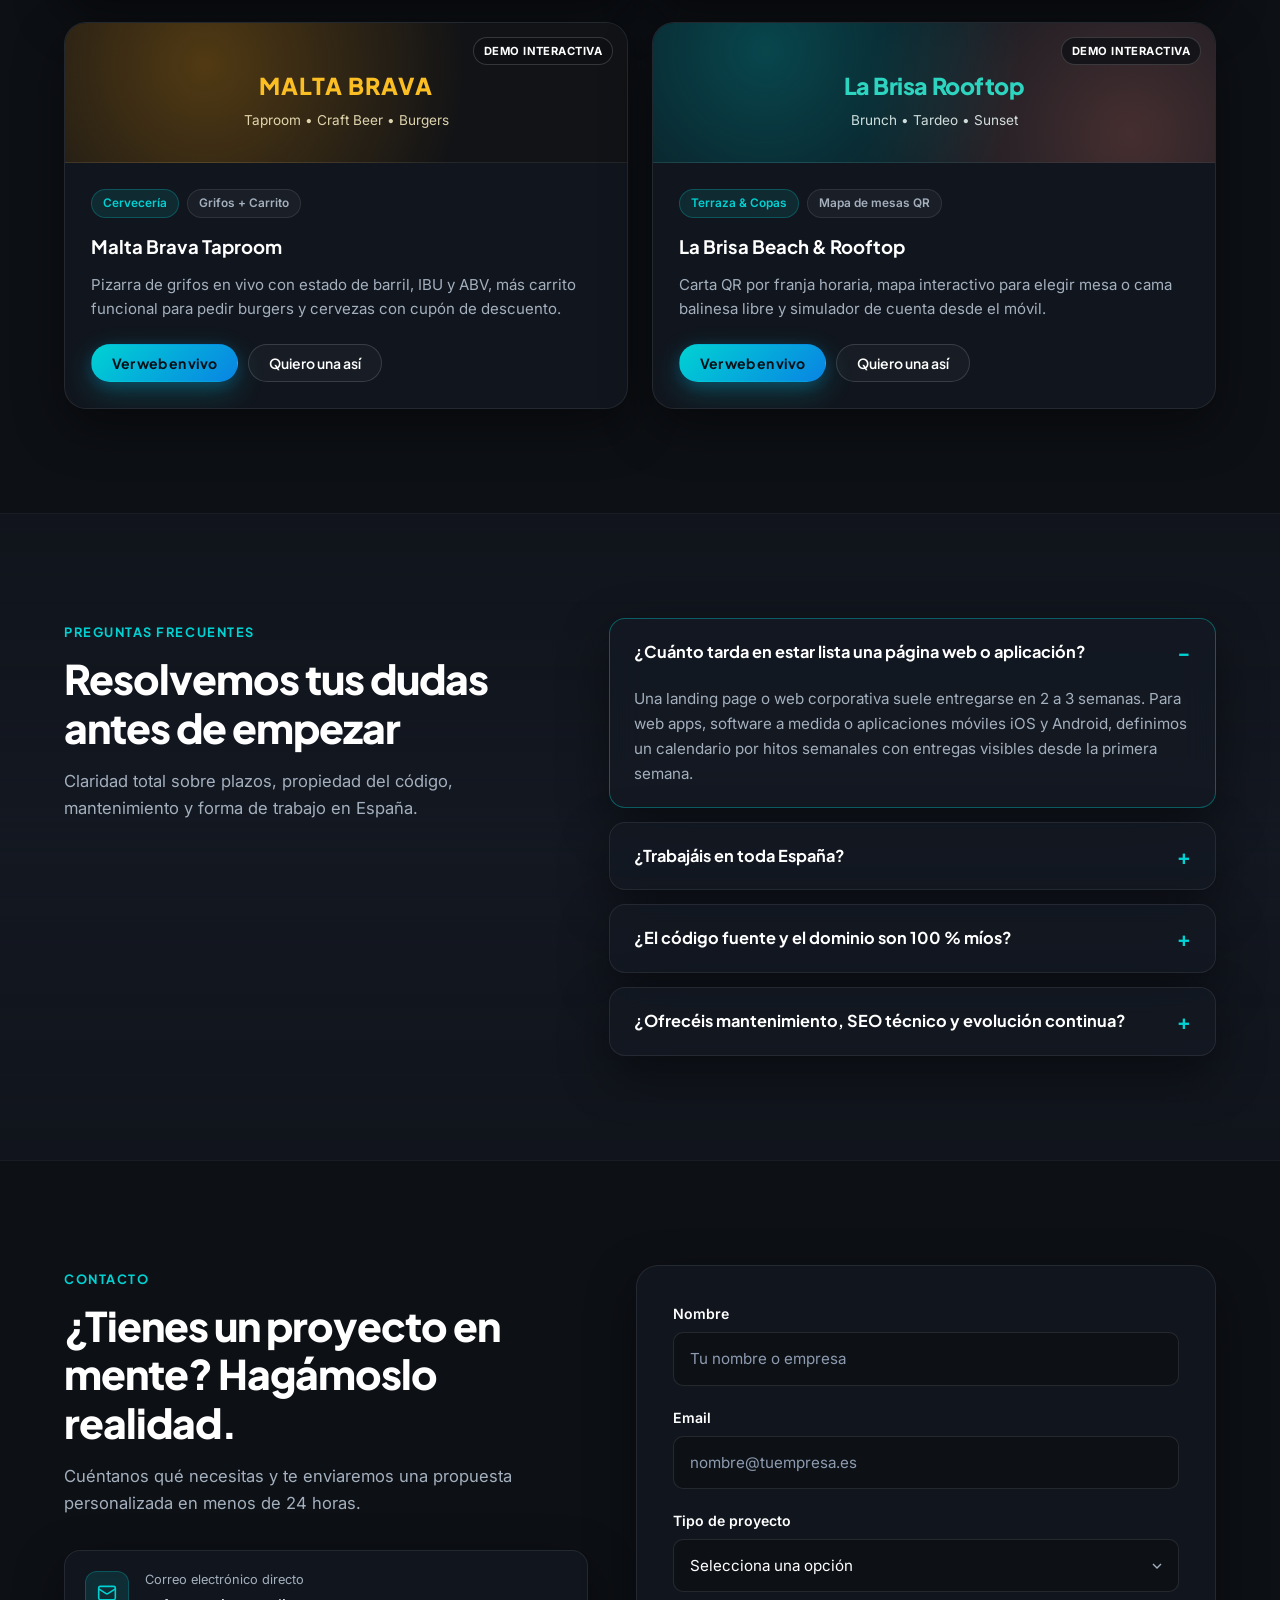
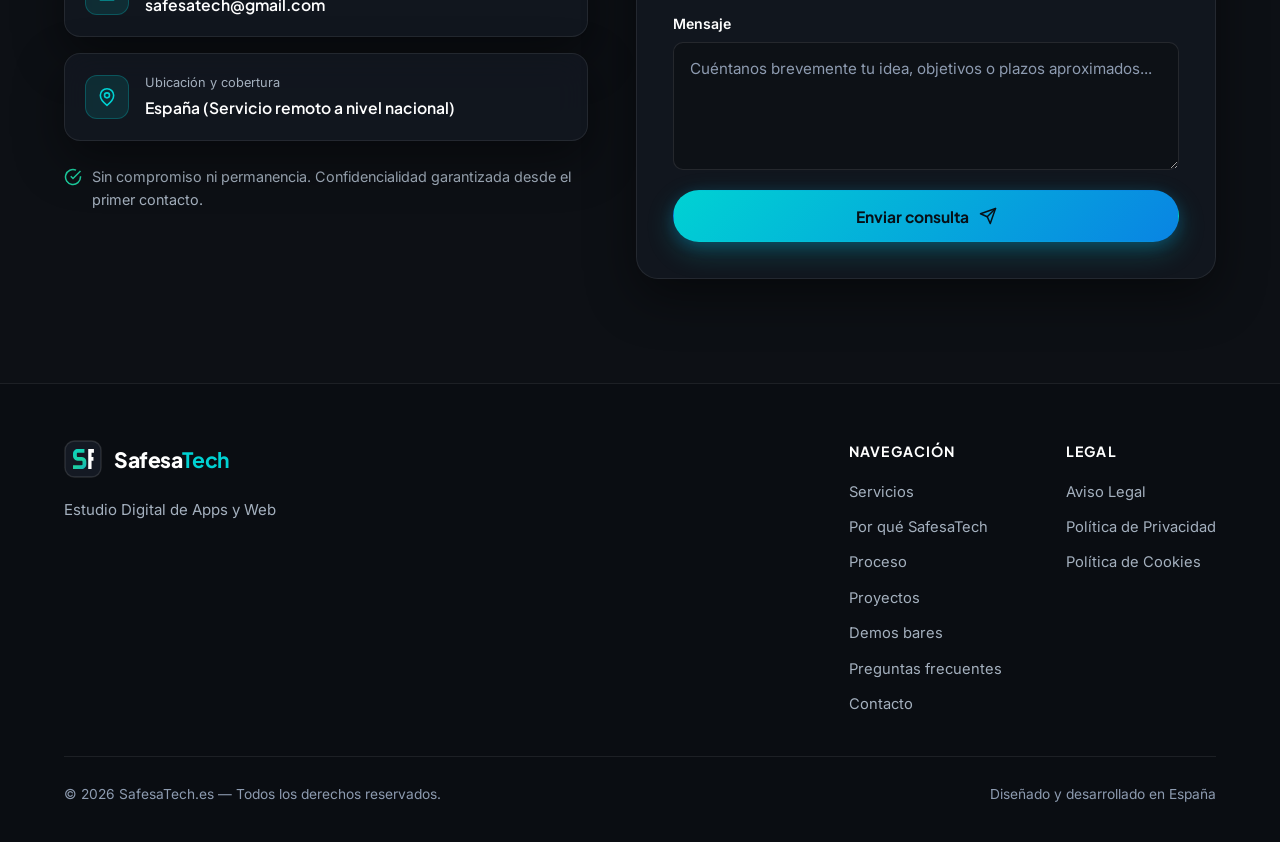
==== commit c7bdf80b: "Add Google Tag GTM-T883SM5G, harden admin, add 404 page and 4 functional bar demos" ====
--- a/index.html
+++ b/index.html
@@ -1,6 +1,13 @@
 <!DOCTYPE html>
 <html lang="es-ES">
 <head>
+  <!-- Google Tag / Tag Manager (GTM-T883SM5G) -->
+  <script async src="https://www.googletagmanager.com/gtm.js?id=GTM-T883SM5G"></script>
+  <script>
+    window.dataLayer = window.dataLayer || [];
+    function gtag(){dataLayer.push(arguments);}
+    gtag('js', new Date());
+  </script>
   <meta charset="UTF-8" />
   <meta name="viewport" content="width=device-width, initial-scale=1.0" />
   <title>SafesaTech — Desarrollo Web, Apps Móviles y Software a Medida en España</title>
@@ -41,15 +48,12 @@
   />
   <meta name="twitter:image" content="https://safesatech.es/og-image.png" />
 
-  <!-- Iconos y PWA Manifest -->
+  <!-- Iconos y PWA Manifest (compatibilidad total con Google Search Favicon) -->
+  <link rel="icon" href="/favicon.ico" sizes="48x48" />
   <link rel="icon" type="image/png" sizes="48x48" href="/favicon-48.png" />
   <link rel="icon" type="image/png" sizes="192x192" href="/favicon-192.png" />
+  <link rel="icon" type="image/svg+xml" href="/favicon.svg" />
   <link rel="apple-touch-icon" sizes="180x180" href="/apple-touch-icon.png" />
-  <link
-    rel="icon"
-    type="image/svg+xml"
-    href="data:image/svg+xml,%3Csvg xmlns='http://www.w3.org/2000/svg' viewBox='0 0 40 40'%3E%3Cdefs%3E%3ClinearGradient id='g' x1='0' y1='0' x2='1' y2='1'%3E%3Cstop offset='0%25' stop-color='%2300D2D3'/%3E%3Cstop offset='50%25' stop-color='%231DD1A1'/%3E%3Cstop offset='100%25' stop-color='%230984E3'/%3E%3C/linearGradient%3E%3C/defs%3E%3Crect width='40' height='40' rx='10' fill='%23141923'/%3E%3Cpath d='M10 14.5C10 12 12 10 14.5 10H22V14H14.5C14.2 14 14 14.2 14 14.5V16.5C14 16.8 14.2 17 14.5 17H19.5C22 17 24 19 24 21.5V25.5C24 28 22 30 19.5 30H10V26H19.5C19.8 26 20 25.8 20 25.5V21.5C20 21.2 19.8 21 19.5 21H14.5C12 21 10 19 10 16.5V14.5Z' fill='url(%23g)'/%3E%3Cpath d='M25 10H31V14H28V18H30.5V22H28V30H25V10Z' fill='%23FFFFFF'/%3E%3C/svg%3E"
-  />
   <link rel="manifest" href="/site.webmanifest" />
 
   <!-- Tipografía no bloqueante para optimizar PageSpeed Mobile (LCP/FCP) -->
@@ -68,7 +72,7 @@
     />
   </noscript>
 
-  <link rel="stylesheet" href="styles.css?v=20261127c" />
+  <link rel="stylesheet" href="styles.css?v=20261127d" />
 
   <!-- Datos estructurados Schema.org (SEO avanzado Google) -->
   <script type="application/ld+json">
@@ -722,6 +726,113 @@
             </div>
           </article>
         </div>
+
+        <!-- Demos interactivas reales de webs para bares y hostelería -->
+        <div class="demos-showcase" id="demos-bares">
+          <div class="demos-showcase__header" data-reveal>
+            <div>
+              <span class="section-eyebrow">Demos interactivas en vivo</span>
+              <h3 class="demos-showcase__title">Modelos de webs para bares y hostelería</h3>
+              <p class="section-desc">
+                Prueba en directo 4 webs funcionales con carta digital, filtros, carrito de pedidos y reservas de mesa listas para adaptar a tu local.
+              </p>
+            </div>
+          </div>
+
+          <div class="demos-grid">
+            <!-- Demo 1 -->
+            <article class="demo-card glass-card" data-reveal>
+              <div class="demo-card__preview demo-preview--alambique" aria-hidden="true">
+                <span class="demo-badge-live">Demo interactiva</span>
+                <div class="demo-preview__brand">Taberna El Alambique</div>
+                <div class="demo-preview__sub">Tapas • Brasa • Vinos</div>
+              </div>
+              <div class="demo-card__body">
+                <div class="project-tags">
+                  <span class="tag">Gastrobar</span>
+                  <span class="tag tag--secondary">Carta + Reservas</span>
+                </div>
+                <h4 class="project-card__title">Taberna El Alambique</h4>
+                <p class="project-card__desc">
+                  Estilo tradicional moderno con carta filtrable por alérgenos, buscador de tapas y motor de reservas de mesa con confirmación inmediata.
+                </p>
+                <div class="demo-card__actions">
+                  <a href="demos/taberna-el-alambique.html" class="btn btn--primary btn--sm">Ver web en vivo</a>
+                  <a href="#contacto" class="btn btn--ghost btn--sm" data-service-select="Página Web">Quiero una así</a>
+                </div>
+              </div>
+            </article>
+
+            <!-- Demo 2 -->
+            <article class="demo-card glass-card" data-reveal data-reveal-delay="80">
+              <div class="demo-card__preview demo-preview--obsidian" aria-hidden="true">
+                <span class="demo-badge-live">Demo interactiva</span>
+                <div class="demo-preview__brand">OBSIDIAN CLUB</div>
+                <div class="demo-preview__sub">Coctelería de Autor • DJ</div>
+              </div>
+              <div class="demo-card__body">
+                <div class="project-tags">
+                  <span class="tag">Coctelería</span>
+                  <span class="tag tag--secondary">VIP + Favoritos</span>
+                </div>
+                <h4 class="project-card__title">Obsidian Cocktail Club</h4>
+                <p class="project-card__desc">
+                  Diseño nocturno premium con carta por perfil de sabor, lista de cócteles en mesa, agenda de eventos y reserva de reservados VIP.
+                </p>
+                <div class="demo-card__actions">
+                  <a href="demos/cocteleria-obsidian.html" class="btn btn--primary btn--sm">Ver web en vivo</a>
+                  <a href="#contacto" class="btn btn--ghost btn--sm" data-service-select="Página Web">Quiero una así</a>
+                </div>
+              </div>
+            </article>
+
+            <!-- Demo 3 -->
+            <article class="demo-card glass-card" data-reveal data-reveal-delay="160">
+              <div class="demo-card__preview demo-preview--malta" aria-hidden="true">
+                <span class="demo-badge-live">Demo interactiva</span>
+                <div class="demo-preview__brand">MALTA BRAVA</div>
+                <div class="demo-preview__sub">Taproom • Craft Beer • Burgers</div>
+              </div>
+              <div class="demo-card__body">
+                <div class="project-tags">
+                  <span class="tag">Cervecería</span>
+                  <span class="tag tag--secondary">Grifos + Carrito</span>
+                </div>
+                <h4 class="project-card__title">Malta Brava Taproom</h4>
+                <p class="project-card__desc">
+                  Pizarra de grifos en vivo con estado de barril, IBU y ABV, más carrito funcional para pedir burgers y cervezas con cupón de descuento.
+                </p>
+                <div class="demo-card__actions">
+                  <a href="demos/cerveceria-malta-brava.html" class="btn btn--primary btn--sm">Ver web en vivo</a>
+                  <a href="#contacto" class="btn btn--ghost btn--sm" data-service-select="Página Web">Quiero una así</a>
+                </div>
+              </div>
+            </article>
+
+            <!-- Demo 4 -->
+            <article class="demo-card glass-card" data-reveal data-reveal-delay="240">
+              <div class="demo-card__preview demo-preview--brisa" aria-hidden="true">
+                <span class="demo-badge-live">Demo interactiva</span>
+                <div class="demo-preview__brand">La Brisa Rooftop</div>
+                <div class="demo-preview__sub">Brunch • Tardeo • Sunset</div>
+              </div>
+              <div class="demo-card__body">
+                <div class="project-tags">
+                  <span class="tag">Terraza &amp; Copas</span>
+                  <span class="tag tag--secondary">Mapa de mesas QR</span>
+                </div>
+                <h4 class="project-card__title">La Brisa Beach &amp; Rooftop</h4>
+                <p class="project-card__desc">
+                  Carta QR por franja horaria, mapa interactivo para elegir mesa o cama balinesa libre y simulador de cuenta desde el móvil.
+                </p>
+                <div class="demo-card__actions">
+                  <a href="demos/rooftop-la-brisa.html" class="btn btn--primary btn--sm">Ver web en vivo</a>
+                  <a href="#contacto" class="btn btn--ghost btn--sm" data-service-select="Página Web">Quiero una así</a>
+                </div>
+              </div>
+            </article>
+          </div>
+        </div>
       </div>
     </section>
 
@@ -928,6 +1039,7 @@
               <li><a href="#ventajas">Por qué SafesaTech</a></li>
               <li><a href="#proceso">Proceso</a></li>
               <li><a href="#proyectos">Proyectos</a></li>
+              <li><a href="#demos-bares">Demos bares</a></li>
               <li><a href="#faq">Preguntas frecuentes</a></li>
               <li><a href="#contacto">Contacto</a></li>
             </ul>
@@ -939,7 +1051,6 @@
               <li><button type="button" class="footer__legal-btn" data-legal="aviso">Aviso Legal</button></li>
               <li><button type="button" class="footer__legal-btn" data-legal="privacidad">Política de Privacidad</button></li>
               <li><button type="button" class="footer__legal-btn" data-legal="cookies">Política de Cookies</button></li>
-              <li><a href="/admin.php">Acceso estudio</a></li>
             </ul>
           </div>
         </div>
@@ -969,6 +1080,6 @@
     </div>
   </div>
 
-  <script src="script.js?v=20261127c" defer></script>
+  <script src="script.js?v=20261127d" defer></script>
 </body>
 </html>
--- a/styles.css
+++ b/styles.css
@@ -1418,6 +1418,159 @@
 }
 
 /* ==========================================================================
+   DEMOS DE WEBS PARA BARES
+   ========================================================================== */
+.demos-showcase {
+  margin-top: 72px;
+  padding-top: 56px;
+  border-top: 1px solid var(--border-subtle);
+}
+
+.demos-showcase__header {
+  max-width: 680px;
+  margin-bottom: 36px;
+}
+
+.demos-showcase__title {
+  font-family: var(--font-display);
+  font-size: clamp(1.45rem, 2.5vw, 2rem);
+  font-weight: 800;
+  line-height: 1.22;
+  margin: 0 0 12px;
+}
+
+.demos-grid {
+  display: grid;
+  grid-template-columns: repeat(2, minmax(0, 1fr));
+  gap: 24px;
+}
+
+.demo-card {
+  display: flex;
+  flex-direction: column;
+  border-radius: var(--radius-lg);
+  overflow: hidden;
+  transition: transform var(--transition), border-color var(--transition), box-shadow var(--transition);
+}
+
+.demo-card:hover {
+  transform: translateY(-5px);
+  border-color: var(--border-hover);
+  box-shadow: var(--shadow-card), var(--shadow-glow);
+}
+
+.demo-card__preview {
+  position: relative;
+  padding: 44px 24px 30px;
+  text-align: center;
+  border-bottom: 1px solid var(--border-subtle);
+}
+
+.demo-badge-live {
+  position: absolute;
+  top: 14px;
+  right: 14px;
+  font-size: 0.7rem;
+  font-weight: 700;
+  letter-spacing: 0.04em;
+  text-transform: uppercase;
+  padding: 4px 10px;
+  border-radius: var(--radius-pill);
+  background: rgba(13, 16, 21, 0.78);
+  border: 1px solid rgba(255, 255, 255, 0.16);
+  color: #FFFFFF;
+}
+
+.demo-preview__brand {
+  font-family: var(--font-display);
+  font-size: 1.45rem;
+  font-weight: 800;
+  letter-spacing: -0.02em;
+  margin-bottom: 4px;
+}
+
+.demo-preview__sub {
+  font-size: 0.85rem;
+  opacity: 0.85;
+}
+
+.demo-preview--alambique {
+  background: radial-gradient(circle at 20% 20%, rgba(212, 163, 89, 0.28), transparent 60%), #18130F;
+  color: #F7EBDD;
+}
+
+.demo-preview--alambique .demo-preview__brand {
+  color: #E3B368;
+}
+
+.demo-preview--obsidian {
+  background: radial-gradient(circle at 80% 20%, rgba(16, 185, 129, 0.24), transparent 58%),
+              radial-gradient(circle at 20% 80%, rgba(226, 183, 120, 0.18), transparent 60%),
+              #090A0F;
+  color: #F8FAFC;
+}
+
+.demo-preview--obsidian .demo-preview__brand {
+  letter-spacing: 0.08em;
+  color: #34D399;
+}
+
+.demo-preview--malta {
+  background: radial-gradient(circle at 25% 30%, rgba(245, 158, 11, 0.28), transparent 60%), #121316;
+  color: #FEF3C7;
+}
+
+.demo-preview--malta .demo-preview__brand {
+  color: #FBBF24;
+  letter-spacing: 0.04em;
+}
+
+.demo-preview--brisa {
+  background: radial-gradient(circle at 20% 20%, rgba(0, 210, 211, 0.26), transparent 55%),
+              radial-gradient(circle at 85% 80%, rgba(255, 126, 103, 0.24), transparent 55%),
+              #0B151E;
+  color: #F0FDFA;
+}
+
+.demo-preview--brisa .demo-preview__brand {
+  color: #2DD4BF;
+}
+
+.demo-card__body {
+  padding: 26px;
+  display: flex;
+  flex-direction: column;
+  flex: 1;
+}
+
+.demo-card__body .project-card__desc {
+  margin-bottom: 22px;
+  flex: 1;
+}
+
+.demo-card__actions {
+  display: flex;
+  flex-wrap: wrap;
+  gap: 10px;
+}
+
+@media (max-width: 820px) {
+  .demos-grid {
+    grid-template-columns: 1fr;
+  }
+}
+
+@media (max-width: 600px) {
+  .demo-card__body {
+    padding: 20px;
+  }
+
+  .demo-card__actions .btn {
+    width: 100%;
+  }
+}
+
+/* ==========================================================================
    FAQ
    ========================================================================== */
 .faq-layout {
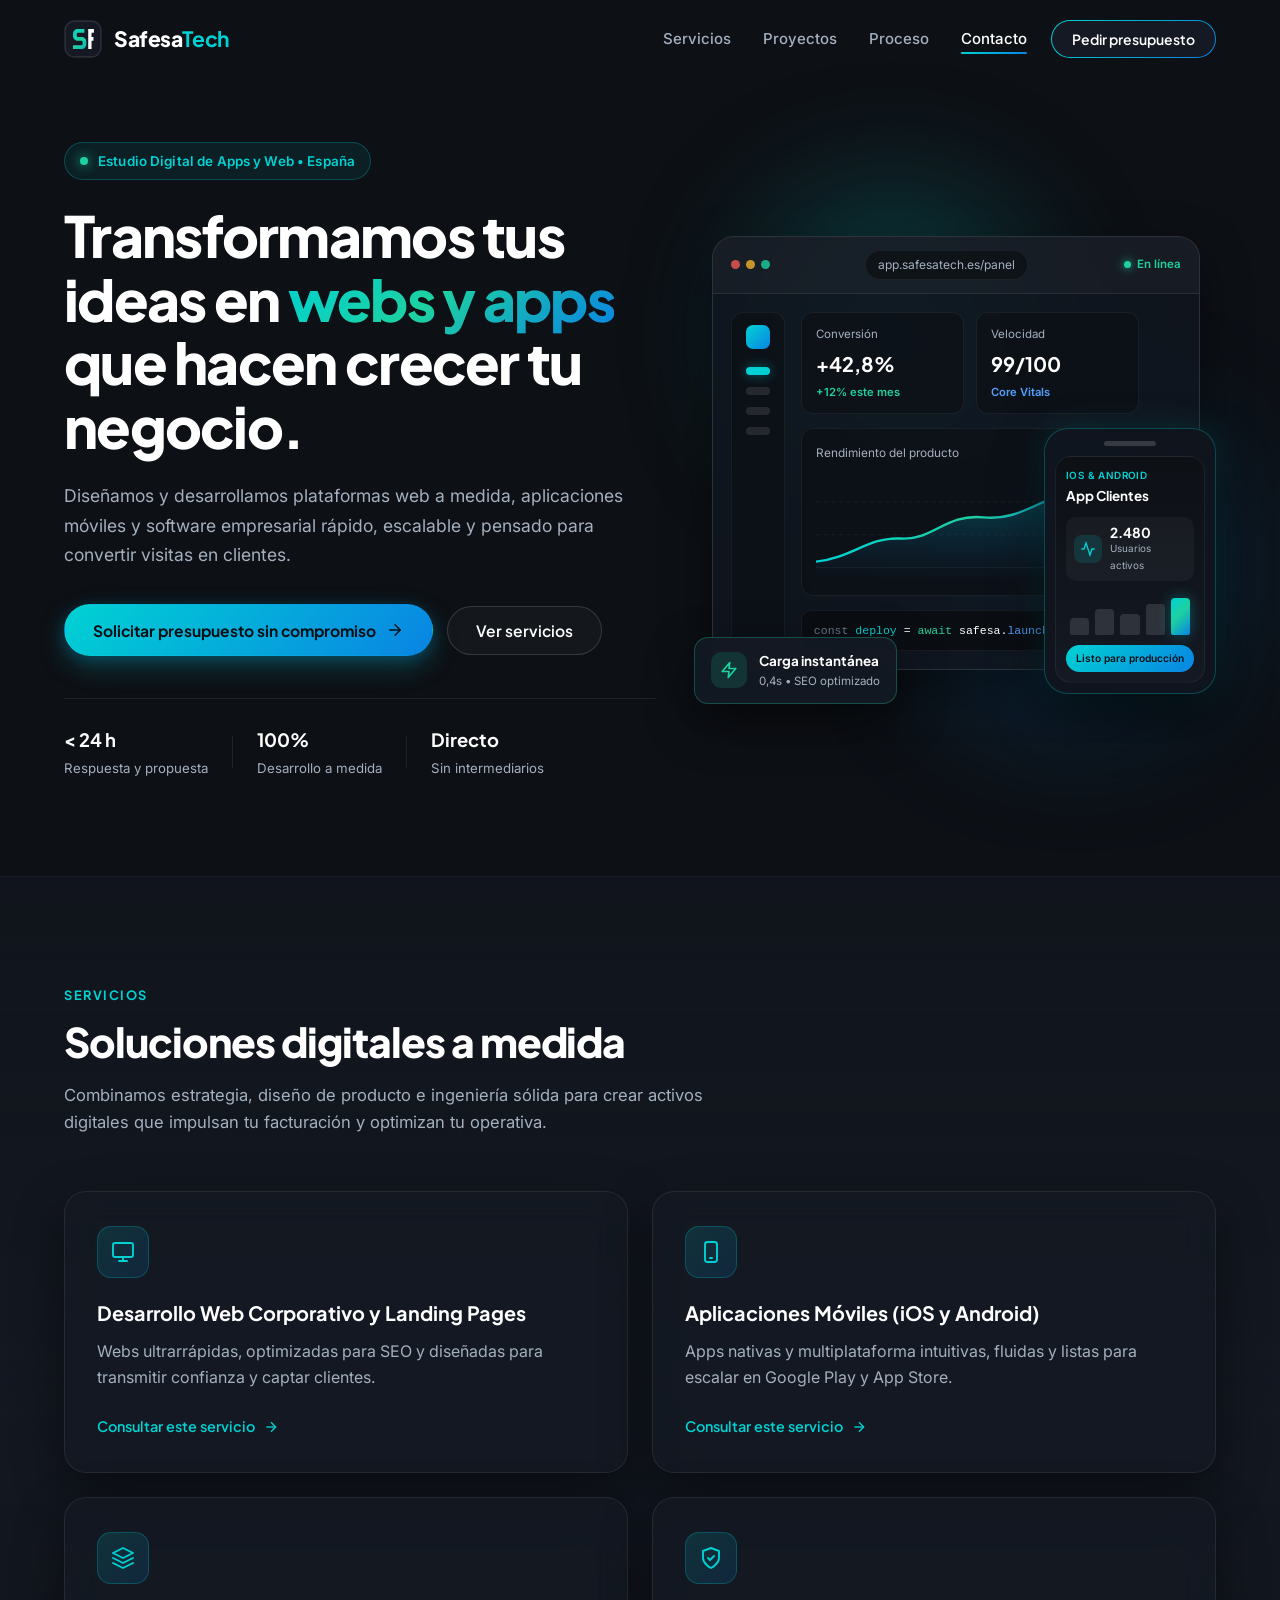
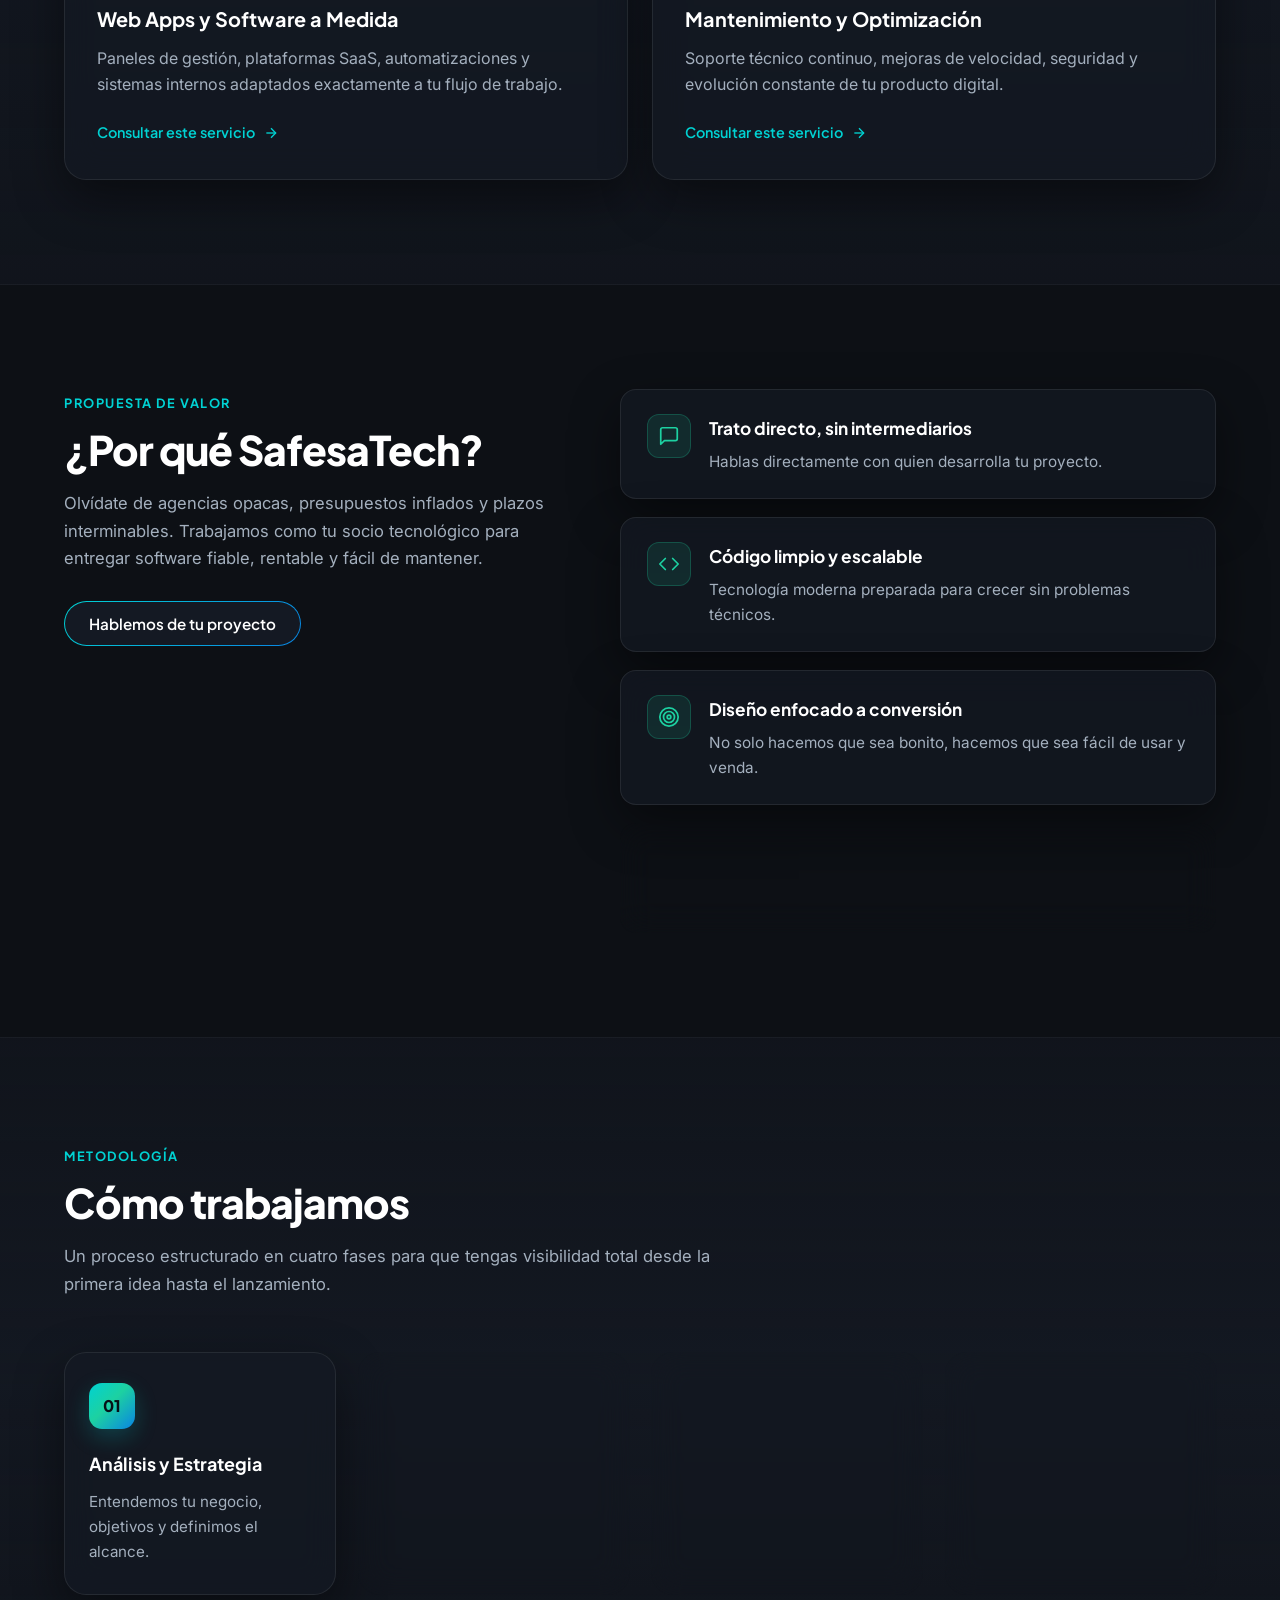
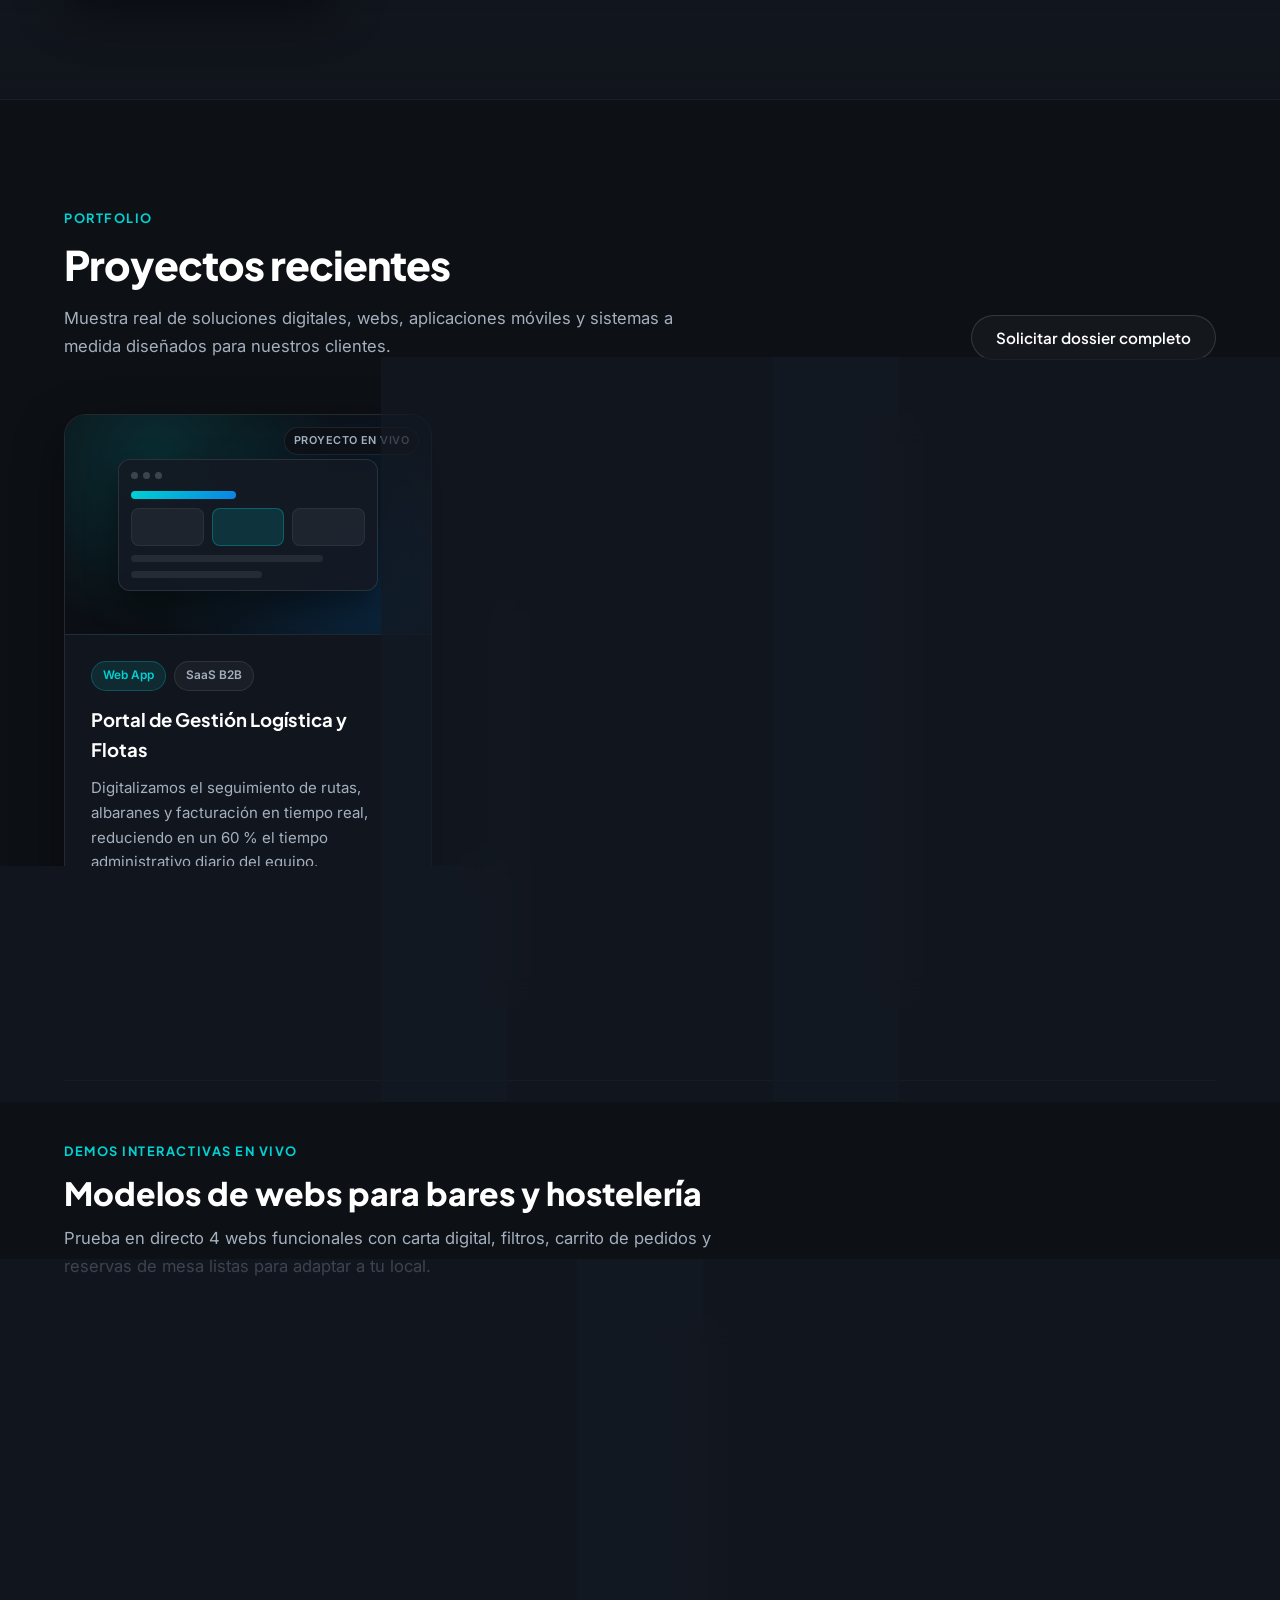
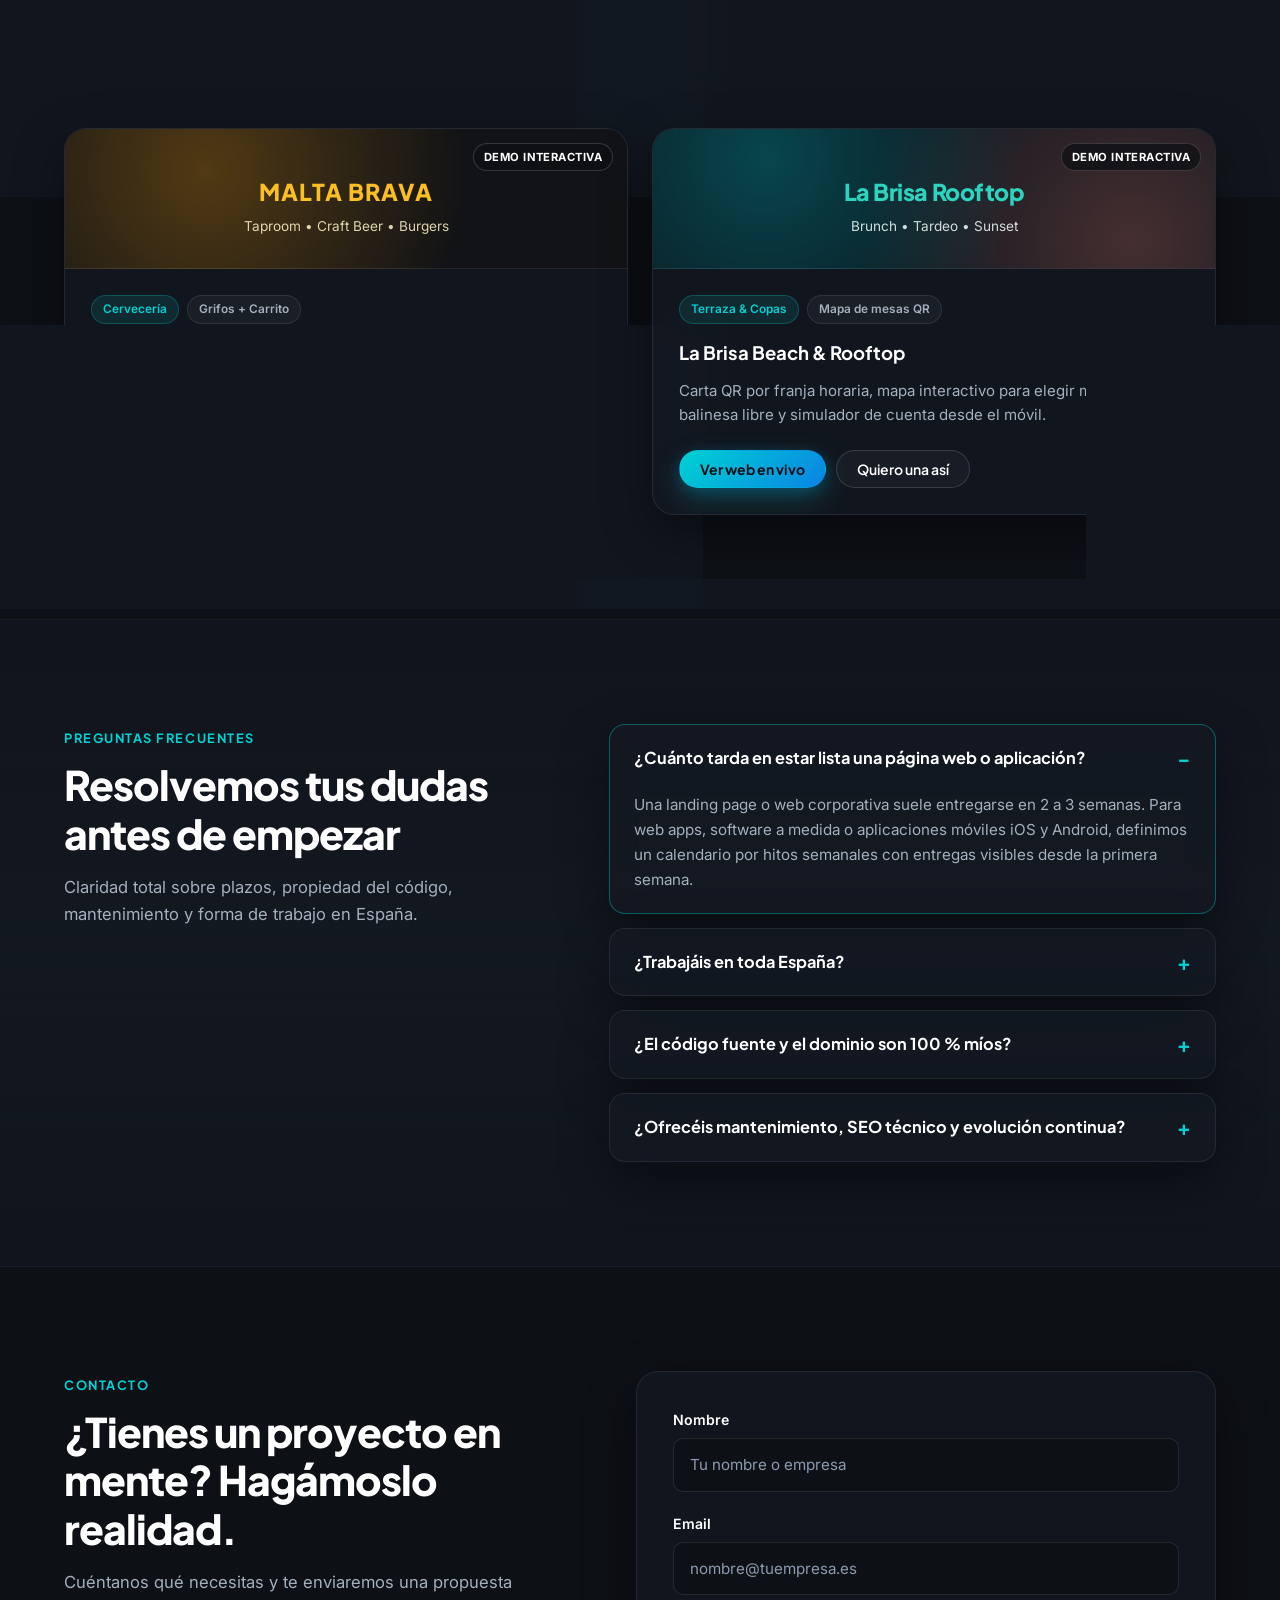
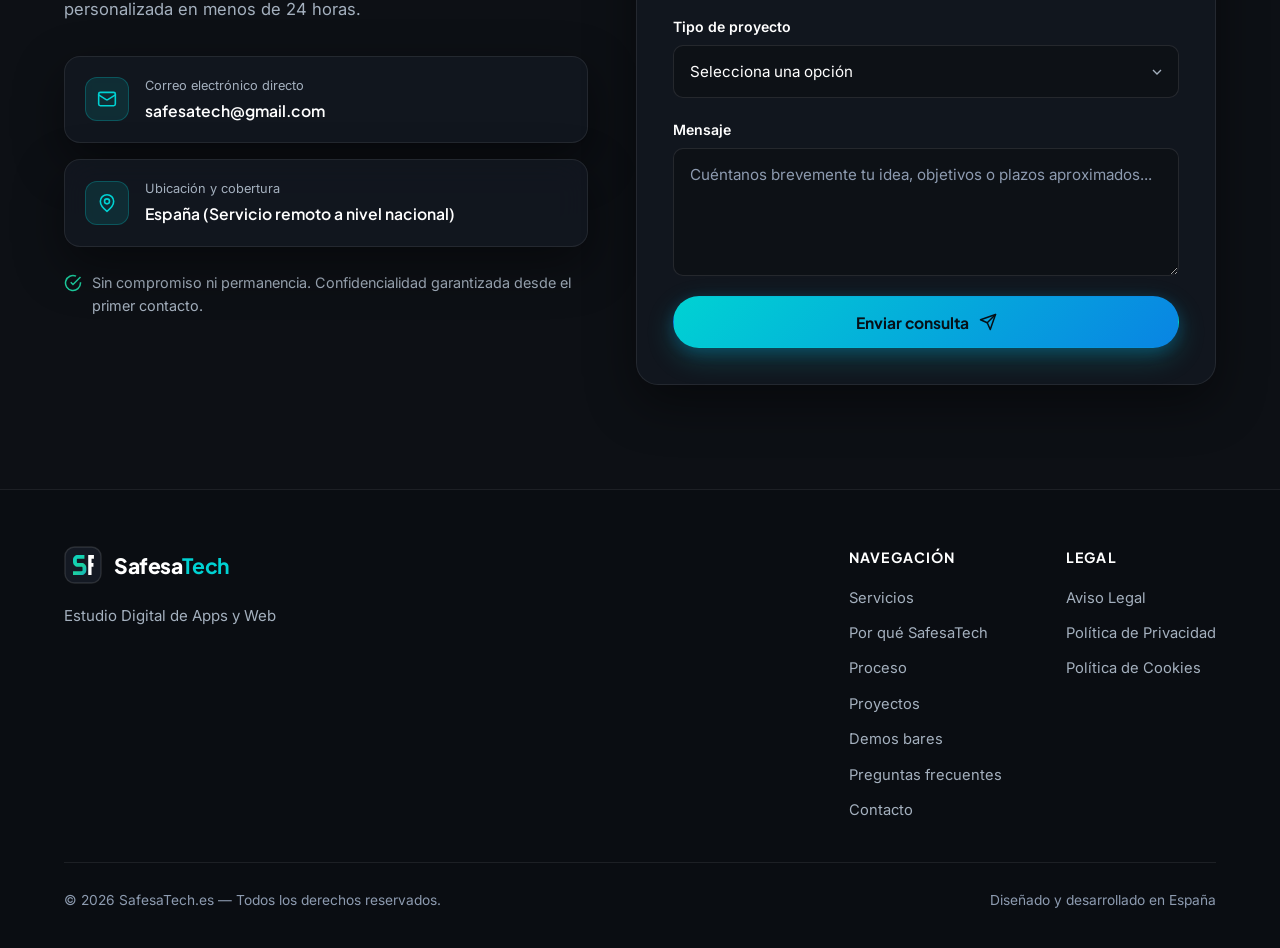
==== commit 860061e0: "Build interactive demos for Logistics SaaS, Clinic Mobile App and E-Commerce" ====
--- a/index.html
+++ b/index.html
@@ -72,7 +72,7 @@
     />
   </noscript>
 
-  <link rel="stylesheet" href="styles.css?v=20261127d" />
+  <link rel="stylesheet" href="styles.css?v=20261127e" />
 
   <!-- Datos estructurados Schema.org (SEO avanzado Google) -->
   <script type="application/ld+json">
@@ -655,7 +655,7 @@
                   <div class="ui-line ui-line--short"></div>
                 </div>
               </div>
-              <span class="project-media__placeholder-tag">Caso de muestra</span>
+              <span class="project-media__placeholder-tag">Proyecto en vivo</span>
             </div>
             <div class="project-card__body">
               <div class="project-tags">
@@ -666,6 +666,10 @@
               <p class="project-card__desc">
                 Digitalizamos el seguimiento de rutas, albaranes y facturación en tiempo real, reduciendo en un 60 % el tiempo administrativo diario del equipo.
               </p>
+              <div class="demo-card__actions">
+                <a href="demos/portal-logistica-flotas.html" class="btn btn--primary btn--sm">Probar proyecto en vivo</a>
+                <a href="#contacto" class="btn btn--ghost btn--sm" data-service-select="Software a medida">Quiero uno así</a>
+              </div>
             </div>
           </article>
 
@@ -680,7 +684,7 @@
                 </div>
                 <div class="mini-card-btn"></div>
               </div>
-              <span class="project-media__placeholder-tag">Caso de muestra</span>
+              <span class="project-media__placeholder-tag">Proyecto en vivo</span>
             </div>
             <div class="project-card__body">
               <div class="project-tags">
@@ -691,6 +695,10 @@
               <p class="project-card__desc">
                 Aplicación móvil con reserva de citas en dos toques, recordatorios automáticos y área privada de pacientes que redujo el absentismo en consulta.
               </p>
+              <div class="demo-card__actions">
+                <a href="demos/app-clinica-reservas.html" class="btn btn--primary btn--sm">Probar app en vivo</a>
+                <a href="#contacto" class="btn btn--ghost btn--sm" data-service-select="App Móvil">Quiero una así</a>
+              </div>
             </div>
           </article>
 
@@ -712,7 +720,7 @@
                   </div>
                 </div>
               </div>
-              <span class="project-media__placeholder-tag">Caso de muestra</span>
+              <span class="project-media__placeholder-tag">Proyecto en vivo</span>
             </div>
             <div class="project-card__body">
               <div class="project-tags">
@@ -723,6 +731,10 @@
               <p class="project-card__desc">
                 Rediseño completo y optimización de velocidad con checkout en un paso e integración con ERP, incrementando la tasa de conversión móvil.
               </p>
+              <div class="demo-card__actions">
+                <a href="demos/tienda-alta-conversion.html" class="btn btn--primary btn--sm">Probar tienda en vivo</a>
+                <a href="#contacto" class="btn btn--ghost btn--sm" data-service-select="Página Web">Quiero una así</a>
+              </div>
             </div>
           </article>
         </div>
--- a/styles.css
+++ b/styles.css
@@ -1414,7 +1414,8 @@
 .project-card__desc {
   color: var(--text-secondary);
   font-size: 0.94rem;
-  margin: 0;
+  margin: 0 0 20px;
+  flex: 1;
 }
 
 /* ==========================================================================
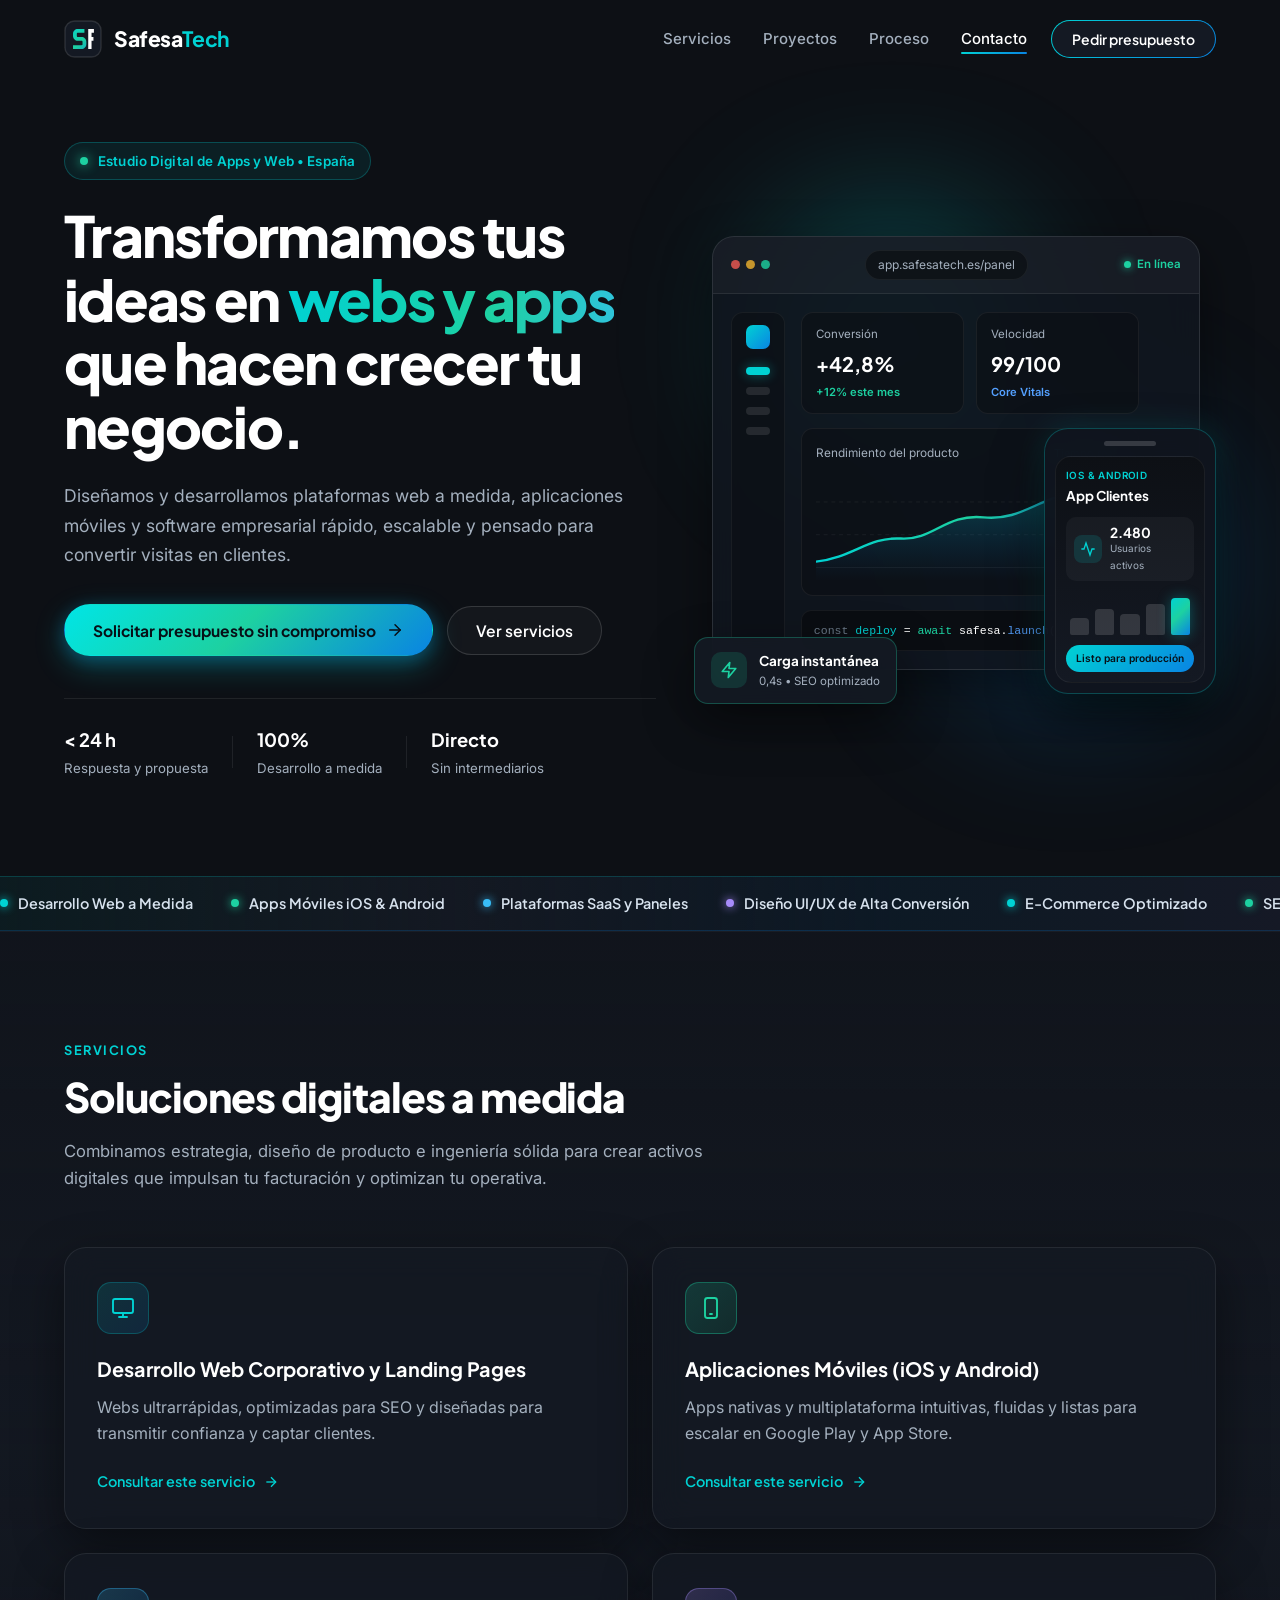
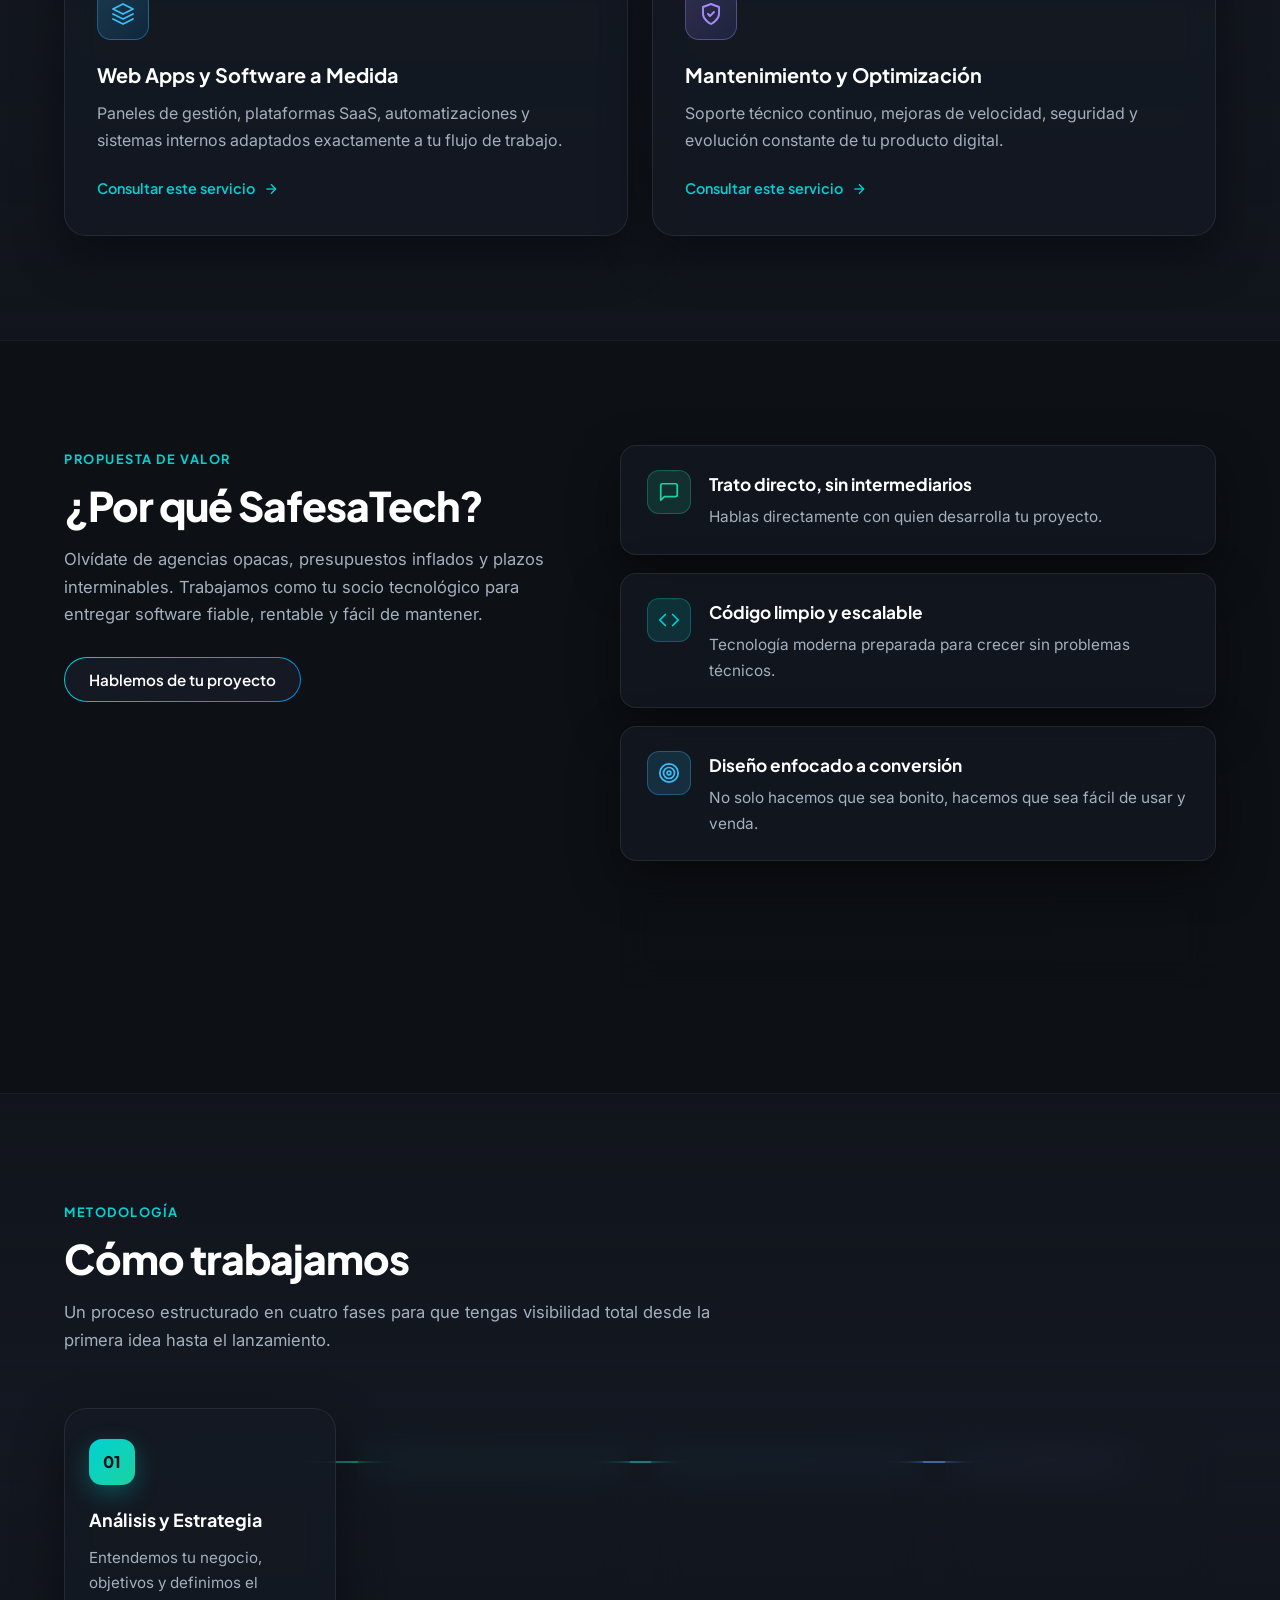
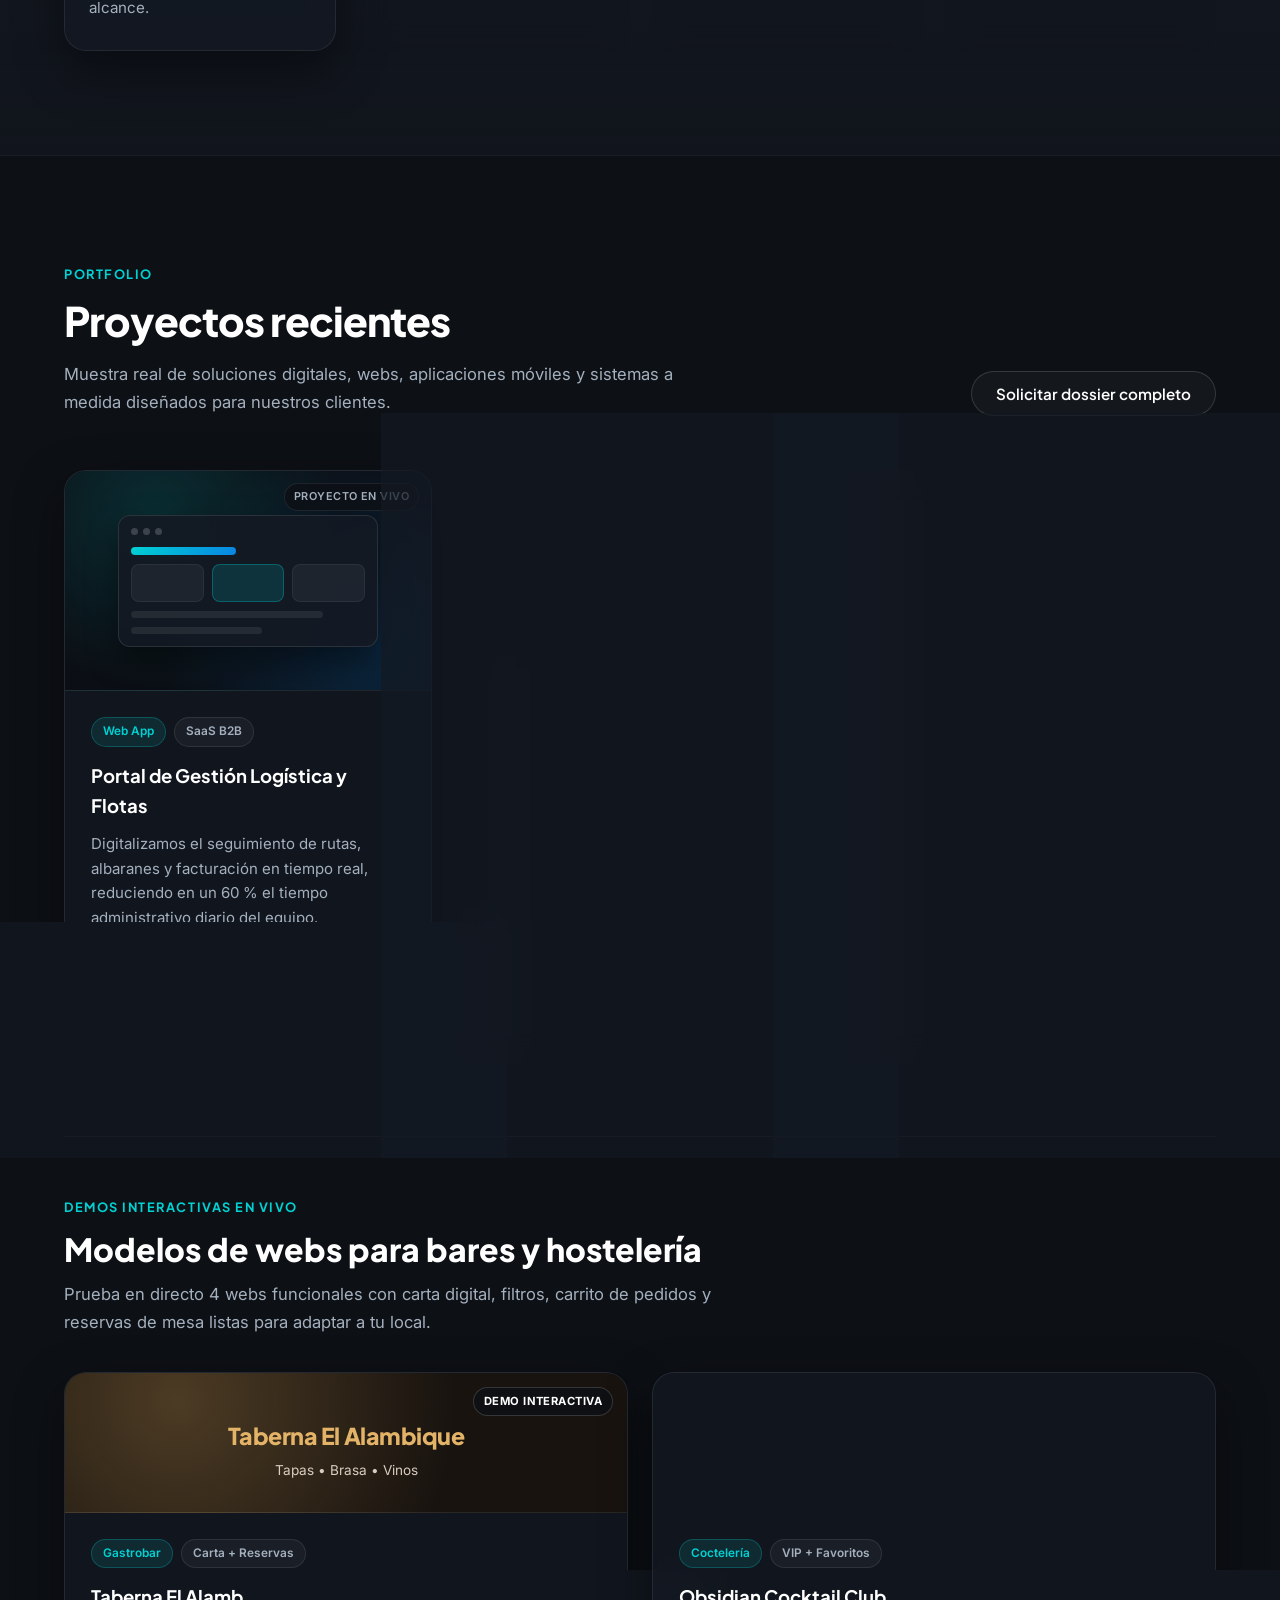
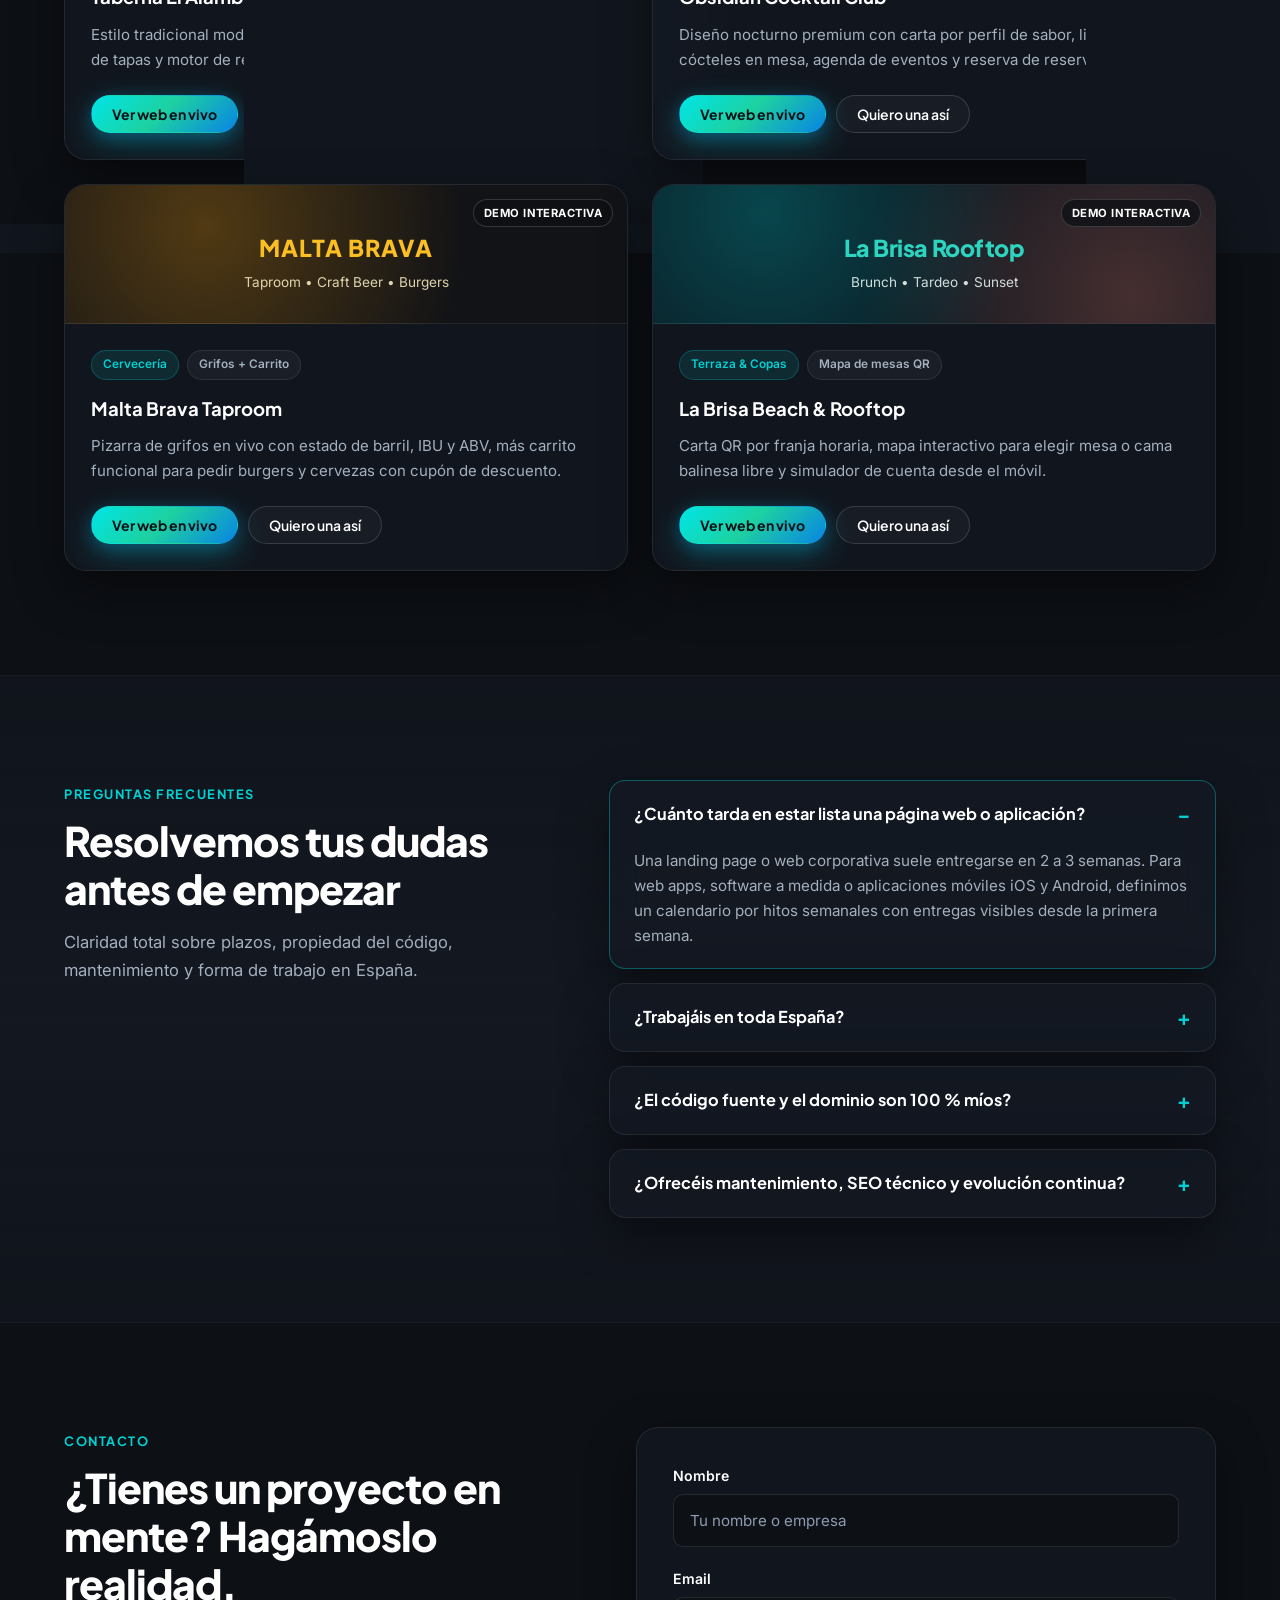
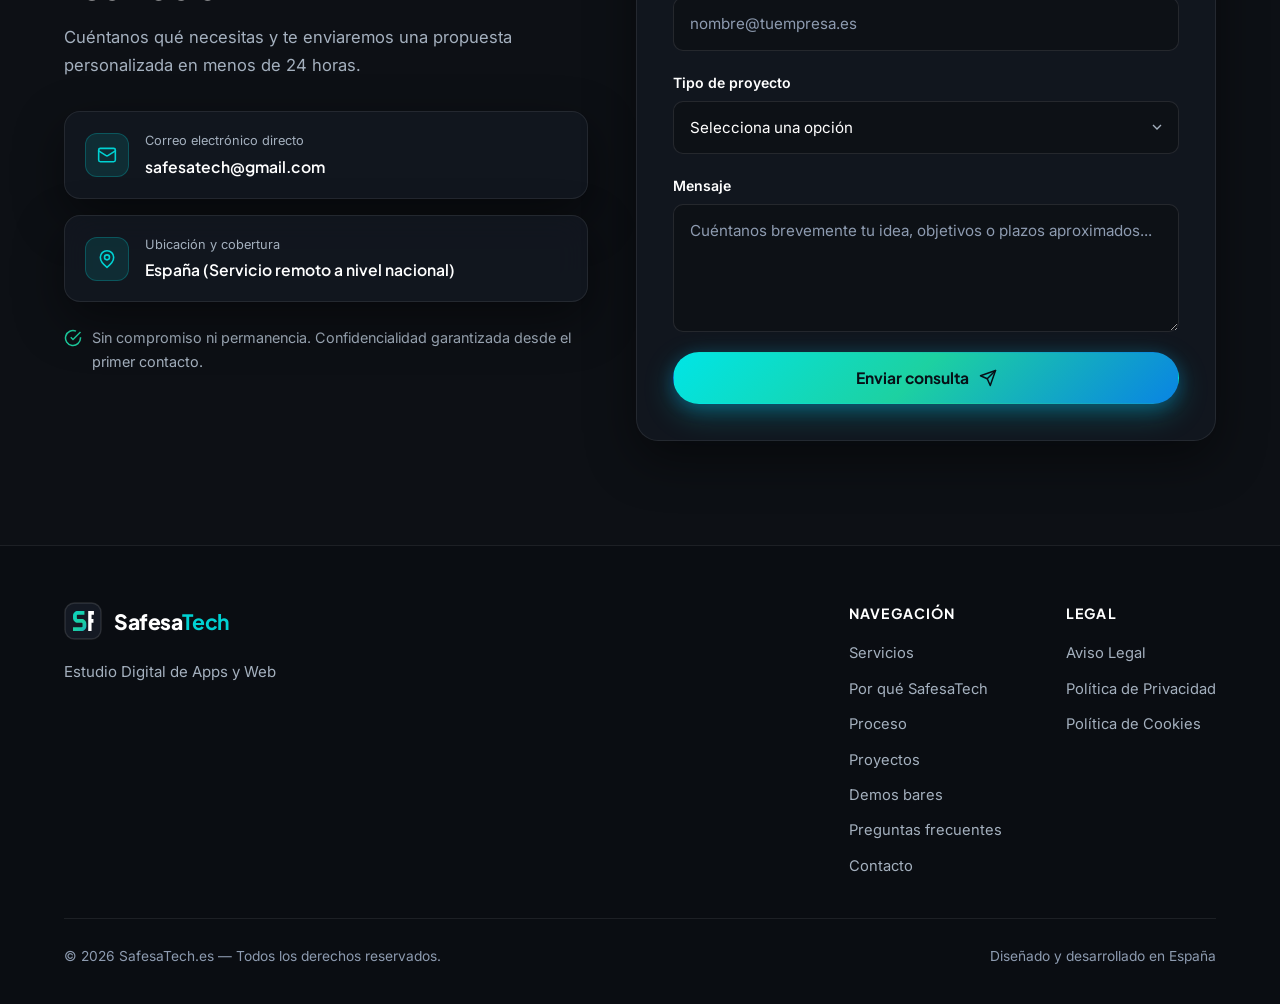
==== commit cbc49dc6: "Add vibrant color palette, aurora glows, marquee, spotlight hover and animations" ====
--- a/index.html
+++ b/index.html
@@ -72,7 +72,7 @@
     />
   </noscript>
 
-  <link rel="stylesheet" href="styles.css?v=20261127e" />
+  <link rel="stylesheet" href="styles.css?v=20261127f" />
 
   <!-- Datos estructurados Schema.org (SEO avanzado Google) -->
   <script type="application/ld+json">
@@ -158,10 +158,14 @@
   </script>
 </head>
 <body>
-  <!-- Fondos ambientales ligeros -->
+  <!-- Barra de progreso de lectura -->
+  <div class="scroll-progress" id="scroll-progress" aria-hidden="true"></div>
+
+  <!-- Fondos ambientales luminosos -->
   <div class="ambient-bg" aria-hidden="true">
     <div class="ambient-glow ambient-glow--tl"></div>
     <div class="ambient-glow ambient-glow--mr"></div>
+    <div class="ambient-glow ambient-glow--bl"></div>
     <div class="ambient-grid"></div>
   </div>
 
@@ -408,6 +412,26 @@
       </div>
     </section>
 
+    <!-- Banda animada de capacidades y stack -->
+    <div class="marquee-band" aria-hidden="true">
+      <div class="marquee-track">
+        <span><i class="dot dot--cyan"></i> Desarrollo Web a Medida</span>
+        <span><i class="dot dot--emerald"></i> Apps Móviles iOS &amp; Android</span>
+        <span><i class="dot dot--blue"></i> Plataformas SaaS y Paneles</span>
+        <span><i class="dot dot--violet"></i> Diseño UI/UX de Alta Conversión</span>
+        <span><i class="dot dot--cyan"></i> E-Commerce Optimizado</span>
+        <span><i class="dot dot--emerald"></i> SEO Técnico &amp; Core Web Vitals</span>
+        <span><i class="dot dot--blue"></i> Automatizaciones &amp; APIs</span>
+        <span><i class="dot dot--cyan"></i> Desarrollo Web a Medida</span>
+        <span><i class="dot dot--emerald"></i> Apps Móviles iOS &amp; Android</span>
+        <span><i class="dot dot--blue"></i> Plataformas SaaS y Paneles</span>
+        <span><i class="dot dot--violet"></i> Diseño UI/UX de Alta Conversión</span>
+        <span><i class="dot dot--cyan"></i> E-Commerce Optimizado</span>
+        <span><i class="dot dot--emerald"></i> SEO Técnico &amp; Core Web Vitals</span>
+        <span><i class="dot dot--blue"></i> Automatizaciones &amp; APIs</span>
+      </div>
+    </div>
+
     <!-- 3. SECCIÓN DE SERVICIOS -->
     <section class="section section--alt" id="servicios">
       <div class="container">
@@ -1092,6 +1116,6 @@
     </div>
   </div>
 
-  <script src="script.js?v=20261127d" defer></script>
+  <script src="script.js?v=20261127f" defer></script>
 </body>
 </html>
--- a/styles.css
+++ b/styles.css
@@ -108,13 +108,35 @@
 }
 
 .text-gradient {
-  background: var(--gradient-brand);
+  background: linear-gradient(90deg, #00D2D3 0%, #1DD1A1 28%, #38BDF8 55%, #818CF8 78%, #00D2D3 100%);
+  background-size: 220% auto;
   -webkit-background-clip: text;
   background-clip: text;
   color: transparent;
+  animation: gradientShift 7s linear infinite;
+}
+
+@keyframes gradientShift {
+  0% { background-position: 0% center; }
+  100% { background-position: 220% center; }
+}
+
+.scroll-progress {
+  position: fixed;
+  top: 0;
+  left: 0;
+  right: 0;
+  height: 3px;
+  z-index: 250;
+  background: linear-gradient(90deg, #00D2D3, #1DD1A1, #0984E3, #818CF8);
+  transform-origin: left center;
+  transform: scaleX(0);
+  pointer-events: none;
+  box-shadow: 0 0 12px rgba(0, 210, 211, 0.7);
 }
 
 .glass-card {
+  position: relative;
   background: var(--bg-glass);
   border: 1px solid var(--border-subtle);
   backdrop-filter: blur(16px);
@@ -122,7 +144,7 @@
   box-shadow: var(--shadow-card);
 }
 
-/* Fondos ambientales */
+/* Fondos ambientales luminosos */
 .ambient-bg {
   position: fixed;
   inset: 0;
@@ -134,24 +156,41 @@
 .ambient-glow {
   position: absolute;
   border-radius: 50%;
-  opacity: 0.24;
+  opacity: 0.36;
   will-change: transform;
+  animation: auroraDrift 16s ease-in-out infinite alternate;
 }
 
 .ambient-glow--tl {
+  width: 720px;
+  height: 720px;
+  top: -220px;
+  left: -180px;
+  background: radial-gradient(circle, rgba(0, 210, 211, 0.58) 0%, rgba(29, 209, 161, 0.22) 38%, rgba(0, 210, 211, 0) 68%);
+}
+
+.ambient-glow--mr {
+  width: 760px;
+  height: 760px;
+  top: 22%;
+  right: -240px;
+  animation-delay: -6s;
+  background: radial-gradient(circle, rgba(9, 132, 227, 0.58) 0%, rgba(129, 140, 248, 0.24) 40%, rgba(9, 132, 227, 0) 70%);
+}
+
+.ambient-glow--bl {
   width: 680px;
   height: 680px;
-  top: -220px;
-  left: -180px;
-  background: radial-gradient(circle, rgba(0, 210, 211, 0.55) 0%, rgba(0, 210, 211, 0) 68%);
-}
-
-.ambient-glow--mr {
-  width: 720px;
-  height: 720px;
-  top: 26%;
-  right: -240px;
-  background: radial-gradient(circle, rgba(9, 132, 227, 0.52) 0%, rgba(9, 132, 227, 0) 70%);
+  bottom: -220px;
+  left: 14%;
+  animation-delay: -11s;
+  background: radial-gradient(circle, rgba(29, 209, 161, 0.45) 0%, rgba(0, 210, 211, 0.16) 40%, rgba(29, 209, 161, 0) 70%);
+}
+
+@keyframes auroraDrift {
+  0% { transform: translate3d(0, 0, 0) scale(1); }
+  50% { transform: translate3d(26px, -18px, 0) scale(1.06); }
+  100% { transform: translate3d(-18px, 24px, 0) scale(0.97); }
 }
 
 .ambient-grid {
@@ -206,15 +245,34 @@
 }
 
 .btn--primary {
-  background: var(--gradient-cyan-blue);
+  position: relative;
+  overflow: hidden;
+  background: linear-gradient(135deg, #00E5E6 0%, #1DD1A1 48%, #0984E3 100%);
   color: #071017;
   font-weight: 700;
-  box-shadow: 0 10px 28px rgba(0, 210, 211, 0.24), 0 4px 14px rgba(9, 132, 227, 0.22);
+  box-shadow: 0 10px 30px rgba(0, 210, 211, 0.3), 0 4px 16px rgba(9, 132, 227, 0.28);
+}
+
+.btn--primary::before {
+  content: '';
+  position: absolute;
+  top: 0;
+  left: -120%;
+  width: 70%;
+  height: 100%;
+  background: linear-gradient(105deg, transparent 20%, rgba(255, 255, 255, 0.5) 50%, transparent 80%);
+  transform: skewX(-18deg);
+  transition: left 0.65s ease;
+  pointer-events: none;
+}
+
+.btn--primary:hover::before {
+  left: 145%;
 }
 
 .btn--primary:hover {
   transform: translateY(-2px);
-  box-shadow: 0 14px 36px rgba(0, 210, 211, 0.36), 0 6px 20px rgba(9, 132, 227, 0.3);
+  box-shadow: 0 16px 40px rgba(0, 210, 211, 0.44), 0 8px 22px rgba(9, 132, 227, 0.36);
 }
 
 .btn--primary:active {
@@ -633,6 +691,12 @@
   border-radius: 50%;
   background: var(--turquoise);
   box-shadow: 0 0 8px var(--turquoise);
+  animation: pulseRing 2s ease-in-out infinite;
+}
+
+@keyframes pulseRing {
+  0%, 100% { box-shadow: 0 0 0 0 rgba(29, 209, 161, 0.7); }
+  60% { box-shadow: 0 0 0 7px rgba(29, 209, 161, 0); }
 }
 
 .mockup-browser__body {
@@ -745,6 +809,16 @@
 .chart-svg {
   width: 100%;
   height: auto;
+}
+
+.chart-svg path:nth-of-type(2) {
+  stroke-dasharray: 420;
+  stroke-dashoffset: 420;
+  animation: chartDraw 2.2s cubic-bezier(0.22, 1, 0.36, 1) forwards;
+}
+
+@keyframes chartDraw {
+  to { stroke-dashoffset: 0; }
 }
 
 .mockup-code {
@@ -860,7 +934,19 @@
 .phone-bars span {
   flex: 1;
   border-radius: 4px 4px 2px 2px;
-  background: rgba(255, 255, 255, 0.12);
+  background: rgba(255, 255, 255, 0.14);
+  transform-origin: bottom;
+  animation: barDance 3.2s ease-in-out infinite alternate;
+}
+
+.phone-bars span:nth-child(2) { animation-delay: 0.3s; }
+.phone-bars span:nth-child(3) { animation-delay: 0.6s; }
+.phone-bars span:nth-child(4) { animation-delay: 0.9s; }
+.phone-bars span:nth-child(5) { animation-delay: 1.2s; }
+
+@keyframes barDance {
+  0% { transform: scaleY(0.84); }
+  100% { transform: scaleY(1.06); }
 }
 
 .phone-bars span.is-peak {
@@ -923,6 +1009,55 @@
 @keyframes floatCard {
   0%, 100% { transform: translateY(0); }
   50% { transform: translateY(6px); }
+}
+
+/* Banda animada de capacidades */
+.marquee-band {
+  overflow: hidden;
+  border-top: 1px solid rgba(0, 210, 211, 0.2);
+  border-bottom: 1px solid rgba(9, 132, 227, 0.2);
+  background: linear-gradient(90deg, rgba(0, 210, 211, 0.06) 0%, rgba(20, 25, 35, 0.92) 35%, rgba(9, 132, 227, 0.08) 70%, rgba(129, 140, 248, 0.07) 100%);
+  padding: 15px 0;
+}
+
+.marquee-track {
+  display: flex;
+  align-items: center;
+  gap: 38px;
+  width: max-content;
+  animation: marqueeScroll 28s linear infinite;
+}
+
+.marquee-band:hover .marquee-track {
+  animation-play-state: paused;
+}
+
+.marquee-track span {
+  display: inline-flex;
+  align-items: center;
+  gap: 10px;
+  font-family: var(--font-display);
+  font-size: 0.9rem;
+  font-weight: 600;
+  color: #D7E2EE;
+  white-space: nowrap;
+}
+
+.dot {
+  width: 8px;
+  height: 8px;
+  border-radius: 50%;
+  display: inline-block;
+}
+
+.dot--cyan { background: #00D2D3; box-shadow: 0 0 10px #00D2D3; }
+.dot--emerald { background: #1DD1A1; box-shadow: 0 0 10px #1DD1A1; }
+.dot--blue { background: #38BDF8; box-shadow: 0 0 10px #38BDF8; }
+.dot--violet { background: #A78BFA; box-shadow: 0 0 10px #A78BFA; }
+
+@keyframes marqueeScroll {
+  0% { transform: translateX(0); }
+  100% { transform: translateX(-50%); }
 }
 
 /* ==========================================================================
@@ -982,6 +1117,7 @@
 
 .service-card {
   position: relative;
+  overflow: hidden;
   display: flex;
   flex-direction: column;
   padding: 34px 32px;
@@ -989,11 +1125,54 @@
   transition: transform var(--transition), border-color var(--transition), box-shadow var(--transition);
 }
 
+.service-card::after,
+.why-card::after,
+.process-step::after,
+.project-card::after,
+.demo-card::after {
+  content: '';
+  position: absolute;
+  inset: 0;
+  background: radial-gradient(360px circle at var(--mx, 50%) var(--my, 50%), rgba(0, 210, 211, 0.12), transparent 65%);
+  opacity: 0;
+  transition: opacity 0.3s ease;
+  pointer-events: none;
+}
+
+.service-card:hover::after,
+.why-card:hover::after,
+.process-step:hover::after,
+.project-card:hover::after,
+.demo-card:hover::after {
+  opacity: 1;
+}
+
 .service-card:hover {
-  transform: translateY(-5px);
+  transform: translateY(-6px);
   border-color: var(--border-hover);
   box-shadow: var(--shadow-card), var(--shadow-glow);
 }
+
+.service-card:nth-child(2) .service-card__icon {
+  color: #1DD1A1;
+  background: linear-gradient(135deg, rgba(29, 209, 161, 0.18), rgba(16, 185, 129, 0.12));
+  border-color: rgba(29, 209, 161, 0.35);
+}
+.service-card:nth-child(2):hover { border-color: rgba(29, 209, 161, 0.5); }
+
+.service-card:nth-child(3) .service-card__icon {
+  color: #38BDF8;
+  background: linear-gradient(135deg, rgba(56, 189, 248, 0.2), rgba(9, 132, 227, 0.14));
+  border-color: rgba(56, 189, 248, 0.36);
+}
+.service-card:nth-child(3):hover { border-color: rgba(56, 189, 248, 0.55); }
+
+.service-card:nth-child(4) .service-card__icon {
+  color: #A78BFA;
+  background: linear-gradient(135deg, rgba(167, 139, 250, 0.2), rgba(99, 102, 241, 0.14));
+  border-color: rgba(167, 139, 250, 0.36);
+}
+.service-card:nth-child(4):hover { border-color: rgba(167, 139, 250, 0.55); }
 
 .service-card__icon {
   width: 52px;
@@ -1067,6 +1246,8 @@
 }
 
 .why-card {
+  position: relative;
+  overflow: hidden;
   display: flex;
   align-items: flex-start;
   gap: 18px;
@@ -1076,7 +1257,7 @@
 }
 
 .why-card:hover {
-  transform: translateX(4px);
+  transform: translateX(6px);
   border-color: var(--border-hover);
 }
 
@@ -1088,8 +1269,26 @@
   place-items: center;
   flex-shrink: 0;
   color: var(--turquoise);
-  background: rgba(29, 209, 161, 0.11);
-  border: 1px solid rgba(29, 209, 161, 0.24);
+  background: rgba(29, 209, 161, 0.14);
+  border: 1px solid rgba(29, 209, 161, 0.3);
+}
+
+.why-card:nth-child(2) .why-card__icon {
+  color: #00D2D3;
+  background: rgba(0, 210, 211, 0.14);
+  border-color: rgba(0, 210, 211, 0.3);
+}
+
+.why-card:nth-child(3) .why-card__icon {
+  color: #38BDF8;
+  background: rgba(56, 189, 248, 0.15);
+  border-color: rgba(56, 189, 248, 0.32);
+}
+
+.why-card:nth-child(4) .why-card__icon {
+  color: #A78BFA;
+  background: rgba(167, 139, 250, 0.15);
+  border-color: rgba(167, 139, 250, 0.32);
 }
 
 .why-card__title {
@@ -1115,16 +1314,37 @@
   gap: 22px;
 }
 
+.process-grid::before {
+  content: '';
+  position: absolute;
+  top: 53px;
+  left: 8%;
+  right: 8%;
+  height: 2px;
+  background: linear-gradient(90deg, rgba(0, 210, 211, 0.55), rgba(29, 209, 161, 0.55), rgba(56, 189, 248, 0.55), rgba(167, 139, 250, 0.55));
+  pointer-events: none;
+  z-index: 0;
+}
+
+@media (max-width: 1024px) {
+  .process-grid::before {
+    display: none;
+  }
+}
+
 .process-step {
   position: relative;
+  overflow: hidden;
+  z-index: 1;
   padding: 30px 24px;
   border-radius: var(--radius-lg);
-  transition: transform var(--transition), border-color var(--transition);
+  transition: transform var(--transition), border-color var(--transition), box-shadow var(--transition);
 }
 
 .process-step:hover {
-  transform: translateY(-4px);
+  transform: translateY(-6px);
   border-color: var(--border-hover);
+  box-shadow: var(--shadow-card), var(--shadow-glow);
 }
 
 .process-step__num {
@@ -1138,9 +1358,26 @@
   font-size: 1rem;
   font-weight: 800;
   color: #071017;
-  background: var(--gradient-brand);
+  background: linear-gradient(135deg, #00D2D3, #1DD1A1);
   margin-bottom: 20px;
-  box-shadow: 0 8px 22px rgba(0, 210, 211, 0.22);
+  box-shadow: 0 8px 24px rgba(0, 210, 211, 0.3);
+}
+
+.process-step:nth-child(2) .process-step__num {
+  background: linear-gradient(135deg, #1DD1A1, #38BDF8);
+  box-shadow: 0 8px 24px rgba(29, 209, 161, 0.3);
+}
+
+.process-step:nth-child(3) .process-step__num {
+  background: linear-gradient(135deg, #38BDF8, #0984E3);
+  color: #FFFFFF;
+  box-shadow: 0 8px 24px rgba(9, 132, 227, 0.35);
+}
+
+.process-step:nth-child(4) .process-step__num {
+  background: linear-gradient(135deg, #818CF8, #00D2D3);
+  color: #FFFFFF;
+  box-shadow: 0 8px 24px rgba(129, 140, 248, 0.35);
 }
 
 .process-step__title {
